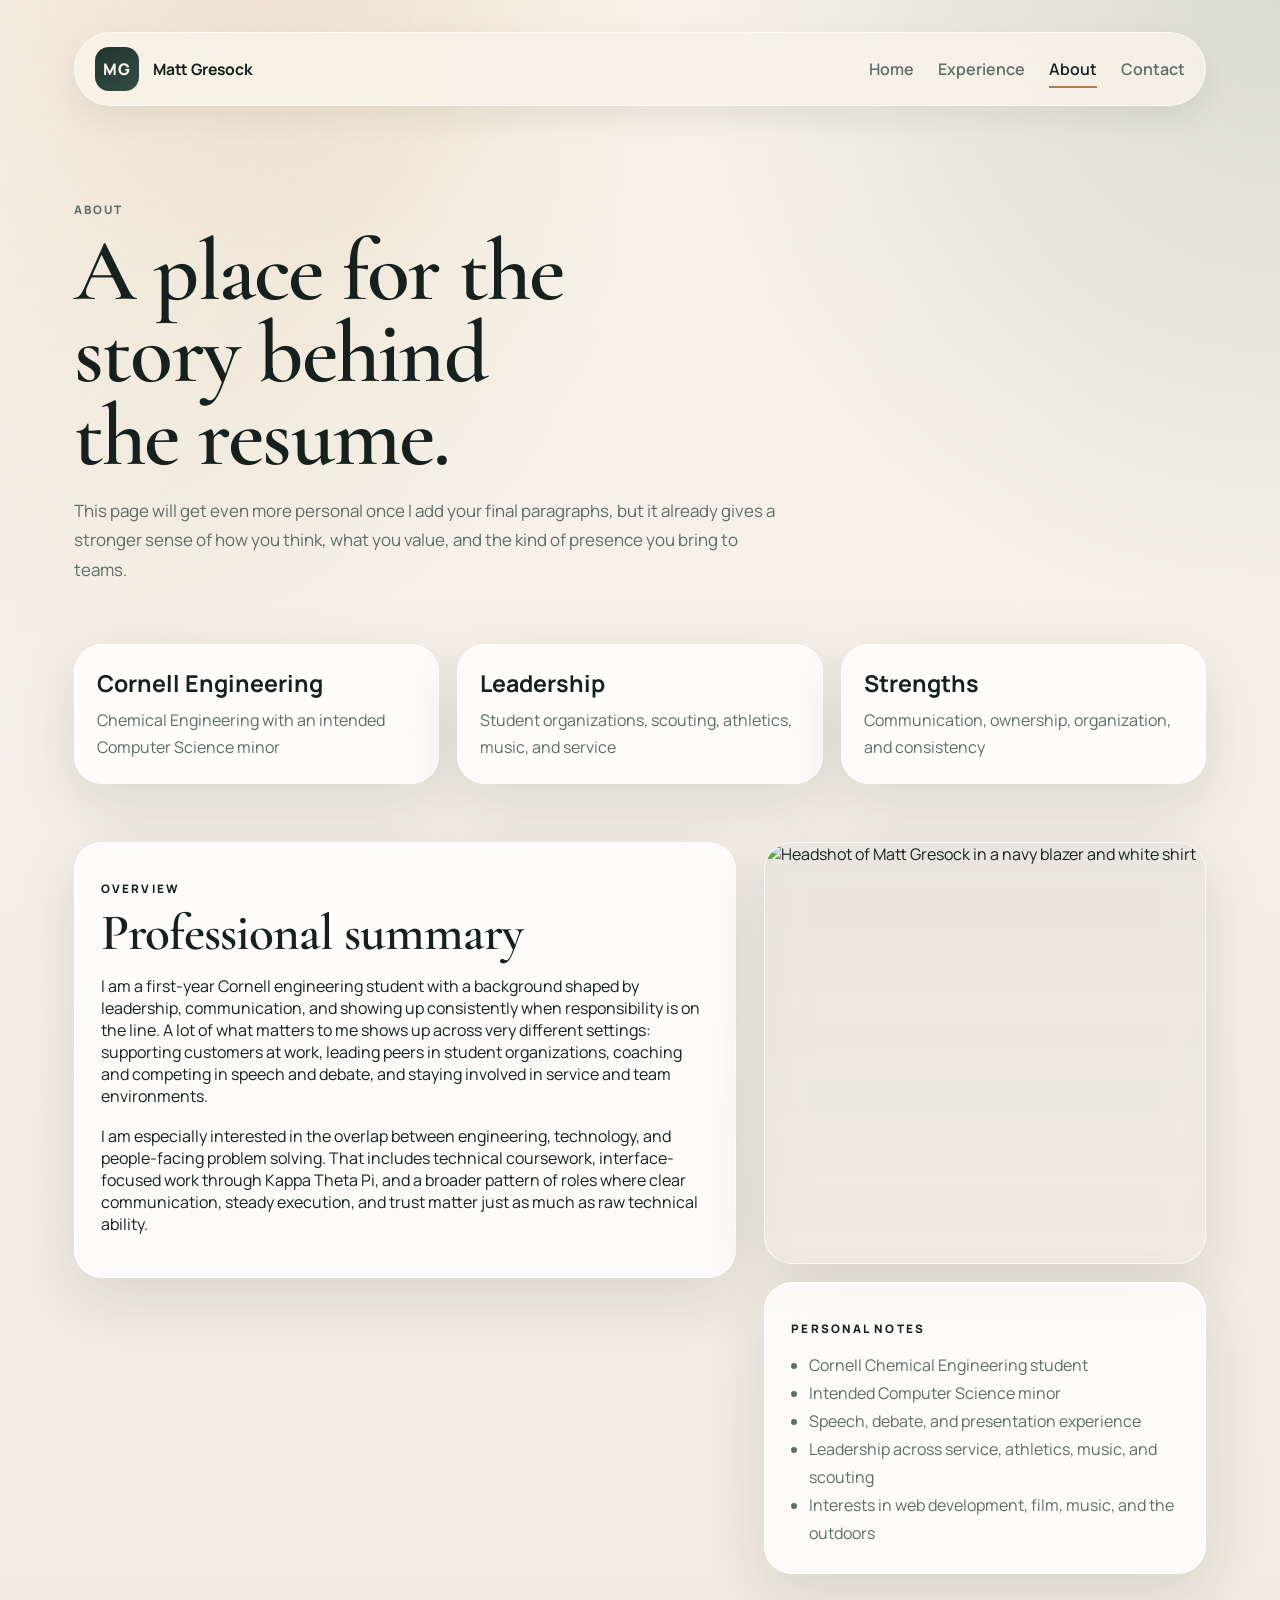
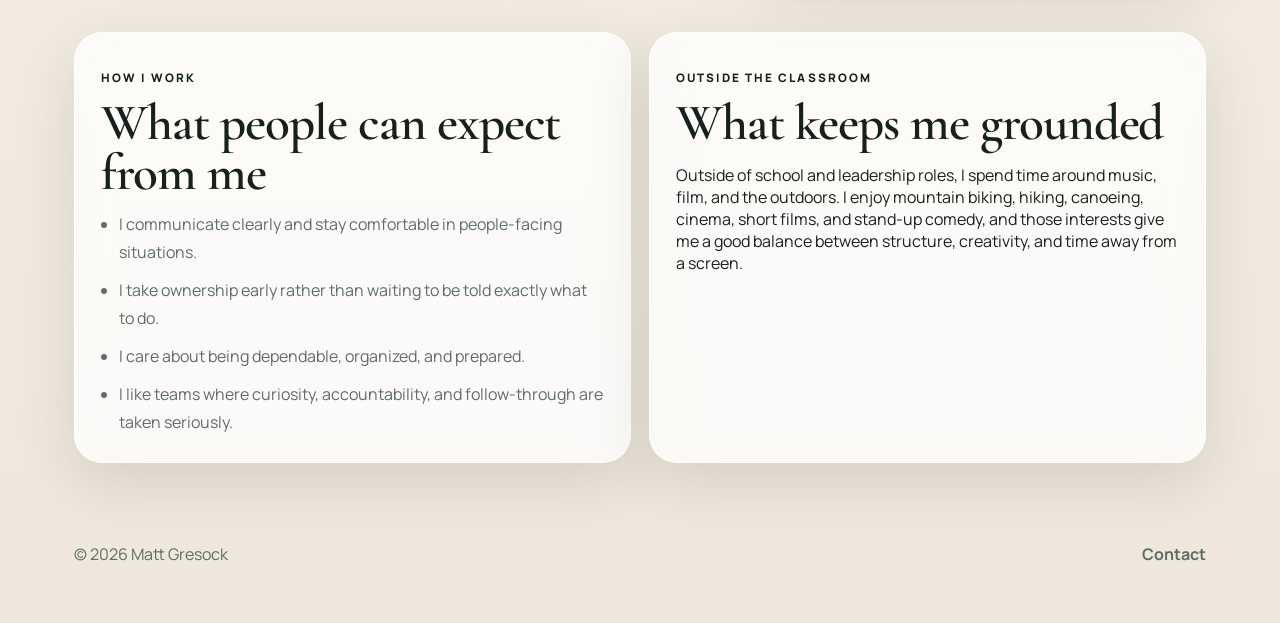
==== about.html @ d2e7c431 "Add files via upload" ====
<!DOCTYPE html>
<html lang="en">
  <head>
    <meta charset="UTF-8" />
    <meta name="viewport" content="width=device-width, initial-scale=1.0" />
    <title>About | Matt Gresock</title>
    <meta name="theme-color" content="#f5f0eb" />
    <link rel="preconnect" href="https://fonts.googleapis.com" />
    <link rel="preconnect" href="https://fonts.gstatic.com" crossorigin />
    <link
      rel="preload"
      as="style"
      href="https://fonts.googleapis.com/css2?family=Cormorant+Garamond:wght@500;600;700&family=Manrope:wght@400;500;600;700;800&display=swap"
      onload="this.onload=null;this.rel='stylesheet'"
    />
    <noscript>
      <link
        href="https://fonts.googleapis.com/css2?family=Cormorant+Garamond:wght@500;600;700&family=Manrope:wght@400;500;600;700;800&display=swap"
        rel="stylesheet"
      />
    </noscript>
    <link rel="stylesheet" href="styles.css" />
  </head>
  <body data-page="about">
    <div class="site-shell">
      <header class="site-header">
        <a class="brand" href="index.html">
          <span class="brand-mark">MG</span>
          <span class="brand-text">Matt Gresock</span>
        </a>
        <button class="nav-toggle" type="button" aria-expanded="false" aria-label="Open navigation">
          <span></span>
          <span></span>
        </button>
        <nav class="site-nav">
          <a href="index.html">Home</a>
          <a href="experience.html">Experience</a>
          <a href="about.html">About</a>
          <a href="contact.html">Contact</a>
        </nav>
      </header>

      <main>
        <section class="page-hero reveal">
          <p class="eyebrow">About</p>
          <h1>A place for the story behind the resume.</h1>
          <p class="lead narrow">
            This page will get even more personal once I add your final paragraphs, but it already
            gives a stronger sense of how you think, what you value, and the kind of presence you
            bring to teams.
          </p>
        </section>

        <section class="section quick-facts reveal">
          <article>
            <strong>Cornell Engineering</strong>
            <span>Chemical Engineering with an intended Computer Science minor</span>
          </article>
          <article>
            <strong>Leadership</strong>
            <span>Student organizations, scouting, athletics, music, and service</span>
          </article>
          <article>
            <strong>Strengths</strong>
            <span>Communication, ownership, organization, and consistency</span>
          </article>
        </section>

        <section class="section about-layout">
          <article class="story-card reveal">
            <p class="panel-label">Overview</p>
            <h2>Professional summary</h2>
            <p>
              I am a first-year Cornell engineering student with a background shaped by leadership,
              communication, and showing up consistently when responsibility is on the line. A lot
              of what matters to me shows up across very different settings: supporting customers at
              work, leading peers in student organizations, coaching and competing in speech and
              debate, and staying involved in service and team environments.
            </p>
            <p>
              I am especially interested in the overlap between engineering, technology, and
              people-facing problem solving. That includes technical coursework, interface-focused
              work through Kappa Theta Pi, and a broader pattern of roles where clear communication,
              steady execution, and trust matter just as much as raw technical ability.
            </p>
          </article>

          <aside class="profile-stack reveal">
            <figure class="headshot-card reveal">
              <img
                class="portrait-image portrait-image-tall"
                src="assets/matt-headshot.jpg"
                alt="Headshot of Matt Gresock in a navy blazer and white shirt"
              />
            </figure>
            <div class="sidebar-card reveal">
              <p class="panel-label">Personal Notes</p>
              <ul class="detail-list">
                <li>Cornell Chemical Engineering student</li>
                <li>Intended Computer Science minor</li>
                <li>Speech, debate, and presentation experience</li>
                <li>Leadership across service, athletics, music, and scouting</li>
                <li>Interests in web development, film, music, and the outdoors</li>
              </ul>
            </div>
          </aside>
        </section>

        <section class="section dual-panel">
          <article class="story-card reveal">
            <p class="panel-label">How I Work</p>
            <h2>What people can expect from me</h2>
            <ul class="detail-list spacious-list">
              <li>I communicate clearly and stay comfortable in people-facing situations.</li>
              <li>I take ownership early rather than waiting to be told exactly what to do.</li>
              <li>I care about being dependable, organized, and prepared.</li>
              <li>I like teams where curiosity, accountability, and follow-through are taken seriously.</li>
            </ul>
          </article>
          <article class="story-card reveal">
            <p class="panel-label">Outside The Classroom</p>
            <h2>What keeps me grounded</h2>
            <p>
              Outside of school and leadership roles, I spend time around music, film, and the
              outdoors. I enjoy mountain biking, hiking, canoeing, cinema, short films, and
              stand-up comedy, and those interests give me a good balance between structure,
              creativity, and time away from a screen.
            </p>
          </article>
        </section>
      </main>

      <footer class="site-footer">
        <p>© <span id="year"></span> Matt Gresock</p>
        <a href="contact.html">Contact</a>
      </footer>
    </div>

    <script src="script.js"></script>
  </body>
</html>
---- styles.css ----
:root {
  color-scheme: light;
  --bg: #f3efe7;
  --bg-strong: #e6ddcf;
  --surface: rgba(255, 255, 255, 0.78);
  --surface-strong: #fffdf9;
  --text: #16211d;
  --muted: #5f6d67;
  --line: rgba(22, 33, 29, 0.12);
  --accent: #bd7b39;
  --accent-deep: #7d4d1a;
  --shadow: 0 20px 60px rgba(31, 38, 35, 0.12);
  --radius-lg: 28px;
  --radius-md: 18px;
  --max-width: 1180px;
}

* {
  box-sizing: border-box;
}

html {
  scroll-behavior: smooth;
}

body {
  margin: 0;
  font-family: "Manrope", sans-serif;
  color: var(--text);
  background:
    radial-gradient(circle at top left, rgba(189, 123, 57, 0.18), transparent 28%),
    radial-gradient(circle at top right, rgba(82, 111, 95, 0.18), transparent 24%),
    linear-gradient(180deg, #f8f3ea 0%, var(--bg) 44%, #efe7db 100%);
  min-height: 100vh;
}

a {
  color: inherit;
}

body::before {
  content: "";
  position: fixed;
  inset: 0;
  pointer-events: none;
  background:
    linear-gradient(120deg, rgba(255, 255, 255, 0.4), transparent 28%),
    radial-gradient(circle at 20% 0%, rgba(189, 123, 57, 0.08), transparent 22%);
  z-index: -1;
}

.site-shell {
  max-width: var(--max-width);
  margin: 0 auto;
  padding: 24px;
}

.site-header {
  display: flex;
  align-items: center;
  justify-content: space-between;
  gap: 24px;
  position: sticky;
  top: 0;
  z-index: 10;
  padding: 14px 20px;
  margin-top: 8px;
  border: 1px solid rgba(255, 255, 255, 0.5);
  border-radius: 999px;
  background: rgba(248, 243, 234, 0.82);
  backdrop-filter: blur(18px);
  box-shadow: 0 12px 30px rgba(22, 33, 29, 0.08);
  transition: transform 0.24s ease, box-shadow 0.24s ease, background 0.24s ease;
}

.brand {
  display: inline-flex;
  align-items: center;
  gap: 14px;
  text-decoration: none;
}

.brand-mark {
  display: inline-grid;
  place-items: center;
  width: 44px;
  height: 44px;
  border-radius: 14px;
  background: linear-gradient(145deg, #21352f, #324d44);
  color: #fff8f0;
  font-weight: 800;
  letter-spacing: 0.08em;
}

.brand-text {
  font-size: 0.98rem;
  font-weight: 700;
}

.site-nav {
  display: flex;
  gap: 24px;
}

.site-nav a {
  position: relative;
  text-decoration: none;
  color: var(--muted);
  font-weight: 600;
}

.site-nav a.active,
.site-nav a:hover {
  color: var(--text);
}

.site-nav a.active::after,
.site-nav a:hover::after {
  content: "";
  position: absolute;
  left: 0;
  right: 0;
  bottom: -8px;
  height: 2px;
  background: var(--accent);
}

.site-header:hover {
  transform: translateY(-1px);
  box-shadow: 0 18px 34px rgba(22, 33, 29, 0.1);
}

.nav-toggle {
  display: none;
  border: 0;
  background: transparent;
  padding: 0;
  cursor: pointer;
}

.nav-toggle span {
  display: block;
  width: 24px;
  height: 2px;
  margin: 5px 0;
  background: var(--text);
  transition: transform 0.2s ease, opacity 0.2s ease;
}

.hero,
.split-section,
.about-layout,
.contact-layout {
  display: grid;
  gap: 28px;
}

.hero {
  grid-template-columns: minmax(0, 1.35fr) minmax(280px, 0.9fr);
  align-items: center;
  padding: 84px 0 52px;
}

.page-hero {
  padding: 84px 0 18px;
}

.hero h1,
.page-hero h1,
.section-heading h2,
.split-section h2,
.story-card h2,
.contact-card h2,
.resume-card h2 {
  font-family: "Cormorant Garamond", serif;
  font-weight: 600;
  letter-spacing: -0.02em;
}

.hero h1,
.page-hero h1 {
  font-size: clamp(3rem, 7vw, 5.5rem);
  line-height: 0.94;
  margin: 12px 0 18px;
  max-width: 12ch;
}

.eyebrow,
.panel-label,
.resume-meta span {
  text-transform: uppercase;
  letter-spacing: 0.18em;
  font-size: 0.73rem;
  font-weight: 800;
}

.eyebrow,
.resume-meta span:last-child {
  color: var(--muted);
}

.lead,
.body-copy,
.resume-card p,
.bullet-list,
.small-note,
.feature-card p,
.timeline-preview p,
.detail-list {
  color: var(--muted);
  line-height: 1.75;
}

.lead {
  font-size: 1.06rem;
  max-width: 60ch;
}

.lead.narrow {
  max-width: 44rem;
}

.hero-actions {
  display: flex;
  gap: 14px;
  flex-wrap: wrap;
  margin: 28px 0 34px;
}

.button {
  display: inline-flex;
  align-items: center;
  justify-content: center;
  padding: 14px 20px;
  border-radius: 999px;
  text-decoration: none;
  font-weight: 700;
  transition: transform 0.2s ease, background 0.2s ease, border-color 0.2s ease;
}

.button:hover {
  transform: translateY(-2px);
}

.button-primary {
  background: var(--text);
  color: #fff;
  box-shadow: var(--shadow);
}

.button-secondary {
  border: 1px solid var(--line);
  background: rgba(255, 255, 255, 0.5);
}

.button-tertiary {
  border: 1px solid transparent;
  color: var(--accent-deep);
  background: rgba(189, 123, 57, 0.12);
}

.stat-grid,
.feature-grid,
.timeline-preview,
.icon-card-grid {
  display: grid;
  gap: 18px;
}

.stat-grid {
  grid-template-columns: repeat(3, minmax(0, 1fr));
}

.stat-grid article,
.feature-card,
.timeline-preview article,
.icon-card,
.focus-card,
.portrait-frame,
.headshot-card,
.credential-panel,
.resume-card,
.story-card,
.sidebar-card,
.contact-card {
  border: 1px solid rgba(255, 255, 255, 0.7);
  background: var(--surface);
  backdrop-filter: blur(18px);
  border-radius: var(--radius-lg);
  box-shadow: var(--shadow);
}

.stat-grid article {
  padding: 20px 22px;
}

.stat-label {
  margin: 0 0 10px;
  color: var(--muted);
  font-size: 0.74rem;
  font-weight: 800;
  letter-spacing: 0.14em;
  text-transform: uppercase;
}

.stat-grid strong {
  display: block;
  font-size: 1.45rem;
  line-height: 1.1;
  margin-bottom: 10px;
}

.stat-grid span {
  display: block;
  color: var(--muted);
  line-height: 1.65;
}

.hero-panel {
  display: grid;
  gap: 18px;
}

.portrait-frame,
.headshot-card {
  margin: 0;
  overflow: hidden;
  background: linear-gradient(180deg, rgba(22, 33, 29, 0.04), rgba(22, 33, 29, 0.01));
}

.portrait-frame {
  min-height: 360px;
}

.headshot-card {
  min-height: 420px;
}

.portrait-image {
  display: block;
  width: 100%;
  height: 100%;
  min-height: 360px;
  object-fit: cover;
  object-position: center 18%;
}

.portrait-image-tall {
  min-height: 420px;
}

.focus-card,
.credential-panel,
.story-card,
.sidebar-card,
.contact-card {
  padding: 26px;
}

.focus-card ul,
.detail-list {
  padding-left: 18px;
  margin: 14px 0 0;
  color: var(--muted);
}

.section {
  padding: 24px 0 34px;
}

.section-heading {
  margin-bottom: 20px;
}

.section-heading h2,
.split-section h2,
.story-card h2,
.contact-card h2,
.resume-card h2 {
  margin: 6px 0 12px;
  font-size: clamp(2rem, 4vw, 3.2rem);
  line-height: 0.98;
}

.feature-grid {
  grid-template-columns: repeat(3, minmax(0, 1fr));
}

.feature-card {
  padding: 24px;
}

.feature-card,
.icon-card,
.resume-card,
.contact-card,
.stat-grid article {
  transition: transform 0.24s ease, border-color 0.24s ease, box-shadow 0.24s ease;
}

.feature-card:hover,
.icon-card:hover,
.resume-card:hover,
.contact-card:hover,
.stat-grid article:hover {
  transform: translateY(-4px);
  border-color: rgba(189, 123, 57, 0.28);
  box-shadow: 0 26px 60px rgba(31, 38, 35, 0.16);
}

.icon-section {
  margin-top: 10px;
}

.icon-card-grid {
  grid-template-columns: repeat(2, minmax(0, 1fr));
}

.icon-card {
  padding: 24px;
  display: grid;
  gap: 14px;
}

.icon-card h3 {
  font-family: "Cormorant Garamond", serif;
  font-size: 2rem;
  line-height: 1;
  margin: 0;
}

.icon-card p {
  color: var(--muted);
  line-height: 1.7;
  margin: 0;
}

.icon-badge {
  width: 54px;
  height: 54px;
  border-radius: 16px;
  display: inline-grid;
  place-items: center;
  background: linear-gradient(145deg, rgba(189, 123, 57, 0.18), rgba(125, 77, 26, 0.12));
  color: var(--accent-deep);
}

.icon-badge svg {
  width: 24px;
  height: 24px;
  fill: currentColor;
}

.highlight-band {
  margin: 18px 0;
  padding: 34px;
  border-radius: 36px;
  background: linear-gradient(135deg, rgba(29, 46, 40, 0.95), rgba(44, 71, 61, 0.92));
  color: #f6efe4;
  box-shadow: 0 28px 80px rgba(22, 33, 29, 0.22);
}

.highlight-band .eyebrow,
.highlight-band .timeline-preview p,
.highlight-band .timeline-preview span,
.highlight-band .text-link {
  color: rgba(246, 239, 228, 0.78);
}

.highlight-band .section-heading h2,
.highlight-band .timeline-preview h3 {
  color: #fff8ef;
}

.timeline-preview {
  grid-template-columns: repeat(3, minmax(0, 1fr));
  margin-bottom: 12px;
}

.timeline-preview article {
  padding: 22px;
  background: rgba(255, 255, 255, 0.06);
  border-radius: var(--radius-md);
  border: 1px solid rgba(255, 255, 255, 0.08);
  box-shadow: none;
}

.text-link {
  text-decoration: none;
  font-weight: 700;
}

.split-section {
  grid-template-columns: minmax(0, 1fr) minmax(300px, 0.85fr);
  align-items: start;
}

.tag-group {
  display: flex;
  flex-wrap: wrap;
  gap: 10px;
  margin: 18px 0 14px;
}

.tag-group span {
  padding: 9px 14px;
  border-radius: 999px;
  background: rgba(189, 123, 57, 0.12);
  color: var(--accent-deep);
  font-weight: 700;
}

.resume-stack {
  display: grid;
  gap: 20px;
}

.resume-card {
  padding: 24px;
}

.resume-meta {
  display: flex;
  justify-content: space-between;
  gap: 12px;
}

.role-line {
  margin-top: -4px;
  font-weight: 700;
  color: var(--accent-deep);
}

.bullet-list {
  margin: 18px 0 0;
  padding-left: 18px;
}

.about-layout {
  grid-template-columns: minmax(0, 1.2fr) minmax(280px, 0.8fr);
  align-items: start;
}

.quick-facts {
  display: grid;
  grid-template-columns: repeat(3, minmax(0, 1fr));
  gap: 18px;
}

.quick-facts article {
  padding: 22px;
  border: 1px solid rgba(255, 255, 255, 0.7);
  background: var(--surface);
  backdrop-filter: blur(18px);
  border-radius: var(--radius-lg);
  box-shadow: var(--shadow);
  transition: transform 0.24s ease, border-color 0.24s ease, box-shadow 0.24s ease;
}

.quick-facts article:hover {
  transform: translateY(-4px);
  border-color: rgba(189, 123, 57, 0.28);
  box-shadow: 0 26px 60px rgba(31, 38, 35, 0.16);
}

.quick-facts strong {
  display: block;
  font-size: 1.45rem;
  margin-bottom: 8px;
}

.quick-facts span {
  color: var(--muted);
  line-height: 1.7;
}

.profile-stack {
  display: grid;
  gap: 18px;
}

.dual-panel {
  display: grid;
  grid-template-columns: repeat(2, minmax(0, 1fr));
  gap: 18px;
}

.story-card p + p {
  margin-top: 18px;
}

.spacious-list {
  margin: 0;
}

.spacious-list li + li {
  margin-top: 10px;
}

.contact-layout {
  grid-template-columns: repeat(3, minmax(0, 1fr));
}

.contact-link {
  display: block;
  text-decoration: none;
  font-size: 1.05rem;
  font-weight: 700;
  margin: 10px 0;
}

.callout-card {
  background: linear-gradient(180deg, rgba(189, 123, 57, 0.16), rgba(255, 255, 255, 0.88));
}

.bottom-cta {
  display: flex;
  justify-content: space-between;
  align-items: center;
  gap: 24px;
  margin-top: 10px;
  padding: 30px;
  border: 1px solid rgba(255, 255, 255, 0.7);
  border-radius: 32px;
  background:
    linear-gradient(135deg, rgba(255, 255, 255, 0.84), rgba(246, 237, 225, 0.9)),
    rgba(255, 255, 255, 0.85);
  box-shadow: var(--shadow);
}

.bottom-cta h2 {
  margin: 6px 0 12px;
  font-family: "Cormorant Garamond", serif;
  font-size: clamp(2rem, 4vw, 3rem);
  line-height: 0.98;
}

.bottom-cta-actions {
  display: flex;
  gap: 14px;
  flex-wrap: wrap;
}

.contact-sheet {
  width: min(100%, 520px);
  display: grid;
  gap: 14px;
  padding: 24px;
  border-radius: 24px;
  background: rgba(255, 255, 255, 0.72);
  border: 1px solid rgba(22, 33, 29, 0.08);
  box-shadow: 0 16px 40px rgba(31, 38, 35, 0.08);
}

.field-grid {
  display: grid;
  grid-template-columns: repeat(2, minmax(0, 1fr));
  gap: 14px;
}

.field {
  display: grid;
  gap: 8px;
}

.field span {
  font-size: 0.82rem;
  font-weight: 800;
  letter-spacing: 0.08em;
  text-transform: uppercase;
  color: var(--muted);
}

.field input,
.field textarea {
  width: 100%;
  border: 1px solid rgba(22, 33, 29, 0.12);
  border-radius: 16px;
  padding: 14px 16px;
  font: inherit;
  color: var(--text);
  background: rgba(255, 255, 255, 0.92);
  transition: border-color 0.2s ease, box-shadow 0.2s ease, background 0.2s ease;
}

.field textarea {
  resize: vertical;
  min-height: 120px;
}

.field input:focus,
.field textarea:focus {
  outline: none;
  border-color: rgba(189, 123, 57, 0.7);
  box-shadow: 0 0 0 4px rgba(189, 123, 57, 0.12);
  background: #fff;
}

.site-footer {
  display: flex;
  justify-content: space-between;
  align-items: center;
  gap: 16px;
  padding: 30px 0 18px;
  color: var(--muted);
}

.site-footer a {
  text-decoration: none;
  font-weight: 700;
}

@media (max-width: 960px) {
  .hero,
  .split-section,
  .about-layout,
  .quick-facts,
  .dual-panel,
  .contact-layout,
  .feature-grid,
  .timeline-preview,
  .stat-grid,
  .icon-card-grid {
    grid-template-columns: 1fr;
  }

  .site-header {
    border-radius: 28px;
    align-items: flex-start;
    flex-wrap: wrap;
  }

  .nav-toggle {
    display: block;
    margin-left: auto;
  }

  .site-nav {
    display: none;
    width: 100%;
    flex-direction: column;
    gap: 14px;
    padding-top: 10px;
  }

  .site-header.nav-open .site-nav {
    display: flex;
  }

  .site-header.nav-open .nav-toggle span:first-child {
    transform: translateY(7px) rotate(45deg);
  }

  .site-header.nav-open .nav-toggle span:last-child {
    transform: translateY(-7px) rotate(-45deg);
  }

  .hero h1,
  .page-hero h1 {
    max-width: none;
  }

  .bottom-cta {
    flex-direction: column;
    align-items: flex-start;
  }

  .field-grid {
    grid-template-columns: 1fr;
  }
}

@media (max-width: 640px) {
  .site-shell {
    padding: 16px;
  }

  .site-header,
  .highlight-band,
  .focus-card,
  .portrait-frame,
  .headshot-card,
  .credential-panel,
  .resume-card,
  .story-card,
  .sidebar-card,
  .contact-card {
    border-radius: 22px;
  }

  .hero,
  .page-hero {
    padding-top: 52px;
  }

  .hero h1,
  .page-hero h1 {
    font-size: 3rem;
  }

  .site-footer {
    flex-direction: column;
    align-items: flex-start;
  }
}

body.motion-ready .reveal {
  opacity: 0;
  transform: translateY(18px);
  transition: opacity 0.55s ease, transform 0.55s ease;
}

body.motion-ready .reveal.is-visible {
  opacity: 1;
  transform: translateY(0);
}

@media (prefers-reduced-motion: reduce) {
  html {
    scroll-behavior: auto;
  }

  body.motion-ready .reveal,
  body.motion-ready .reveal.is-visible,
  .site-header,
  .feature-card,
  .icon-card,
  .resume-card,
  .contact-card,
  .stat-grid article,
  .button {
    transition: none;
    transform: none;
    opacity: 1;
  }
}
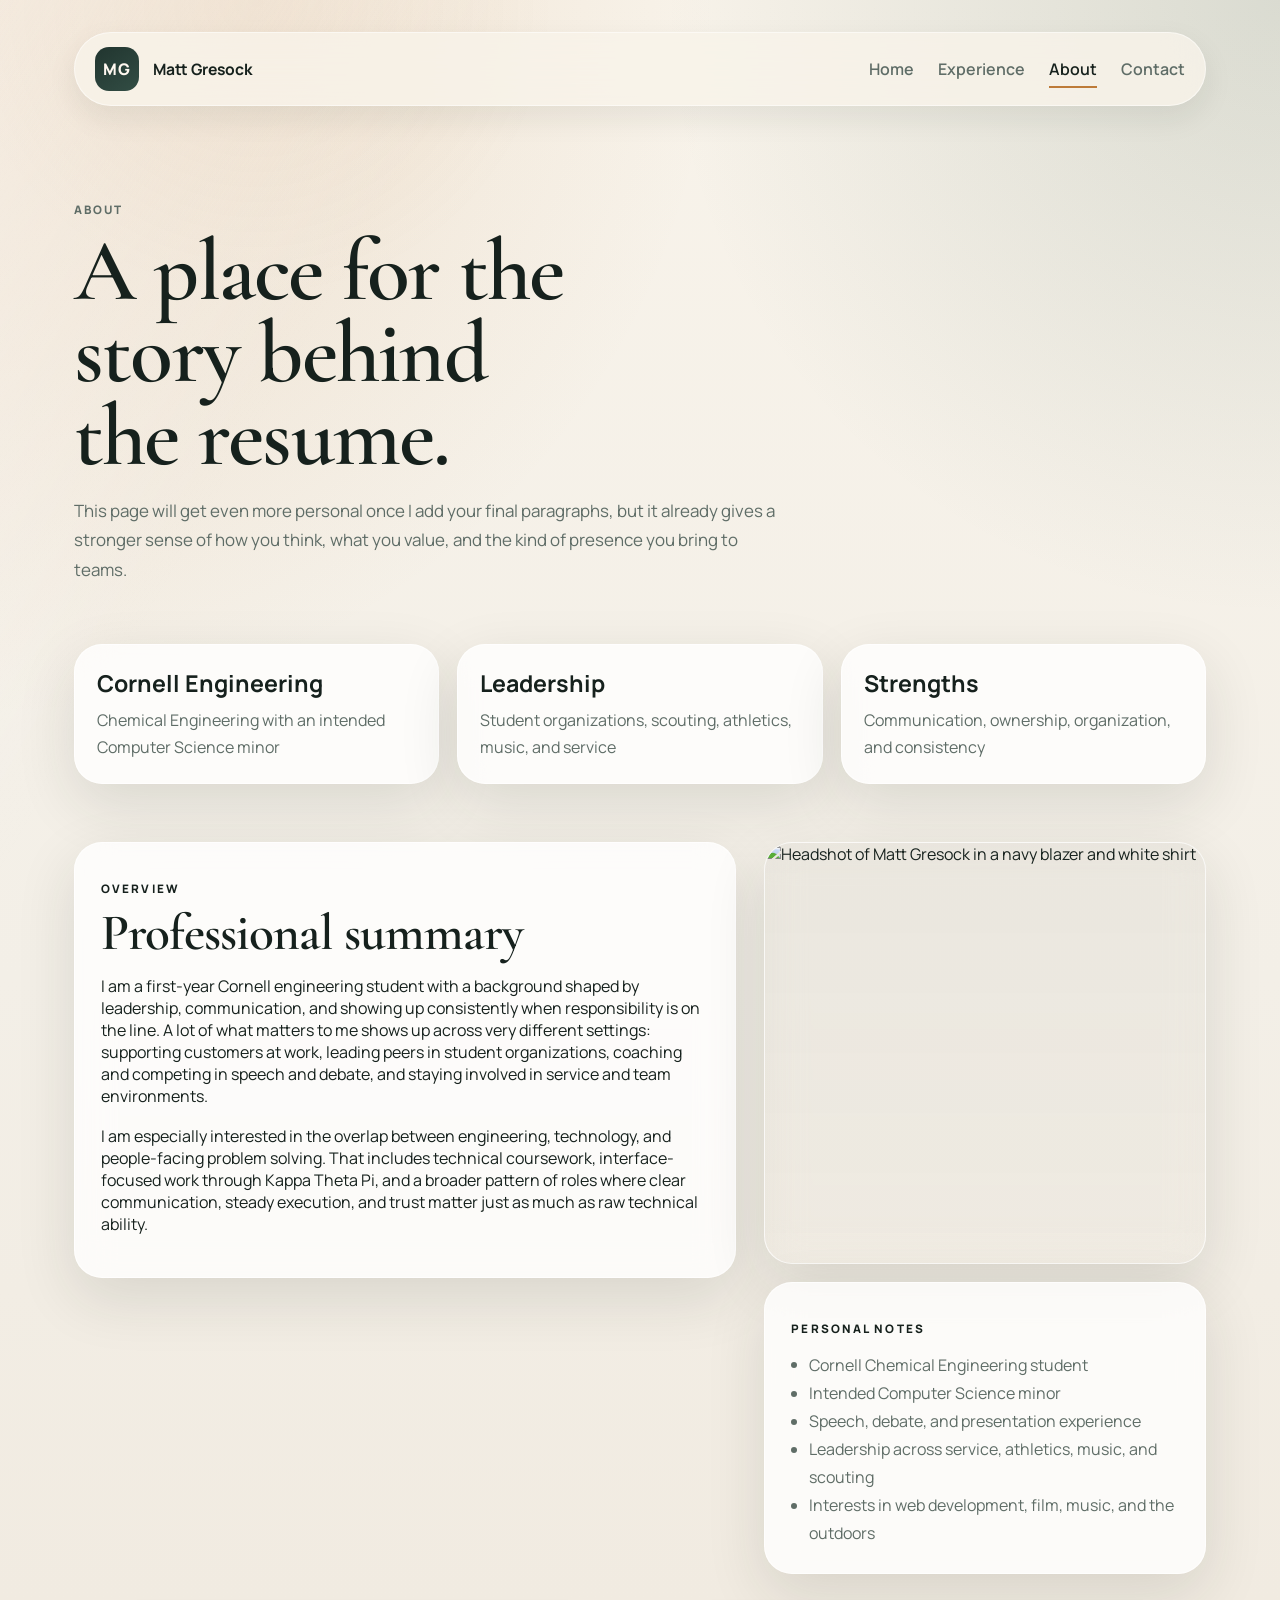
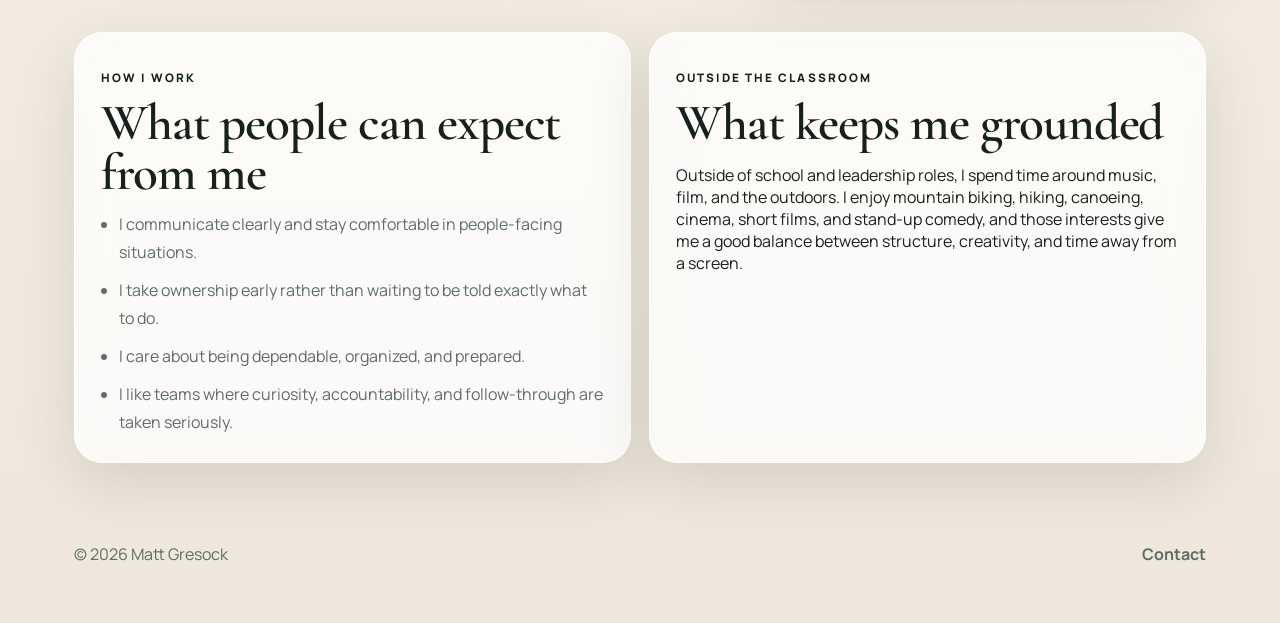
==== commit 31d13656: "Add files via upload" ====
--- a/about.html
+++ b/about.html
@@ -89,7 +89,7 @@
             <figure class="headshot-card reveal">
               <img
                 class="portrait-image portrait-image-tall"
-                src="assets/matt-headshot.jpg"
+                src="https://raw.githubusercontent.com/mcgresock/personal.portfolio/main/matt-headshot.jpg"
                 alt="Headshot of Matt Gresock in a navy blazer and white shirt"
               />
             </figure>
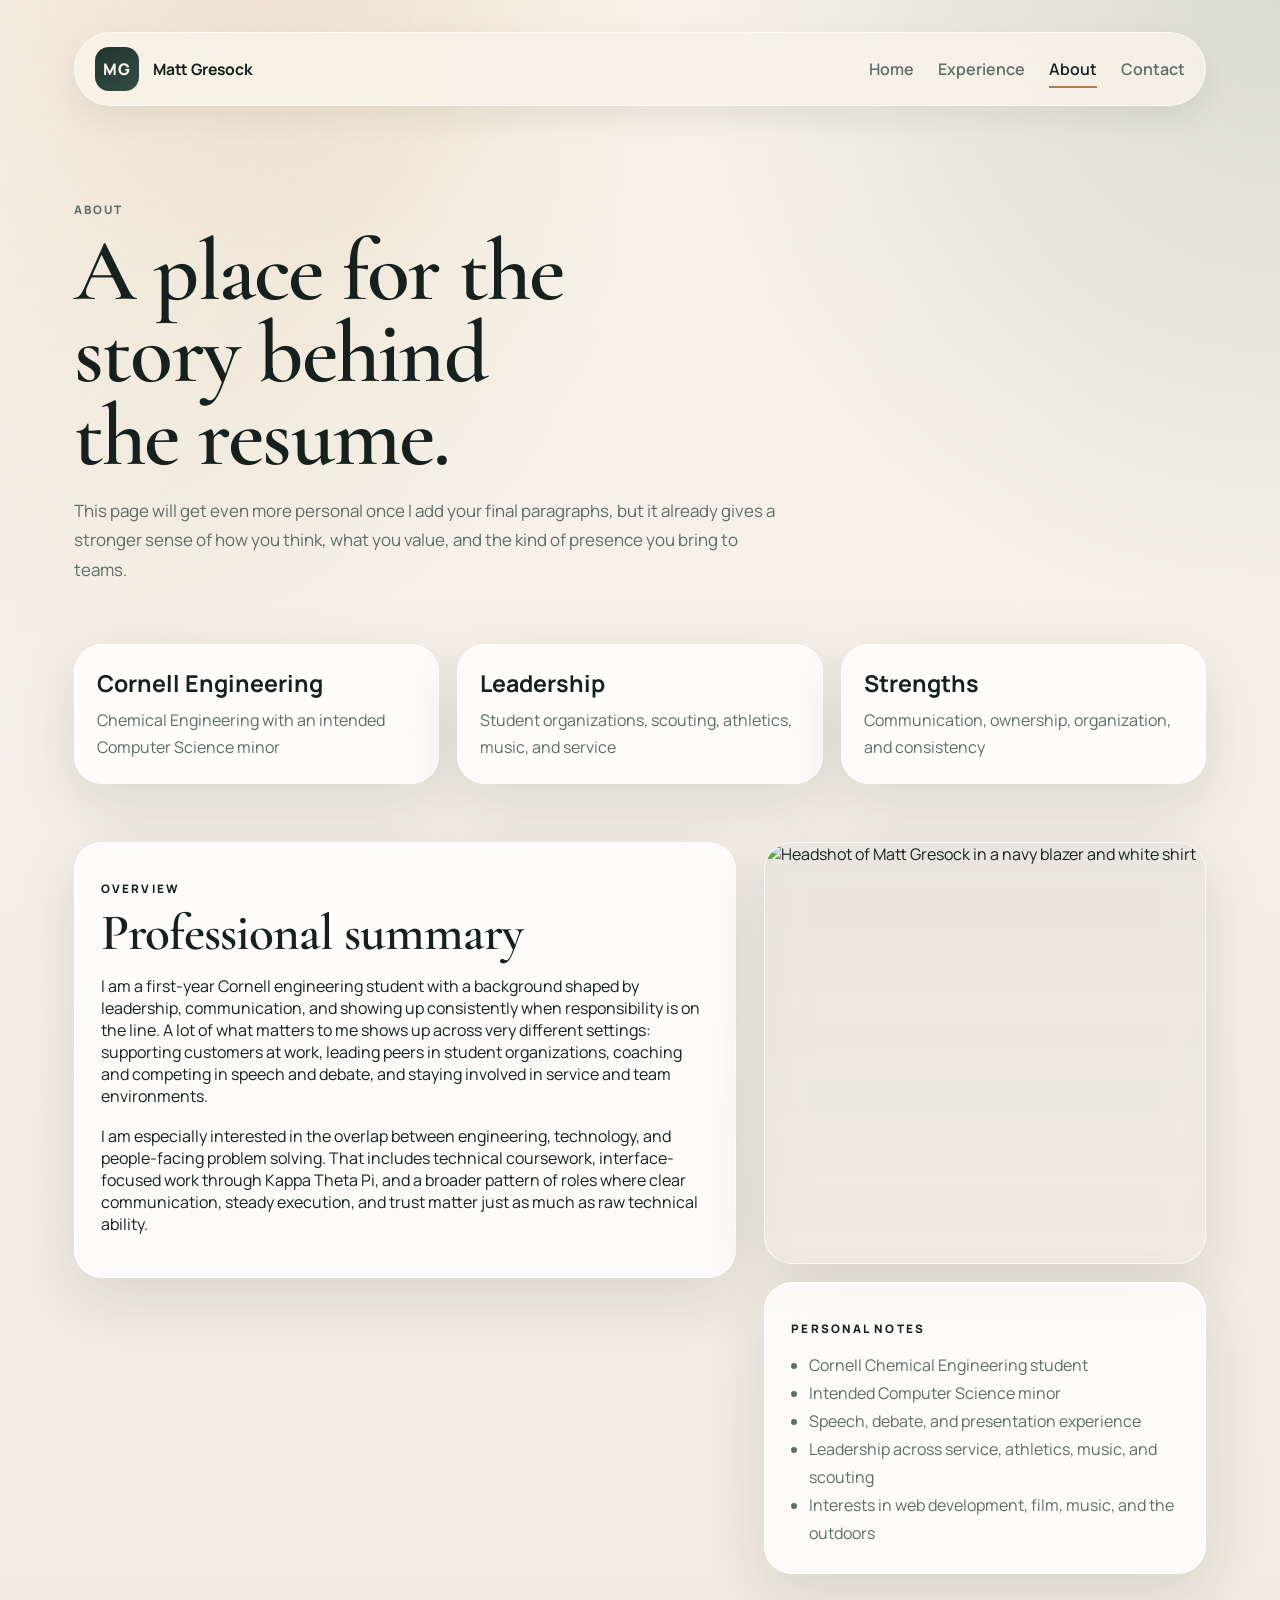
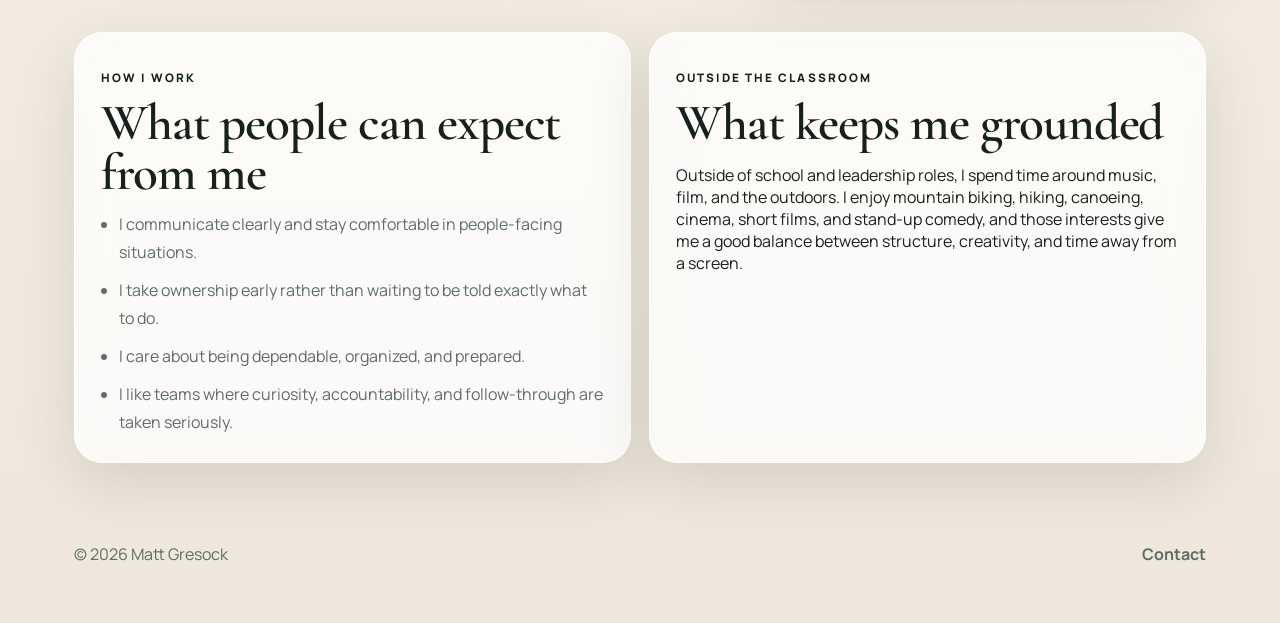
==== commit 78da30f4: "Add files via upload" ====
--- a/about.html
+++ b/about.html
@@ -89,7 +89,7 @@
             <figure class="headshot-card reveal">
               <img
                 class="portrait-image portrait-image-tall"
-                src="https://raw.githubusercontent.com/mcgresock/personal.portfolio/main/matt-headshot.jpg"
+                src="https://raw.githubusercontent.com/mgresock/personal.portfolio/main/matt-headshot.jpg"
                 alt="Headshot of Matt Gresock in a navy blazer and white shirt"
               />
             </figure>
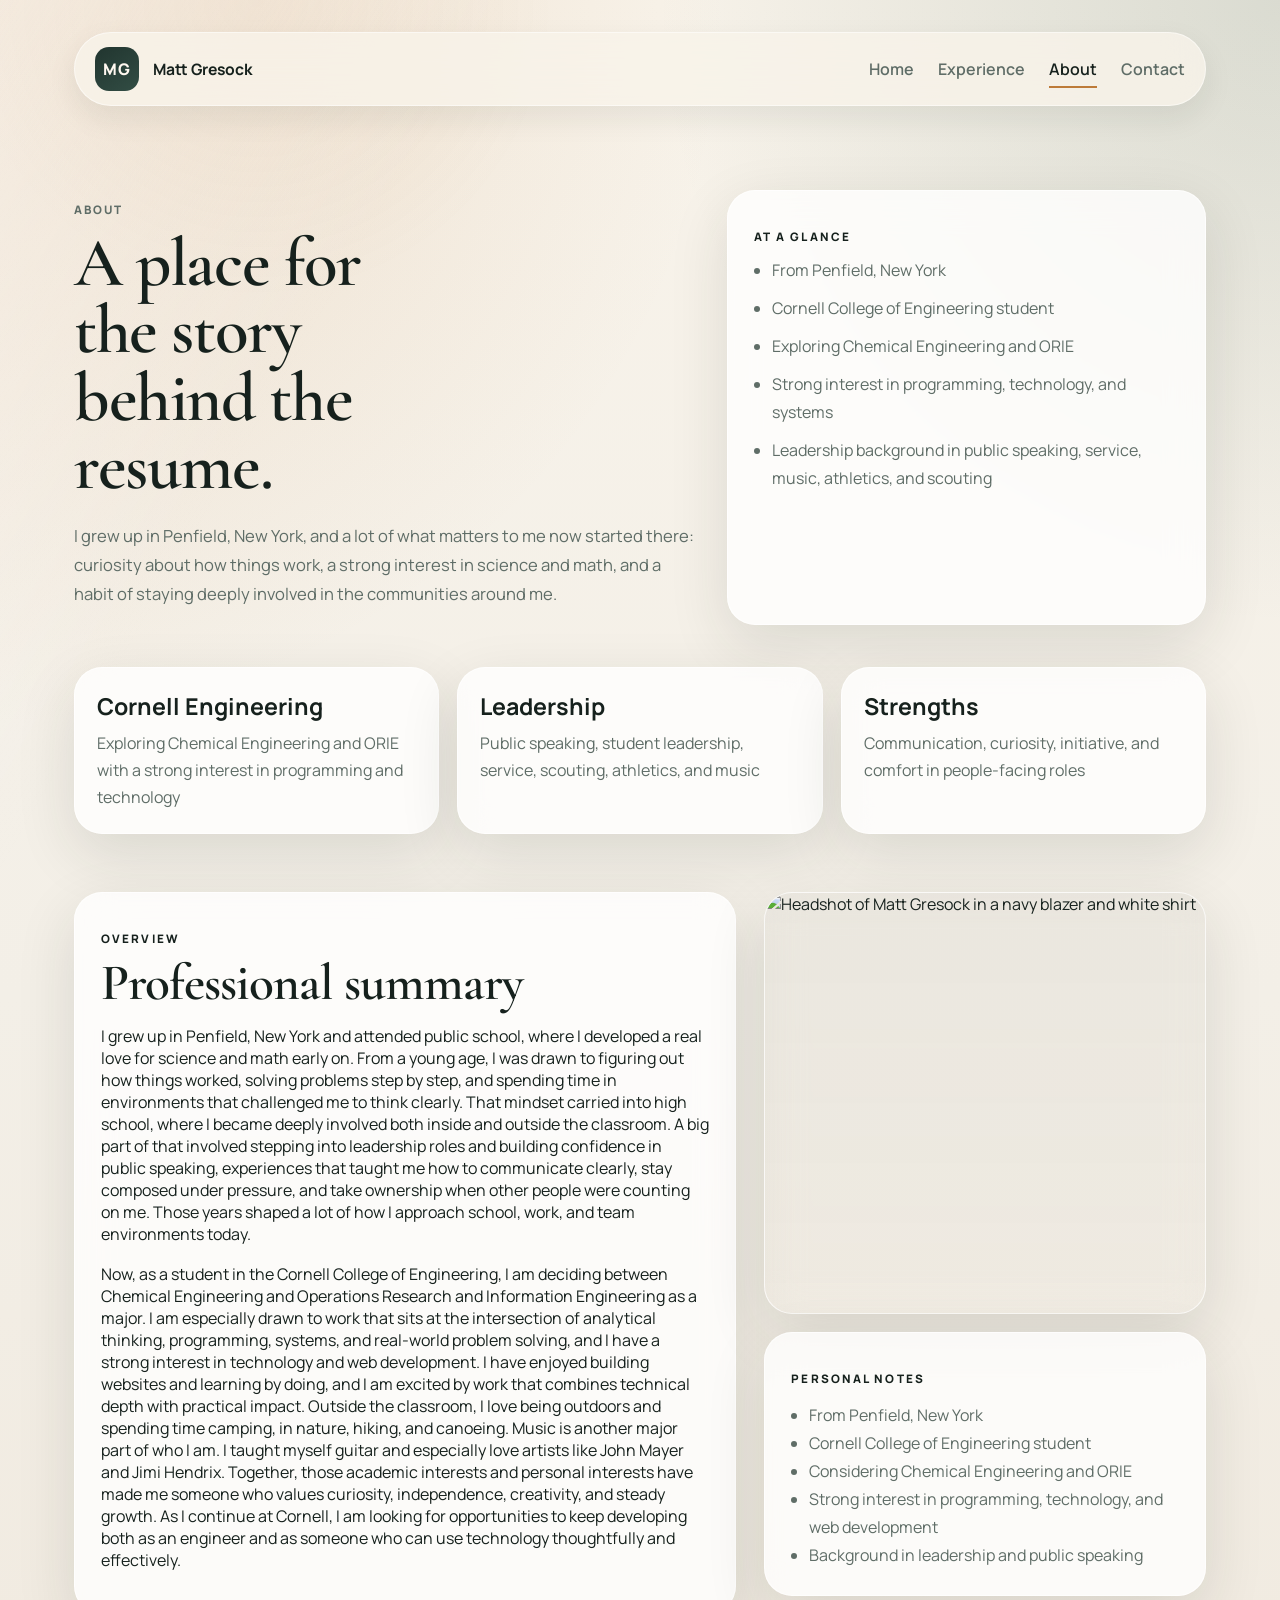
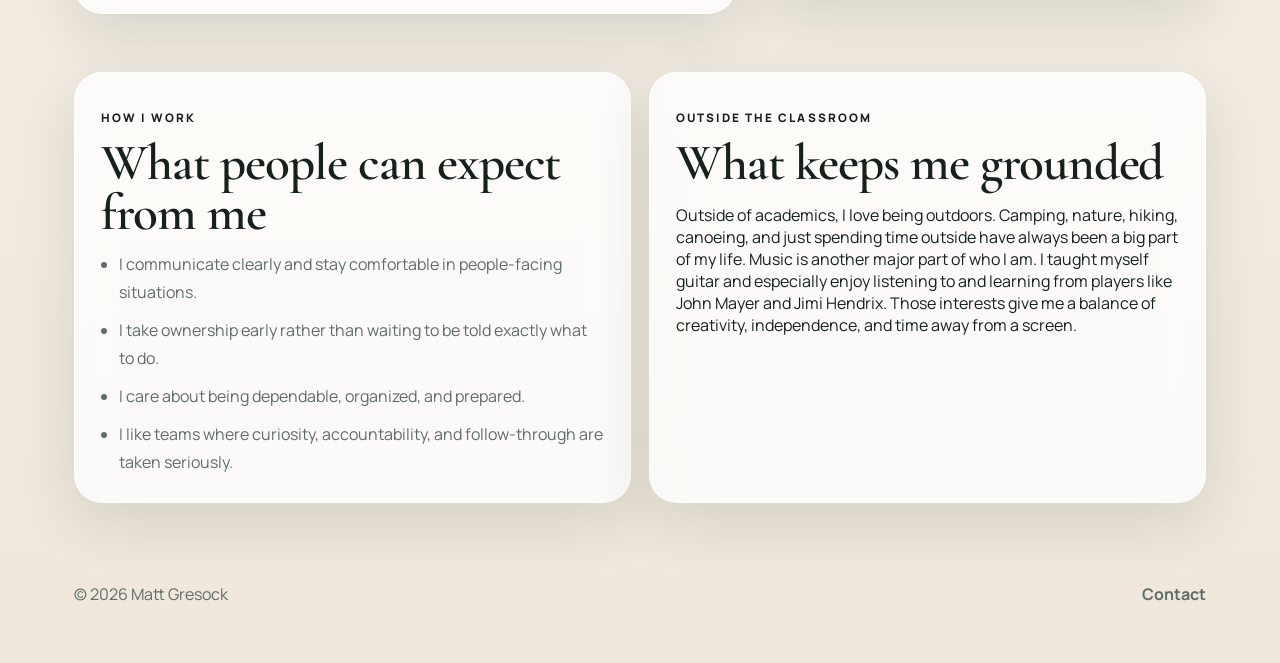
==== commit d66aa014: "Add files via upload" ====
--- a/about.html
+++ b/about.html
@@ -41,28 +41,40 @@
       </header>
 
       <main>
-        <section class="page-hero reveal">
-          <p class="eyebrow">About</p>
-          <h1>A place for the story behind the resume.</h1>
-          <p class="lead narrow">
-            This page will get even more personal once I add your final paragraphs, but it already
-            gives a stronger sense of how you think, what you value, and the kind of presence you
-            bring to teams.
-          </p>
+        <section class="page-hero page-hero-split reveal">
+          <div>
+            <p class="eyebrow">About</p>
+            <h1>A place for the story behind the resume.</h1>
+            <p class="lead narrow">
+              I grew up in Penfield, New York, and a lot of what matters to me now started there:
+              curiosity about how things work, a strong interest in science and math, and a habit of
+              staying deeply involved in the communities around me.
+            </p>
+          </div>
+          <aside class="intro-card reveal">
+            <p class="panel-label">At A Glance</p>
+            <ul class="detail-list spacious-list">
+              <li>From Penfield, New York</li>
+              <li>Cornell College of Engineering student</li>
+              <li>Exploring Chemical Engineering and ORIE</li>
+              <li>Strong interest in programming, technology, and systems</li>
+              <li>Leadership background in public speaking, service, music, athletics, and scouting</li>
+            </ul>
+          </aside>
         </section>
 
         <section class="section quick-facts reveal">
           <article>
             <strong>Cornell Engineering</strong>
-            <span>Chemical Engineering with an intended Computer Science minor</span>
+            <span>Exploring Chemical Engineering and ORIE with a strong interest in programming and technology</span>
           </article>
           <article>
             <strong>Leadership</strong>
-            <span>Student organizations, scouting, athletics, music, and service</span>
+            <span>Public speaking, student leadership, service, scouting, athletics, and music</span>
           </article>
           <article>
             <strong>Strengths</strong>
-            <span>Communication, ownership, organization, and consistency</span>
+            <span>Communication, curiosity, initiative, and comfort in people-facing roles</span>
           </article>
         </section>
 
@@ -71,17 +83,30 @@
             <p class="panel-label">Overview</p>
             <h2>Professional summary</h2>
             <p>
-              I am a first-year Cornell engineering student with a background shaped by leadership,
-              communication, and showing up consistently when responsibility is on the line. A lot
-              of what matters to me shows up across very different settings: supporting customers at
-              work, leading peers in student organizations, coaching and competing in speech and
-              debate, and staying involved in service and team environments.
+              I grew up in Penfield, New York and attended public school, where I developed a real
+              love for science and math early on. From a young age, I was drawn to figuring out how
+              things worked, solving problems step by step, and spending time in environments that
+              challenged me to think clearly. That mindset carried into high school, where I became
+              deeply involved both inside and outside the classroom. A big part of that involved
+              stepping into leadership roles and building confidence in public speaking, experiences
+              that taught me how to communicate clearly, stay composed under pressure, and take
+              ownership when other people were counting on me. Those years shaped a lot of how I
+              approach school, work, and team environments today.
             </p>
             <p>
-              I am especially interested in the overlap between engineering, technology, and
-              people-facing problem solving. That includes technical coursework, interface-focused
-              work through Kappa Theta Pi, and a broader pattern of roles where clear communication,
-              steady execution, and trust matter just as much as raw technical ability.
+              Now, as a student in the Cornell College of Engineering, I am deciding between
+              Chemical Engineering and Operations Research and Information Engineering as a major. I
+              am especially drawn to work that sits at the intersection of analytical thinking,
+              programming, systems, and real-world problem solving, and I have a strong interest in
+              technology and web development. I have enjoyed building websites and learning by
+              doing, and I am excited by work that combines technical depth with practical impact.
+              Outside the classroom, I love being outdoors and spending time camping, in nature,
+              hiking, and canoeing. Music is another major part of who I am. I taught myself guitar
+              and especially love artists like John Mayer and Jimi Hendrix. Together, those academic
+              interests and personal interests have made me someone who values curiosity,
+              independence, creativity, and steady growth. As I continue at Cornell, I am looking
+              for opportunities to keep developing both as an engineer and as someone who can use
+              technology thoughtfully and effectively.
             </p>
           </article>
 
@@ -96,11 +121,11 @@
             <div class="sidebar-card reveal">
               <p class="panel-label">Personal Notes</p>
               <ul class="detail-list">
-                <li>Cornell Chemical Engineering student</li>
-                <li>Intended Computer Science minor</li>
-                <li>Speech, debate, and presentation experience</li>
-                <li>Leadership across service, athletics, music, and scouting</li>
-                <li>Interests in web development, film, music, and the outdoors</li>
+                <li>From Penfield, New York</li>
+                <li>Cornell College of Engineering student</li>
+                <li>Considering Chemical Engineering and ORIE</li>
+                <li>Strong interest in programming, technology, and web development</li>
+                <li>Background in leadership and public speaking</li>
               </ul>
             </div>
           </aside>
@@ -121,10 +146,11 @@
             <p class="panel-label">Outside The Classroom</p>
             <h2>What keeps me grounded</h2>
             <p>
-              Outside of school and leadership roles, I spend time around music, film, and the
-              outdoors. I enjoy mountain biking, hiking, canoeing, cinema, short films, and
-              stand-up comedy, and those interests give me a good balance between structure,
-              creativity, and time away from a screen.
+              Outside of academics, I love being outdoors. Camping, nature, hiking, canoeing, and
+              just spending time outside have always been a big part of my life. Music is another
+              major part of who I am. I taught myself guitar and especially enjoy listening to and
+              learning from players like John Mayer and Jimi Hendrix. Those interests give me a
+              balance of creativity, independence, and time away from a screen.
             </p>
           </article>
         </section>
--- a/styles.css
+++ b/styles.css
@@ -156,13 +156,24 @@
 }
 
 .hero {
-  grid-template-columns: minmax(0, 1.35fr) minmax(280px, 0.9fr);
-  align-items: center;
-  padding: 84px 0 52px;
+  grid-template-columns: minmax(0, 1.1fr) minmax(340px, 0.9fr);
+  align-items: start;
+  padding: 72px 0 52px;
 }
 
 .page-hero {
   padding: 84px 0 18px;
+}
+
+.page-hero-split {
+  display: grid;
+  grid-template-columns: minmax(0, 1.05fr) minmax(320px, 0.8fr);
+  gap: 24px;
+  align-items: end;
+}
+
+.hero-summary {
+  padding: 0 0 20px;
 }
 
 .hero h1,
@@ -179,10 +190,10 @@
 
 .hero h1,
 .page-hero h1 {
-  font-size: clamp(3rem, 7vw, 5.5rem);
-  line-height: 0.94;
-  margin: 12px 0 18px;
-  max-width: 12ch;
+  font-size: clamp(2.9rem, 5.4vw, 4.9rem);
+  line-height: 0.98;
+  margin: 12px 0 20px;
+  max-width: 10.5ch;
 }
 
 .eyebrow,
@@ -212,8 +223,8 @@
 }
 
 .lead {
-  font-size: 1.06rem;
-  max-width: 60ch;
+  font-size: 1.04rem;
+  max-width: 54ch;
 }
 
 .lead.narrow {
@@ -350,6 +361,7 @@
 }
 
 .focus-card,
+.intro-card,
 .credential-panel,
 .story-card,
 .sidebar-card,
@@ -577,6 +589,15 @@
 .profile-stack {
   display: grid;
   gap: 18px;
+}
+
+.intro-card {
+  border: 1px solid rgba(255, 255, 255, 0.7);
+  background: var(--surface);
+  backdrop-filter: blur(18px);
+  border-radius: var(--radius-lg);
+  box-shadow: var(--shadow);
+  align-self: stretch;
 }
 
 .dual-panel {
@@ -714,6 +735,7 @@
   .hero,
   .split-section,
   .about-layout,
+  .page-hero-split,
   .quick-facts,
   .dual-panel,
   .contact-layout,
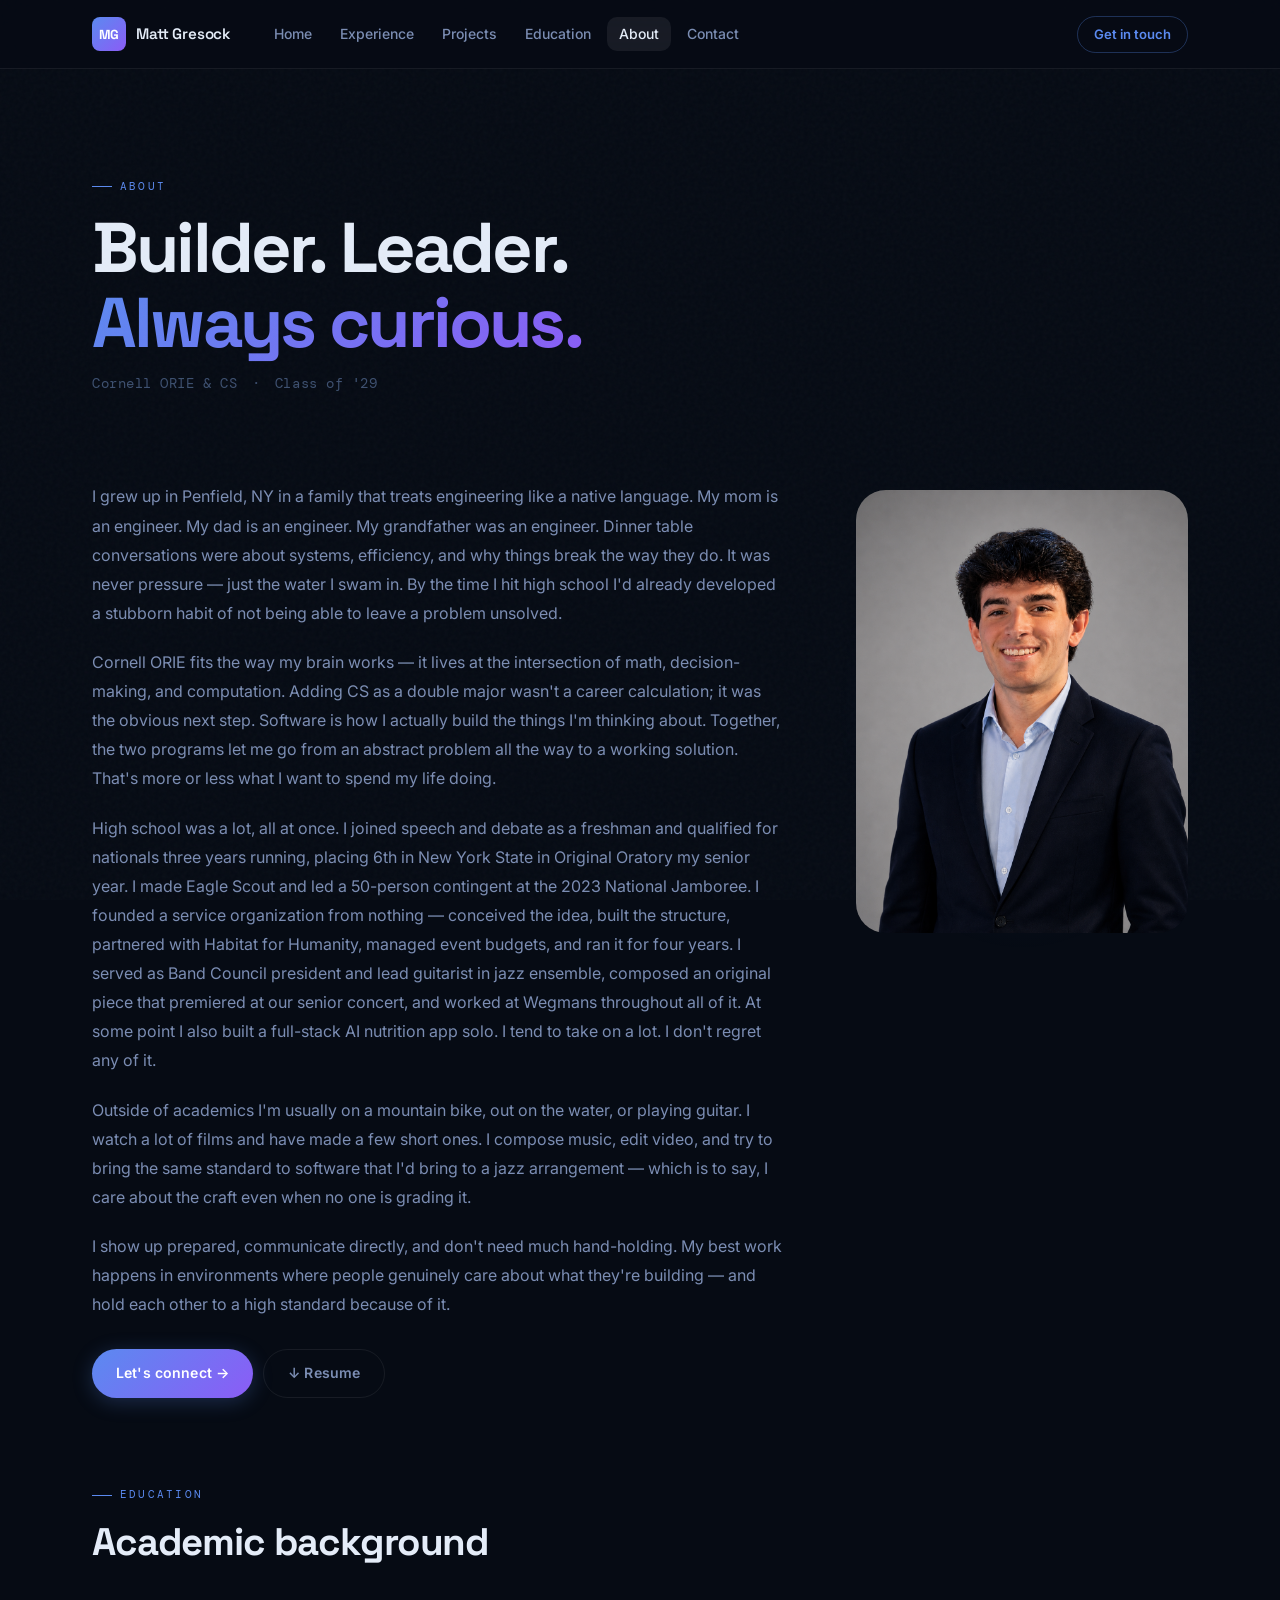
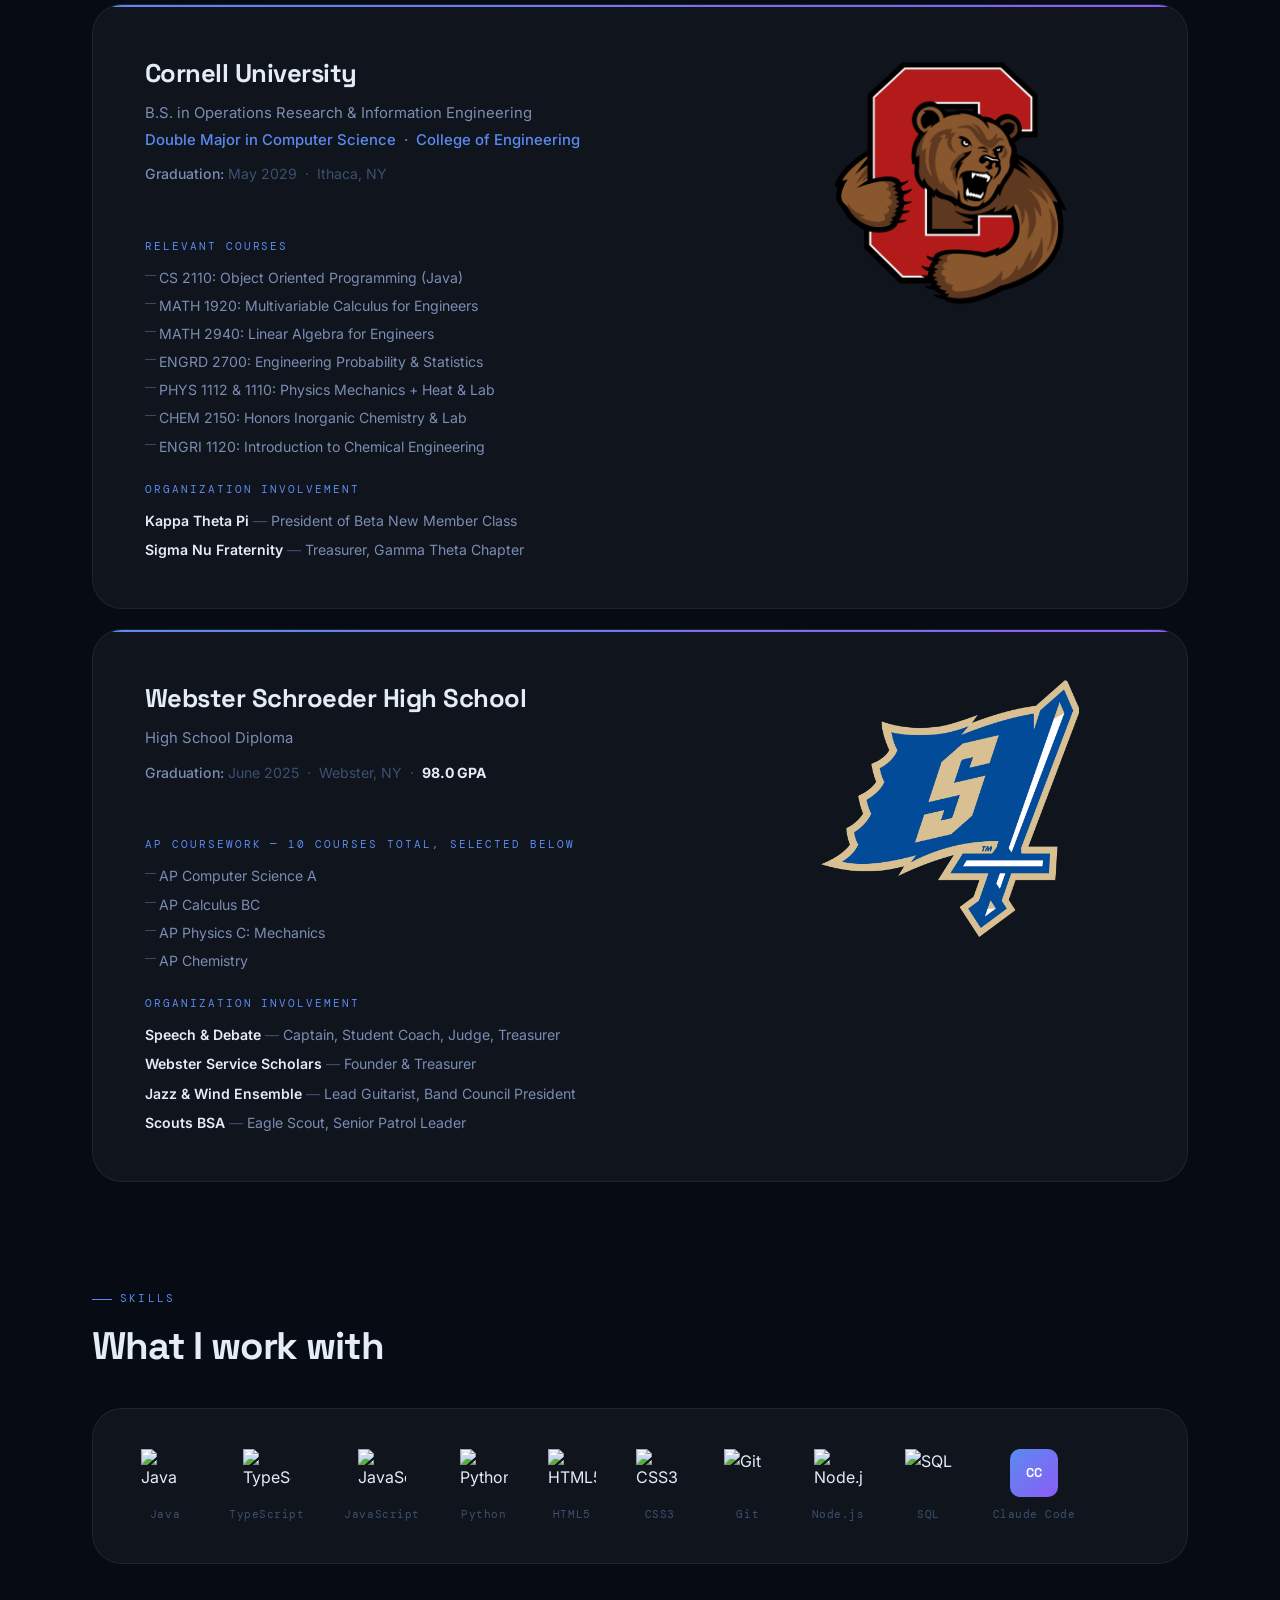
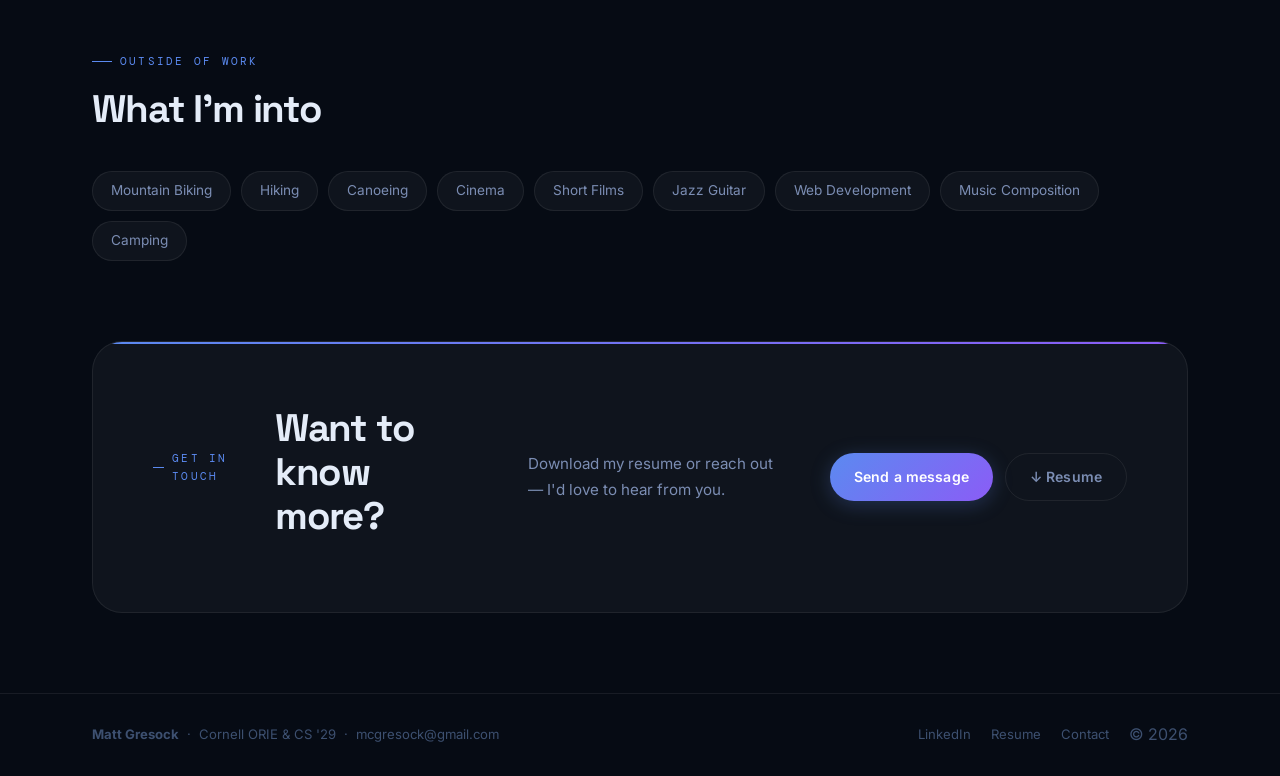
==== commit 3e4056e7: "Complete dark-theme portfolio overhaul Full redesign: dark navy theme (Space Grotesk/Inter/DM Mono)," ====
--- a/about.html
+++ b/about.html
@@ -1,167 +1,293 @@
 <!DOCTYPE html>
 <html lang="en">
-  <head>
-    <meta charset="UTF-8" />
-    <meta name="viewport" content="width=device-width, initial-scale=1.0" />
-    <title>About | Matt Gresock</title>
-    <meta name="theme-color" content="#f5f0eb" />
-    <link rel="preconnect" href="https://fonts.googleapis.com" />
-    <link rel="preconnect" href="https://fonts.gstatic.com" crossorigin />
-    <link
-      rel="preload"
-      as="style"
-      href="https://fonts.googleapis.com/css2?family=Cormorant+Garamond:wght@500;600;700&family=Manrope:wght@400;500;600;700;800&display=swap"
-      onload="this.onload=null;this.rel='stylesheet'"
-    />
-    <noscript>
-      <link
-        href="https://fonts.googleapis.com/css2?family=Cormorant+Garamond:wght@500;600;700&family=Manrope:wght@400;500;600;700;800&display=swap"
-        rel="stylesheet"
-      />
-    </noscript>
-    <link rel="stylesheet" href="styles.css" />
-  </head>
-  <body data-page="about">
-    <div class="site-shell">
-      <header class="site-header">
-        <a class="brand" href="index.html">
-          <span class="brand-mark">MG</span>
-          <span class="brand-text">Matt Gresock</span>
-        </a>
-        <button class="nav-toggle" type="button" aria-expanded="false" aria-label="Open navigation">
-          <span></span>
-          <span></span>
-        </button>
-        <nav class="site-nav">
-          <a href="index.html">Home</a>
-          <a href="experience.html">Experience</a>
-          <a href="about.html">About</a>
+<head>
+  <meta charset="UTF-8" />
+  <meta name="viewport" content="width=device-width, initial-scale=1.0" />
+  <title>About — Matt Gresock</title>
+  <meta name="description" content="About Matt Gresock — Cornell ORIE & CS student, software developer, Eagle Scout, musician, and outdoor enthusiast from Penfield, NY." />
+  <link rel="preconnect" href="https://fonts.googleapis.com" />
+  <link rel="preconnect" href="https://fonts.gstatic.com" crossorigin />
+  <link href="https://fonts.googleapis.com/css2?family=Space+Grotesk:wght@300;400;500;600;700&family=Inter:wght@300;400;500;600;700&family=DM+Mono:ital,wght@0,400;0,500;1,400&display=swap" rel="stylesheet" />
+  <link rel="stylesheet" href="styles.css" />
+</head>
+<body data-page="about">
+
+  <nav class="site-nav">
+    <div class="nav-inner">
+      <a href="index.html" class="brand">
+        <div class="brand-mark">MG</div>
+        <span class="brand-name">Matt Gresock</span>
+      </a>
+      <div class="nav-links">
+        <a href="index.html">Home</a>
+        <a href="experience.html">Experience</a>
+        <a href="projects.html">Projects</a>
+        <a href="education.html">Education</a>
+        <a href="about.html" class="active">About</a>
+        <a href="contact.html">Contact</a>
+      </div>
+      <a href="contact.html" class="nav-cta">Get in touch</a>
+      <button class="nav-toggle" aria-label="Toggle navigation" aria-expanded="false">
+        <span></span><span></span><span></span>
+      </button>
+    </div>
+  </nav>
+
+  <main>
+    <div class="container">
+
+      <!-- ===== PAGE HERO ===== -->
+      <section class="page-hero">
+        <div class="section-label">About</div>
+        <h1>Builder. Leader.<br><span class="gradient-text">Always curious.</span></h1>
+        <div class="hero-sub" style="margin-top: -8px;">Cornell ORIE &amp; CS <span class="sep" style="color: var(--text-dim); margin: 0 6px;">·</span> Class of '29</div>
+      </section>
+
+      <!-- ===== ABOUT GRID ===== -->
+      <div class="about-grid reveal">
+        <div class="about-story">
+          <p>
+            I grew up in Penfield, NY in a family that treats engineering like a native language.
+            My mom is an engineer. My dad is an engineer. My grandfather was an engineer.
+            Dinner table conversations were about systems, efficiency, and why things break the
+            way they do. It was never pressure — just the water I swam in. By the time I hit
+            high school I'd already developed a stubborn habit of not being able to leave a
+            problem unsolved.
+          </p>
+          <p>
+            Cornell ORIE fits the way my brain works — it lives at the intersection of math,
+            decision-making, and computation. Adding CS as a double major wasn't a career
+            calculation; it was the obvious next step. Software is how I actually build the
+            things I'm thinking about. Together, the two programs let me go from an abstract
+            problem all the way to a working solution. That's more or less what I want to spend
+            my life doing.
+          </p>
+          <p>
+            High school was a lot, all at once. I joined speech and debate as a freshman and
+            qualified for nationals three years running, placing 6th in New York State in
+            Original Oratory my senior year. I made Eagle Scout and led a 50-person contingent at the
+            2023 National Jamboree. I founded a service organization from nothing — conceived
+            the idea, built the structure, partnered with Habitat for Humanity, managed event
+            budgets, and ran it for four years. I served as Band Council president and lead
+            guitarist in jazz ensemble, composed an original piece that premiered at our senior
+            concert, and worked at Wegmans throughout all of it. At some point I also built a
+            full-stack AI nutrition app solo. I tend to take on a lot. I don't regret any of it.
+          </p>
+          <p>
+            Outside of academics I'm usually on a mountain bike, out on the water, or playing
+            guitar. I watch a lot of films and have made a few short ones. I compose music,
+            edit video, and try to bring the same standard to software that I'd bring to a jazz
+            arrangement — which is to say, I care about the craft even when no one is grading it.
+          </p>
+          <p>
+            I show up prepared, communicate directly, and don't need much hand-holding.
+            My best work happens in environments where people genuinely care about what
+            they're building — and hold each other to a high standard because of it.
+          </p>
+          <div style="margin-top: 30px; display: flex; gap: 10px; flex-wrap: wrap;">
+            <a href="contact.html" class="btn btn-primary">Let's connect →</a>
+            <a href="Matthew-Gresock-Resume.pdf" target="_blank" class="btn btn-outline">↓ Resume</a>
+          </div>
+        </div>
+        <div class="about-photo-wrap">
+          <img src="matt-headshot.png" alt="Matt Gresock" class="about-photo" />
+          <div class="about-photo-glow"></div>
+        </div>
+      </div>
+
+      <!-- ===== EDUCATION ===== -->
+      <section class="section" style="padding-top: 0;">
+        <div class="section-label reveal">Education</div>
+        <h2 class="section-title reveal">Academic background</h2>
+
+        <!-- Cornell -->
+        <div class="edu-card-v2 reveal">
+          <div class="edu-card-left">
+            <h3 class="edu-school-name">Cornell University</h3>
+            <p class="edu-degree-sub">B.S. in Operations Research &amp; Information Engineering</p>
+            <p class="edu-degree-sub" style="color: var(--blue); font-weight: 500;">Double Major in Computer Science &nbsp;·&nbsp; College of Engineering</p>
+            <p class="edu-grad-line"><span class="edu-grad-key">Graduation:</span> May 2029 &nbsp;·&nbsp; Ithaca, NY</p>
+
+            <p class="edu-subsection-title">Relevant Courses</p>
+            <ul class="edu-courses">
+              <li>CS 2110: Object Oriented Programming (Java)</li>
+              <li>MATH 1920: Multivariable Calculus for Engineers</li>
+              <li>MATH 2940: Linear Algebra for Engineers</li>
+              <li>ENGRD 2700: Engineering Probability &amp; Statistics</li>
+              <li>PHYS 1112 &amp; 1110: Physics Mechanics + Heat &amp; Lab</li>
+              <li>CHEM 2150: Honors Inorganic Chemistry &amp; Lab</li>
+              <li>ENGRI 1120: Introduction to Chemical Engineering</li>
+            </ul>
+
+            <p class="edu-subsection-title">Organization Involvement</p>
+            <ul class="edu-orgs">
+              <li class="edu-org-row">
+                <span class="edu-org-name">Kappa Theta Pi</span>
+                <span class="edu-org-sep"> — </span>
+                <span class="edu-org-role">President of Beta New Member Class</span>
+              </li>
+              <li class="edu-org-row">
+                <span class="edu-org-name">Sigma Nu Fraternity</span>
+                <span class="edu-org-sep"> — </span>
+                <span class="edu-org-role">Treasurer, Gamma Theta Chapter</span>
+              </li>
+            </ul>
+          </div>
+          <div class="edu-logo-wrap">
+            <div class="edu-logo-box edu-logo-cornell">
+              <img src="CORNELL_LOGO.png" alt="Cornell University" class="edu-logo-img" />
+            </div>
+          </div>
+        </div>
+
+        <!-- Webster Schroeder -->
+        <div class="edu-card-v2 reveal">
+          <div class="edu-card-left">
+            <h3 class="edu-school-name">Webster Schroeder High School</h3>
+            <p class="edu-degree-sub">High School Diploma</p>
+            <p class="edu-grad-line">
+              <span class="edu-grad-key">Graduation:</span> June 2025 &nbsp;·&nbsp; Webster, NY &nbsp;·&nbsp;
+              <strong style="color: var(--text);">98.0 GPA</strong>
+            </p>
+
+            <p class="edu-subsection-title">AP Coursework — 10 courses total, selected below</p>
+            <ul class="edu-courses">
+              <li>AP Computer Science A</li>
+              <li>AP Calculus BC</li>
+              <li>AP Physics C: Mechanics</li>
+              <li>AP Chemistry</li>
+            </ul>
+
+            <p class="edu-subsection-title">Organization Involvement</p>
+            <ul class="edu-orgs">
+              <li class="edu-org-row">
+                <span class="edu-org-name">Speech &amp; Debate</span>
+                <span class="edu-org-sep"> — </span>
+                <span class="edu-org-role">Captain, Student Coach, Judge, Treasurer</span>
+              </li>
+              <li class="edu-org-row">
+                <span class="edu-org-name">Webster Service Scholars</span>
+                <span class="edu-org-sep"> — </span>
+                <span class="edu-org-role">Founder &amp; Treasurer</span>
+              </li>
+              <li class="edu-org-row">
+                <span class="edu-org-name">Jazz &amp; Wind Ensemble</span>
+                <span class="edu-org-sep"> — </span>
+                <span class="edu-org-role">Lead Guitarist, Band Council President</span>
+              </li>
+              <li class="edu-org-row">
+                <span class="edu-org-name">Scouts BSA</span>
+                <span class="edu-org-sep"> — </span>
+                <span class="edu-org-role">Eagle Scout, Senior Patrol Leader</span>
+              </li>
+            </ul>
+          </div>
+          <div class="edu-logo-wrap">
+            <div class="edu-logo-box edu-logo-wshs">
+              <img src="SCHROEDER_LOGO.png" alt="Webster Schroeder High School" class="edu-logo-img" />
+            </div>
+          </div>
+        </div>
+
+      </section>
+
+      <!-- ===== SKILLS ===== -->
+      <section class="section" style="padding-top: 0;">
+        <div class="section-label reveal">Skills</div>
+        <h2 class="section-title reveal">What I work with</h2>
+        <div class="dev-skills-card reveal">
+          <div class="dev-icons-row">
+            <div class="dev-icon-item">
+              <img src="https://cdn.jsdelivr.net/gh/devicons/devicon@latest/icons/java/java-original.svg" alt="Java" />
+              <span class="dev-icon-label">Java</span>
+            </div>
+            <div class="dev-icon-item">
+              <img src="https://cdn.jsdelivr.net/gh/devicons/devicon@latest/icons/typescript/typescript-original.svg" alt="TypeScript" />
+              <span class="dev-icon-label">TypeScript</span>
+            </div>
+            <div class="dev-icon-item">
+              <img src="https://cdn.jsdelivr.net/gh/devicons/devicon@latest/icons/javascript/javascript-original.svg" alt="JavaScript" />
+              <span class="dev-icon-label">JavaScript</span>
+            </div>
+            <div class="dev-icon-item">
+              <img src="https://cdn.jsdelivr.net/gh/devicons/devicon@latest/icons/python/python-original.svg" alt="Python" />
+              <span class="dev-icon-label">Python</span>
+            </div>
+            <div class="dev-icon-item">
+              <img src="https://cdn.jsdelivr.net/gh/devicons/devicon@latest/icons/html5/html5-original.svg" alt="HTML5" />
+              <span class="dev-icon-label">HTML5</span>
+            </div>
+            <div class="dev-icon-item">
+              <img src="https://cdn.jsdelivr.net/gh/devicons/devicon@latest/icons/css3/css3-original.svg" alt="CSS3" />
+              <span class="dev-icon-label">CSS3</span>
+            </div>
+            <div class="dev-icon-item">
+              <img src="https://cdn.jsdelivr.net/gh/devicons/devicon@latest/icons/git/git-original.svg" alt="Git" />
+              <span class="dev-icon-label">Git</span>
+            </div>
+            <div class="dev-icon-item">
+              <img src="https://cdn.jsdelivr.net/gh/devicons/devicon@latest/icons/nodejs/nodejs-original.svg" alt="Node.js" />
+              <span class="dev-icon-label">Node.js</span>
+            </div>
+            <div class="dev-icon-item">
+              <img src="https://cdn.jsdelivr.net/gh/devicons/devicon@latest/icons/postgresql/postgresql-original.svg" alt="SQL" />
+              <span class="dev-icon-label">SQL</span>
+            </div>
+            <div class="dev-icon-item">
+              <div class="dev-icon-mark">CC</div>
+              <span class="dev-icon-label">Claude Code</span>
+            </div>
+          </div>
+        </div>
+      </section>
+
+      <!-- ===== INTERESTS ===== -->
+      <section class="section" style="padding-top: 0;">
+        <div class="section-label reveal">Outside of Work</div>
+        <h2 class="section-title reveal">What I'm into</h2>
+        <div class="interest-pills reveal">
+          <span class="interest-pill">Mountain Biking</span>
+          <span class="interest-pill">Hiking</span>
+          <span class="interest-pill">Canoeing</span>
+          <span class="interest-pill">Cinema</span>
+          <span class="interest-pill">Short Films</span>
+          <span class="interest-pill">Jazz Guitar</span>
+          <span class="interest-pill">Web Development</span>
+          <span class="interest-pill">Music Composition</span>
+          <span class="interest-pill">Camping</span>
+        </div>
+      </section>
+
+      <!-- ===== CTA ===== -->
+      <div class="cta-banner reveal">
+        <div class="section-label" style="justify-content: center; margin-bottom: 18px;">Get in touch</div>
+        <h2>Want to know more?</h2>
+        <p>Download my resume or reach out — I'd love to hear from you.</p>
+        <div class="cta-actions">
+          <a href="contact.html" class="btn btn-primary">Send a message</a>
+          <a href="Matthew-Gresock-Resume.pdf" target="_blank" class="btn btn-outline">↓ Resume</a>
+        </div>
+      </div>
+
+    </div>
+  </main>
+
+  <footer class="site-footer">
+    <div class="container">
+      <div class="footer-inner">
+        <div class="footer-left">
+          <strong>Matt Gresock</strong> &nbsp;·&nbsp; Cornell ORIE &amp; CS '29 &nbsp;·&nbsp; mcgresock@gmail.com
+        </div>
+        <div class="footer-links">
+          <a href="https://www.linkedin.com/in/matthew-gresock" target="_blank" rel="noopener">LinkedIn</a>
+          <a href="Matthew-Gresock-Resume.pdf" target="_blank">Resume</a>
           <a href="contact.html">Contact</a>
-        </nav>
-      </header>
-
-      <main>
-        <section class="page-hero page-hero-split reveal">
-          <div>
-            <p class="eyebrow">About</p>
-            <h1>A place for the story behind the resume.</h1>
-            <p class="lead narrow">
-              I grew up in Penfield, New York, and a lot of what matters to me now started there:
-              curiosity about how things work, a strong interest in science and math, and a habit of
-              staying deeply involved in the communities around me.
-            </p>
-          </div>
-          <aside class="intro-card reveal">
-            <p class="panel-label">At A Glance</p>
-            <ul class="detail-list spacious-list">
-              <li>From Penfield, New York</li>
-              <li>Cornell College of Engineering student</li>
-              <li>Exploring Chemical Engineering and ORIE</li>
-              <li>Strong interest in programming, technology, and systems</li>
-              <li>Leadership background in public speaking, service, music, athletics, and scouting</li>
-            </ul>
-          </aside>
-        </section>
-
-        <section class="section quick-facts reveal">
-          <article>
-            <strong>Cornell Engineering</strong>
-            <span>Exploring Chemical Engineering and ORIE with a strong interest in programming and technology</span>
-          </article>
-          <article>
-            <strong>Leadership</strong>
-            <span>Public speaking, student leadership, service, scouting, athletics, and music</span>
-          </article>
-          <article>
-            <strong>Strengths</strong>
-            <span>Communication, curiosity, initiative, and comfort in people-facing roles</span>
-          </article>
-        </section>
-
-        <section class="section about-layout">
-          <article class="story-card reveal">
-            <p class="panel-label">Overview</p>
-            <h2>Professional summary</h2>
-            <p>
-              I grew up in Penfield, New York and attended public school, where I developed a real
-              love for science and math early on. From a young age, I was drawn to figuring out how
-              things worked, solving problems step by step, and spending time in environments that
-              challenged me to think clearly. That mindset carried into high school, where I became
-              deeply involved both inside and outside the classroom. A big part of that involved
-              stepping into leadership roles and building confidence in public speaking, experiences
-              that taught me how to communicate clearly, stay composed under pressure, and take
-              ownership when other people were counting on me. Those years shaped a lot of how I
-              approach school, work, and team environments today.
-            </p>
-            <p>
-              Now, as a student in the Cornell College of Engineering, I am deciding between
-              Chemical Engineering and Operations Research and Information Engineering as a major. I
-              am especially drawn to work that sits at the intersection of analytical thinking,
-              programming, systems, and real-world problem solving, and I have a strong interest in
-              technology and web development. I have enjoyed building websites and learning by
-              doing, and I am excited by work that combines technical depth with practical impact.
-              Outside the classroom, I love being outdoors and spending time camping, in nature,
-              hiking, and canoeing. Music is another major part of who I am. I taught myself guitar
-              and especially love artists like John Mayer and Jimi Hendrix. Together, those academic
-              interests and personal interests have made me someone who values curiosity,
-              independence, creativity, and steady growth. As I continue at Cornell, I am looking
-              for opportunities to keep developing both as an engineer and as someone who can use
-              technology thoughtfully and effectively.
-            </p>
-          </article>
-
-          <aside class="profile-stack reveal">
-            <figure class="headshot-card reveal">
-              <img
-                class="portrait-image portrait-image-tall"
-                src="https://raw.githubusercontent.com/mgresock/personal.portfolio/main/matt-headshot.jpg"
-                alt="Headshot of Matt Gresock in a navy blazer and white shirt"
-              />
-            </figure>
-            <div class="sidebar-card reveal">
-              <p class="panel-label">Personal Notes</p>
-              <ul class="detail-list">
-                <li>From Penfield, New York</li>
-                <li>Cornell College of Engineering student</li>
-                <li>Considering Chemical Engineering and ORIE</li>
-                <li>Strong interest in programming, technology, and web development</li>
-                <li>Background in leadership and public speaking</li>
-              </ul>
-            </div>
-          </aside>
-        </section>
-
-        <section class="section dual-panel">
-          <article class="story-card reveal">
-            <p class="panel-label">How I Work</p>
-            <h2>What people can expect from me</h2>
-            <ul class="detail-list spacious-list">
-              <li>I communicate clearly and stay comfortable in people-facing situations.</li>
-              <li>I take ownership early rather than waiting to be told exactly what to do.</li>
-              <li>I care about being dependable, organized, and prepared.</li>
-              <li>I like teams where curiosity, accountability, and follow-through are taken seriously.</li>
-            </ul>
-          </article>
-          <article class="story-card reveal">
-            <p class="panel-label">Outside The Classroom</p>
-            <h2>What keeps me grounded</h2>
-            <p>
-              Outside of academics, I love being outdoors. Camping, nature, hiking, canoeing, and
-              just spending time outside have always been a big part of my life. Music is another
-              major part of who I am. I taught myself guitar and especially enjoy listening to and
-              learning from players like John Mayer and Jimi Hendrix. Those interests give me a
-              balance of creativity, independence, and time away from a screen.
-            </p>
-          </article>
-        </section>
-      </main>
-
-      <footer class="site-footer">
-        <p>© <span id="year"></span> Matt Gresock</p>
-        <a href="contact.html">Contact</a>
-      </footer>
+          <span style="color: var(--text-dim);">© <span id="year"></span></span>
+        </div>
+      </div>
     </div>
-
-    <script src="script.js"></script>
-  </body>
+  </footer>
+
+  <script src="script.js"></script>
+</body>
 </html>
--- a/styles.css
+++ b/styles.css
@@ -1,858 +1,1548 @@
+@import url('https://fonts.googleapis.com/css2?family=Space+Grotesk:wght@300;400;500;600;700&family=Inter:wght@300;400;500;600;700&family=DM+Mono:ital,wght@0,400;0,500;1,400&display=swap');
+
+/* ===== VARIABLES ===== */
 :root {
-  color-scheme: light;
-  --bg: #f3efe7;
-  --bg-strong: #e6ddcf;
-  --surface: rgba(255, 255, 255, 0.78);
-  --surface-strong: #fffdf9;
-  --text: #16211d;
-  --muted: #5f6d67;
-  --line: rgba(22, 33, 29, 0.12);
-  --accent: #bd7b39;
-  --accent-deep: #7d4d1a;
-  --shadow: 0 20px 60px rgba(31, 38, 35, 0.12);
-  --radius-lg: 28px;
-  --radius-md: 18px;
-  --max-width: 1180px;
-}
-
-* {
-  box-sizing: border-box;
-}
-
-html {
-  scroll-behavior: smooth;
-}
-
+  --bg:              #060b14;
+  --bg-2:            #0c1525;
+  --surface:         rgba(255, 255, 255, 0.04);
+  --surface-hover:   rgba(255, 255, 255, 0.07);
+  --border:          rgba(255, 255, 255, 0.07);
+  --border-hover:    rgba(91, 138, 240, 0.35);
+  --text:            #e4ecf8;
+  --text-muted:      #7b8db3;
+  --text-dim:        #3d5070;
+  --blue:            #5b8af0;
+  --blue-soft:       rgba(91, 138, 240, 0.1);
+  --purple:          #8b5cf6;
+  --green:           #10d98a;
+  --grad:            linear-gradient(135deg, #5b8af0, #8b5cf6);
+  --shadow:          0 8px 40px rgba(0, 0, 0, 0.5);
+  --glow:            0 0 60px rgba(91, 138, 240, 0.12);
+  --r-sm:  10px;
+  --r-md:  16px;
+  --r-lg:  22px;
+  --r-xl:  30px;
+  --max:   1160px;
+}
+
+/* ===== RESET ===== */
+*, *::before, *::after { box-sizing: border-box; margin: 0; padding: 0; }
+html { scroll-behavior: smooth; }
 body {
-  margin: 0;
-  font-family: "Manrope", sans-serif;
+  font-family: 'Inter', system-ui, sans-serif;
+  background: var(--bg);
   color: var(--text);
-  background:
-    radial-gradient(circle at top left, rgba(189, 123, 57, 0.18), transparent 28%),
-    radial-gradient(circle at top right, rgba(82, 111, 95, 0.18), transparent 24%),
-    linear-gradient(180deg, #f8f3ea 0%, var(--bg) 44%, #efe7db 100%);
   min-height: 100vh;
-}
-
-a {
-  color: inherit;
-}
-
+  overflow-x: hidden;
+  line-height: 1.6;
+}
+a { color: inherit; text-decoration: none; }
+img { display: block; max-width: 100%; }
+ul { list-style: none; }
+button { font: inherit; cursor: pointer; border: none; background: none; }
+
+/* ===== NOISE TEXTURE ===== */
 body::before {
-  content: "";
+  content: '';
   position: fixed;
   inset: 0;
   pointer-events: none;
-  background:
-    linear-gradient(120deg, rgba(255, 255, 255, 0.4), transparent 28%),
-    radial-gradient(circle at 20% 0%, rgba(189, 123, 57, 0.08), transparent 22%);
-  z-index: -1;
-}
-
-.site-shell {
-  max-width: var(--max-width);
+  z-index: 0;
+  opacity: 0.03;
+  background-image: url("data:image/svg+xml,%3Csvg viewBox='0 0 256 256' xmlns='http://www.w3.org/2000/svg'%3E%3Cfilter id='noise'%3E%3CfeTurbulence type='fractalNoise' baseFrequency='0.9' numOctaves='4' stitchTiles='stitch'/%3E%3C/filter%3E%3Crect width='100%25' height='100%25' filter='url(%23noise)'/%3E%3C/svg%3E");
+}
+
+/* ===== LAYOUT ===== */
+.container {
+  max-width: var(--max);
   margin: 0 auto;
-  padding: 24px;
-}
-
-.site-header {
-  display: flex;
-  align-items: center;
-  justify-content: space-between;
-  gap: 24px;
+  padding: 0 32px;
+}
+
+/* ===== SCROLL REVEAL ===== */
+.reveal {
+  opacity: 0;
+  transform: translateY(22px);
+  transition: opacity 0.6s ease, transform 0.6s ease;
+}
+.reveal.visible {
+  opacity: 1;
+  transform: none;
+}
+
+/* ===== NAV ===== */
+.site-nav {
   position: sticky;
   top: 0;
-  z-index: 10;
-  padding: 14px 20px;
+  z-index: 100;
+  background: rgba(6, 11, 20, 0.85);
+  backdrop-filter: blur(18px);
+  -webkit-backdrop-filter: blur(18px);
+  border-bottom: 1px solid var(--border);
+}
+
+.nav-inner {
+  max-width: var(--max);
+  margin: 0 auto;
+  padding: 0 32px;
+  height: 68px;
+  display: flex;
+  align-items: center;
+  gap: 32px;
+}
+
+.brand {
+  display: flex;
+  align-items: center;
+  gap: 10px;
+  flex-shrink: 0;
+  text-decoration: none;
+}
+
+.brand-mark {
+  width: 34px;
+  height: 34px;
+  border-radius: 8px;
+  background: var(--grad);
+  display: flex;
+  align-items: center;
+  justify-content: center;
+  font-family: 'Space Grotesk', sans-serif;
+  font-weight: 700;
+  font-size: 0.82rem;
+  color: #fff;
+  letter-spacing: -0.02em;
+  flex-shrink: 0;
+}
+
+.brand-name {
+  font-family: 'Space Grotesk', sans-serif;
+  font-weight: 600;
+  font-size: 0.95rem;
+  color: var(--text);
+  letter-spacing: -0.01em;
+}
+
+.nav-links {
+  display: flex;
+  align-items: center;
+  gap: 4px;
+  flex: 1;
+}
+
+.nav-links a {
+  font-size: 0.875rem;
+  font-weight: 500;
+  color: var(--text-muted);
+  padding: 6px 12px;
+  border-radius: var(--r-sm);
+  transition: color 0.2s, background 0.2s;
+}
+
+.nav-links a:hover,
+.nav-links a.active {
+  color: var(--text);
+  background: var(--surface-hover);
+}
+
+.nav-cta {
+  margin-left: auto;
+  font-size: 0.82rem;
+  font-weight: 600;
+  color: var(--blue);
+  padding: 7px 16px;
+  border: 1px solid rgba(91, 138, 240, 0.3);
+  border-radius: 50px;
+  transition: background 0.2s, border-color 0.2s;
+  white-space: nowrap;
+}
+
+.nav-cta:hover {
+  background: var(--blue-soft);
+  border-color: var(--blue);
+}
+
+.nav-toggle {
+  display: none;
+  flex-direction: column;
+  gap: 5px;
+  padding: 6px;
+  margin-left: auto;
+}
+
+.nav-toggle span {
+  display: block;
+  width: 22px;
+  height: 2px;
+  background: var(--text-muted);
+  border-radius: 2px;
+  transition: transform 0.3s, opacity 0.3s;
+}
+
+.nav-toggle.open span:nth-child(1) { transform: translateY(7px) rotate(45deg); }
+.nav-toggle.open span:nth-child(2) { opacity: 0; }
+.nav-toggle.open span:nth-child(3) { transform: translateY(-7px) rotate(-45deg); }
+
+/* ===== HERO (homepage) ===== */
+.hero {
+  padding: 120px 0 80px;
+  position: relative;
+}
+
+.hero-inner {
+  display: grid;
+  grid-template-columns: 1fr;
+  max-width: 720px;
+}
+
+.hero-eyebrow {
+  display: inline-flex;
+  align-items: center;
+  gap: 8px;
+  font-family: 'DM Mono', monospace;
+  font-size: 0.72rem;
+  letter-spacing: 0.18em;
+  text-transform: uppercase;
+  color: var(--blue);
+  margin-bottom: 24px;
+}
+
+.hero-eyebrow::before {
+  content: '';
+  display: block;
+  width: 28px;
+  height: 1px;
+  background: var(--blue);
+}
+
+.hero h1 {
+  font-family: 'Space Grotesk', sans-serif;
+  font-size: clamp(3rem, 7vw, 5.5rem);
+  font-weight: 700;
+  letter-spacing: -0.04em;
+  line-height: 1.04;
+  color: var(--text);
+  margin-bottom: 28px;
+}
+
+.hero-sub {
+  font-family: 'DM Mono', monospace;
+  font-size: 0.85rem;
+  color: var(--text-dim);
+  margin-bottom: 16px;
+  letter-spacing: 0.04em;
+}
+
+.hero-sub .sep {
+  color: var(--text-dim);
+  margin: 0 8px;
+}
+
+.hero p.hero-desc {
+  font-size: 1.05rem;
+  color: var(--text-muted);
+  line-height: 1.75;
+  max-width: 580px;
+  margin-bottom: 36px;
+}
+
+.hero-cta {
+  display: flex;
+  gap: 12px;
+  flex-wrap: wrap;
+}
+
+/* ===== GRADIENT TEXT ===== */
+.gradient-text {
+  background: var(--grad);
+  -webkit-background-clip: text;
+  -webkit-text-fill-color: transparent;
+  background-clip: text;
+}
+
+/* ===== TICKER / MARQUEE ===== */
+.ticker-wrap {
+  overflow: hidden;
+  border-top: 1px solid var(--border);
+  border-bottom: 1px solid var(--border);
+  padding: 14px 0;
+  margin-bottom: 80px;
+  background: var(--surface);
+}
+
+.ticker {
+  display: flex;
+  gap: 0;
+  animation: ticker 30s linear infinite;
+  width: max-content;
+}
+
+.ticker-item {
+  display: flex;
+  align-items: center;
+  gap: 32px;
+  padding: 0 24px;
+  font-family: 'DM Mono', monospace;
+  font-size: 0.72rem;
+  letter-spacing: 0.16em;
+  text-transform: uppercase;
+  color: var(--text-dim);
+  white-space: nowrap;
+}
+
+.ticker-item::after {
+  content: '·';
+  color: var(--blue);
+}
+
+@keyframes ticker {
+  from { transform: translateX(0); }
+  to   { transform: translateX(-50%); }
+}
+
+/* ===== BUTTONS ===== */
+.btn {
+  display: inline-flex;
+  align-items: center;
+  gap: 8px;
+  padding: 12px 24px;
+  border-radius: 50px;
+  font-size: 0.88rem;
+  font-weight: 600;
+  letter-spacing: 0.01em;
+  transition: transform 0.2s, box-shadow 0.2s, background 0.2s, border-color 0.2s, color 0.2s;
+  cursor: pointer;
+  text-decoration: none;
+  white-space: nowrap;
+}
+
+.btn-primary {
+  background: var(--grad);
+  color: #fff;
+  border: none;
+  box-shadow: 0 4px 20px rgba(91, 138, 240, 0.25);
+}
+
+.btn-primary:hover {
+  transform: translateY(-2px);
+  box-shadow: 0 8px 28px rgba(91, 138, 240, 0.4);
+}
+
+.btn-outline {
+  background: transparent;
+  color: var(--text-muted);
+  border: 1px solid var(--border);
+}
+
+.btn-outline:hover {
+  border-color: var(--border-hover);
+  color: var(--text);
+  background: var(--surface-hover);
+}
+
+.btn-secondary {
+  background: var(--surface-hover);
+  color: var(--text);
+  border: 1px solid var(--border);
+}
+
+.btn-secondary:hover {
+  border-color: var(--border-hover);
+  background: rgba(255,255,255,0.08);
+}
+
+.btn-full { width: 100%; justify-content: center; }
+
+/* ===== BENTO GRID ===== */
+.bento-grid {
+  display: grid;
+  grid-template-columns: repeat(12, 1fr);
+  grid-auto-rows: 180px;
+  gap: 14px;
+  margin-bottom: 80px;
+}
+
+.bento-cell {
+  background: var(--surface);
+  border: 1px solid var(--border);
+  border-radius: var(--r-lg);
+  padding: 28px;
+  display: flex;
+  flex-direction: column;
+  justify-content: flex-end;
+  overflow: hidden;
+  position: relative;
+  transition: border-color 0.3s, transform 0.3s;
+}
+
+.bento-cell:hover {
+  border-color: var(--border-hover);
+  transform: translateY(-2px);
+}
+
+.bento-stat { grid-column: span 3; }
+.bento-wide { grid-column: span 4; }
+.bento-half { grid-column: span 6; }
+.bento-featured { grid-column: span 4; grid-row: span 2; }
+.bento-tall     { grid-column: span 3; grid-row: span 2; }
+
+.bento-number {
+  font-family: 'Space Grotesk', sans-serif;
+  font-size: clamp(2rem, 4vw, 3rem);
+  font-weight: 700;
+  letter-spacing: -0.04em;
+  background: var(--grad);
+  -webkit-background-clip: text;
+  -webkit-text-fill-color: transparent;
+  background-clip: text;
+  line-height: 1;
+  margin-bottom: 8px;
+}
+
+.bento-label {
+  font-family: 'DM Mono', monospace;
+  font-size: 0.68rem;
+  letter-spacing: 0.14em;
+  text-transform: uppercase;
+  color: var(--text-dim);
+  line-height: 1.5;
+}
+
+.bento-title {
+  font-family: 'Space Grotesk', sans-serif;
+  font-size: 1.1rem;
+  font-weight: 600;
+  color: var(--text);
+  margin-bottom: 6px;
+}
+
+.bento-sub {
+  font-size: 0.82rem;
+  color: var(--text-muted);
+  line-height: 1.5;
+}
+
+.bento-tag {
+  display: inline-flex;
+  align-items: center;
+  gap: 6px;
+  font-family: 'DM Mono', monospace;
+  font-size: 0.68rem;
+  letter-spacing: 0.1em;
+  text-transform: uppercase;
+  color: var(--blue);
+  margin-bottom: 12px;
+}
+
+.bento-forage-logo {
+  position: absolute;
+  top: 24px;
+  right: 24px;
+  width: 56px;
+  height: 56px;
+  border-radius: 14px;
+  overflow: hidden;
+}
+
+.bento-forage-logo img {
+  width: 100%;
+  height: 100%;
+  object-fit: cover;
+}
+
+.bento-glow {
+  position: absolute;
+  top: -40px;
+  right: -40px;
+  width: 180px;
+  height: 180px;
+  border-radius: 50%;
+  background: radial-gradient(circle, rgba(91,138,240,0.12) 0%, transparent 70%);
+  pointer-events: none;
+}
+
+/* ===== SECTION LABELS / TITLES ===== */
+.section {
+  padding: 80px 0;
+}
+
+.section-label {
+  display: inline-flex;
+  align-items: center;
+  gap: 8px;
+  font-family: 'DM Mono', monospace;
+  font-size: 0.7rem;
+  letter-spacing: 0.2em;
+  text-transform: uppercase;
+  color: var(--blue);
+  margin-bottom: 16px;
+}
+
+.section-label::before {
+  content: '';
+  display: block;
+  width: 20px;
+  height: 1px;
+  background: var(--blue);
+}
+
+.section-title {
+  font-family: 'Space Grotesk', sans-serif;
+  font-size: clamp(1.8rem, 3vw, 2.6rem);
+  font-weight: 700;
+  letter-spacing: -0.03em;
+  color: var(--text);
+  margin-bottom: 40px;
+  line-height: 1.15;
+}
+
+.label {
+  display: inline-flex;
+  align-items: center;
+  gap: 8px;
+  font-family: 'DM Mono', monospace;
+  font-size: 0.7rem;
+  letter-spacing: 0.2em;
+  text-transform: uppercase;
+  color: var(--blue);
+}
+
+/* ===== PAGE HERO (inner pages) ===== */
+.page-hero {
+  padding: 100px 0 60px;
+  max-width: 760px;
+}
+
+.page-hero h1 {
+  font-family: 'Space Grotesk', sans-serif;
+  font-size: clamp(2.6rem, 5.5vw, 4.4rem);
+  font-weight: 700;
+  letter-spacing: -0.04em;
+  line-height: 1.06;
+  color: var(--text);
+  margin-bottom: 20px;
+}
+
+.page-hero p {
+  font-size: 1.05rem;
+  color: var(--text-muted);
+  line-height: 1.75;
+  max-width: 600px;
+}
+
+/* ===== CTA BANNER ===== */
+.cta-banner {
+  background: var(--surface);
+  border: 1px solid var(--border);
+  border-radius: var(--r-xl);
+  padding: 64px 60px;
+  display: flex;
+  align-items: center;
+  justify-content: space-between;
+  gap: 40px;
+  margin: 0 0 80px;
+  position: relative;
+  overflow: hidden;
+}
+
+.cta-banner::before {
+  content: '';
+  position: absolute;
+  top: 0; left: 0; right: 0;
+  height: 2px;
+  background: var(--grad);
+}
+
+.cta-banner h2 {
+  font-family: 'Space Grotesk', sans-serif;
+  font-size: clamp(1.8rem, 3vw, 2.6rem);
+  font-weight: 700;
+  letter-spacing: -0.03em;
+  line-height: 1.15;
+  margin-bottom: 10px;
+}
+
+.cta-banner p {
+  font-size: 0.95rem;
+  color: var(--text-muted);
+  line-height: 1.7;
+}
+
+.cta-text { flex: 1; }
+
+.cta-actions {
+  display: flex;
+  gap: 12px;
+  flex-shrink: 0;
+  flex-wrap: wrap;
+}
+
+/* ===== HOME ABOUT ===== */
+.home-about {
+  padding: 80px 0;
+}
+
+.home-about-inner {
+  display: grid;
+  grid-template-columns: 1fr 0.52fr;
+  gap: 72px;
+  align-items: center;
+}
+
+.home-about-text .section-label { margin-bottom: 12px; }
+
+.home-about-text h2 {
+  font-family: 'Space Grotesk', sans-serif;
+  font-size: clamp(2rem, 3.5vw, 3rem);
+  font-weight: 700;
+  letter-spacing: -0.03em;
+  line-height: 1.1;
+  color: var(--text);
+  margin-bottom: 24px;
+}
+
+.home-about-text p {
+  font-size: 0.98rem;
+  color: var(--text-muted);
+  line-height: 1.8;
+  margin-bottom: 16px;
+}
+
+.home-about-text p:last-of-type { margin-bottom: 32px; }
+
+.home-about-photo {
+  position: relative;
+}
+
+.home-about-photo img {
+  width: 100%;
+  border-radius: var(--r-xl);
+  object-fit: cover;
+  aspect-ratio: 3/4;
+  position: relative;
+  z-index: 1;
+}
+
+.home-about-glow {
+  position: absolute;
+  inset: -20px;
+  border-radius: var(--r-xl);
+  background: radial-gradient(ellipse at center, rgba(91,138,240,0.15) 0%, transparent 70%);
+  z-index: 0;
+  pointer-events: none;
+}
+
+/* ===== ABOUT GRID (about page) ===== */
+.about-grid {
+  display: grid;
+  grid-template-columns: 1fr 0.48fr;
+  gap: 72px;
+  align-items: start;
+  margin-bottom: 80px;
+}
+
+.about-story p {
+  font-size: 1rem;
+  color: var(--text-muted);
+  line-height: 1.82;
+  margin-bottom: 20px;
+}
+
+.about-story p:last-of-type { margin-bottom: 0; }
+
+.about-photo-wrap {
+  position: relative;
+  top: 8px;
+}
+
+.about-photo {
+  width: 100%;
+  border-radius: var(--r-xl);
+  object-fit: cover;
+  aspect-ratio: 3/4;
+  position: relative;
+  z-index: 1;
+}
+
+.about-photo-glow {
+  position: absolute;
+  inset: -20px;
+  border-radius: var(--r-xl);
+  background: radial-gradient(ellipse at center, rgba(91,138,240,0.14) 0%, transparent 70%);
+  z-index: 0;
+  pointer-events: none;
+}
+
+.hero-sub {
+  font-family: 'DM Mono', monospace;
+  font-size: 0.85rem;
+  color: var(--text-dim);
+  margin-bottom: 28px;
+  letter-spacing: 0.04em;
+}
+
+/* ===== EDUCATION CARDS ===== */
+.edu-card-v2 {
+  display: grid;
+  grid-template-columns: 1fr 0.65fr;
+  gap: 52px;
+  align-items: start;
+  background: var(--surface);
+  border: 1px solid var(--border);
+  border-radius: var(--r-xl);
+  padding: 48px 52px;
+  margin-bottom: 20px;
+  transition: border-color 0.3s;
+  position: relative;
+  overflow: hidden;
+}
+
+.edu-card-v2::before {
+  content: '';
+  position: absolute;
+  top: 0; left: 0; right: 0;
+  height: 2px;
+  background: var(--grad);
+}
+
+.edu-card-v2:hover {
+  border-color: var(--border-hover);
+}
+
+.edu-card-left { display: flex; flex-direction: column; gap: 0; }
+
+.edu-school-name {
+  font-family: 'Space Grotesk', sans-serif;
+  font-size: 1.6rem;
+  font-weight: 700;
+  letter-spacing: -0.02em;
+  color: var(--text);
+  margin-bottom: 8px;
+}
+
+.edu-degree-sub {
+  font-size: 0.93rem;
+  color: var(--text-muted);
+  line-height: 1.5;
+  margin-bottom: 4px;
+}
+
+.edu-grad-line {
+  font-size: 0.88rem;
+  color: var(--text-dim);
   margin-top: 8px;
-  border: 1px solid rgba(255, 255, 255, 0.5);
-  border-radius: 999px;
-  background: rgba(248, 243, 234, 0.82);
-  backdrop-filter: blur(18px);
-  box-shadow: 0 12px 30px rgba(22, 33, 29, 0.08);
-  transition: transform 0.24s ease, box-shadow 0.24s ease, background 0.24s ease;
-}
-
-.brand {
-  display: inline-flex;
-  align-items: center;
-  gap: 14px;
-  text-decoration: none;
-}
-
-.brand-mark {
-  display: inline-grid;
-  place-items: center;
-  width: 44px;
-  height: 44px;
-  border-radius: 14px;
-  background: linear-gradient(145deg, #21352f, #324d44);
-  color: #fff8f0;
-  font-weight: 800;
-  letter-spacing: 0.08em;
-}
-
-.brand-text {
-  font-size: 0.98rem;
-  font-weight: 700;
-}
-
-.site-nav {
-  display: flex;
-  gap: 24px;
-}
-
-.site-nav a {
+  margin-bottom: 28px;
+}
+
+.edu-grad-key {
+  color: var(--text-muted);
+  font-weight: 500;
+}
+
+.edu-subsection-title {
+  font-family: 'DM Mono', monospace;
+  font-size: 0.68rem;
+  letter-spacing: 0.18em;
+  text-transform: uppercase;
+  color: var(--blue);
+  margin-bottom: 12px;
+  margin-top: 24px;
+}
+
+.edu-courses {
+  display: flex;
+  flex-direction: column;
+  gap: 7px;
+}
+
+.edu-courses li {
+  font-size: 0.88rem;
+  color: var(--text-muted);
+  padding-left: 14px;
   position: relative;
-  text-decoration: none;
-  color: var(--muted);
-  font-weight: 600;
-}
-
-.site-nav a.active,
-.site-nav a:hover {
-  color: var(--text);
-}
-
-.site-nav a.active::after,
-.site-nav a:hover::after {
-  content: "";
+  line-height: 1.5;
+}
+
+.edu-courses li::before {
+  content: '—';
   position: absolute;
   left: 0;
-  right: 0;
-  bottom: -8px;
-  height: 2px;
-  background: var(--accent);
-}
-
-.site-header:hover {
-  transform: translateY(-1px);
-  box-shadow: 0 18px 34px rgba(22, 33, 29, 0.1);
-}
-
-.nav-toggle {
-  display: none;
-  border: 0;
+  color: var(--text-dim);
+  font-size: 0.7rem;
+}
+
+.edu-orgs {
+  display: flex;
+  flex-direction: column;
+  gap: 8px;
+}
+
+.edu-org-row {
+  font-size: 0.88rem;
+  color: var(--text-muted);
+  line-height: 1.5;
+}
+
+.edu-org-name { font-weight: 600; color: var(--text); }
+.edu-org-sep  { color: var(--text-dim); }
+.edu-org-role { color: var(--text-muted); }
+
+.edu-logo-wrap {
+  display: flex;
+  align-items: center;
+  justify-content: center;
+}
+
+.edu-logo-box {
+  width: 260px;
+  height: 260px;
+  border-radius: var(--r-lg);
   background: transparent;
-  padding: 0;
-  cursor: pointer;
-}
-
-.nav-toggle span {
-  display: block;
-  width: 24px;
-  height: 2px;
-  margin: 5px 0;
-  background: var(--text);
-  transition: transform 0.2s ease, opacity 0.2s ease;
-}
-
-.hero,
-.split-section,
-.about-layout,
-.contact-layout {
+  border: 1px solid transparent;
+  display: flex;
+  align-items: center;
+  justify-content: center;
+  overflow: hidden;
+}
+
+.edu-logo-cornell { background: transparent; border-color: transparent; }
+.edu-logo-wshs    { background: transparent; border-color: transparent; }
+
+.edu-logo-img {
+  width: 100%;
+  height: 100%;
+  object-fit: cover;
+}
+
+/* ===== TIMELINE (experience page) ===== */
+.exp-section-title {
+  font-family: 'Space Grotesk', sans-serif;
+  font-size: 1.1rem;
+  font-weight: 600;
+  color: var(--text-muted);
+  margin: 48px 0 20px;
+  display: flex;
+  align-items: center;
+  gap: 10px;
+}
+
+.timeline {
+  display: flex;
+  flex-direction: column;
+  gap: 4px;
+  margin-bottom: 8px;
+}
+
+.timeline-item {
+  background: var(--surface);
+  border: 1px solid var(--border);
+  border-radius: var(--r-lg);
+  padding: 28px 32px;
+  transition: border-color 0.3s;
+}
+
+.timeline-item:hover {
+  border-color: var(--border-hover);
+}
+
+.timeline-header {
+  display: flex;
+  align-items: flex-start;
+  justify-content: space-between;
+  gap: 20px;
+  margin-bottom: 16px;
+  flex-wrap: wrap;
+}
+
+.timeline-org {
+  font-family: 'Space Grotesk', sans-serif;
+  font-size: 1rem;
+  font-weight: 700;
+  color: var(--text);
+  letter-spacing: -0.01em;
+  margin-bottom: 4px;
+}
+
+.timeline-role {
+  font-size: 0.88rem;
+  color: var(--blue);
+  font-weight: 500;
+}
+
+.timeline-meta {
+  display: flex;
+  flex-direction: column;
+  align-items: flex-end;
+  gap: 4px;
+  flex-shrink: 0;
+}
+
+.timeline-date {
+  font-family: 'DM Mono', monospace;
+  font-size: 0.72rem;
+  color: var(--text-dim);
+  letter-spacing: 0.06em;
+}
+
+.timeline-location {
+  font-size: 0.8rem;
+  color: var(--text-dim);
+}
+
+.timeline-bullets {
+  display: flex;
+  flex-direction: column;
+  gap: 7px;
+}
+
+.timeline-bullets li {
+  font-size: 0.88rem;
+  color: var(--text-muted);
+  line-height: 1.6;
+  padding-left: 16px;
+  position: relative;
+}
+
+.timeline-bullets li::before {
+  content: '';
+  position: absolute;
+  left: 0;
+  top: 9px;
+  width: 5px;
+  height: 5px;
+  border-radius: 50%;
+  background: var(--blue);
+  opacity: 0.6;
+}
+
+/* ===== QUICK STATS ===== */
+.quick-stats-grid {
   display: grid;
-  gap: 28px;
-}
-
-.hero {
-  grid-template-columns: minmax(0, 1.1fr) minmax(340px, 0.9fr);
-  align-items: start;
-  padding: 72px 0 52px;
-}
-
-.page-hero {
-  padding: 84px 0 18px;
-}
-
-.page-hero-split {
-  display: grid;
-  grid-template-columns: minmax(0, 1.05fr) minmax(320px, 0.8fr);
-  gap: 24px;
-  align-items: end;
-}
-
-.hero-summary {
-  padding: 0 0 20px;
-}
-
-.hero h1,
-.page-hero h1,
-.section-heading h2,
-.split-section h2,
-.story-card h2,
-.contact-card h2,
-.resume-card h2 {
-  font-family: "Cormorant Garamond", serif;
-  font-weight: 600;
-  letter-spacing: -0.02em;
-}
-
-.hero h1,
-.page-hero h1 {
-  font-size: clamp(2.9rem, 5.4vw, 4.9rem);
-  line-height: 0.98;
-  margin: 12px 0 20px;
-  max-width: 10.5ch;
-}
-
-.eyebrow,
-.panel-label,
-.resume-meta span {
-  text-transform: uppercase;
-  letter-spacing: 0.18em;
-  font-size: 0.73rem;
-  font-weight: 800;
-}
-
-.eyebrow,
-.resume-meta span:last-child {
-  color: var(--muted);
-}
-
-.lead,
-.body-copy,
-.resume-card p,
-.bullet-list,
-.small-note,
-.feature-card p,
-.timeline-preview p,
-.detail-list {
-  color: var(--muted);
-  line-height: 1.75;
-}
-
-.lead {
-  font-size: 1.04rem;
-  max-width: 54ch;
-}
-
-.lead.narrow {
-  max-width: 44rem;
-}
-
-.hero-actions {
-  display: flex;
+  grid-template-columns: repeat(4, 1fr);
   gap: 14px;
-  flex-wrap: wrap;
-  margin: 28px 0 34px;
-}
-
-.button {
-  display: inline-flex;
-  align-items: center;
-  justify-content: center;
-  padding: 14px 20px;
-  border-radius: 999px;
-  text-decoration: none;
+  margin-bottom: 48px;
+}
+
+.quick-stat {
+  background: var(--surface);
+  border: 1px solid var(--border);
+  border-radius: var(--r-lg);
+  padding: 28px 24px;
+  text-align: center;
+}
+
+.quick-stat .number {
+  font-family: 'Space Grotesk', sans-serif;
+  font-size: 2.2rem;
   font-weight: 700;
-  transition: transform 0.2s ease, background 0.2s ease, border-color 0.2s ease;
-}
-
-.button:hover {
-  transform: translateY(-2px);
-}
-
-.button-primary {
-  background: var(--text);
-  color: #fff;
-  box-shadow: var(--shadow);
-}
-
-.button-secondary {
-  border: 1px solid var(--line);
-  background: rgba(255, 255, 255, 0.5);
-}
-
-.button-tertiary {
-  border: 1px solid transparent;
-  color: var(--accent-deep);
-  background: rgba(189, 123, 57, 0.12);
-}
-
-.stat-grid,
-.feature-grid,
-.timeline-preview,
-.icon-card-grid {
-  display: grid;
-  gap: 18px;
-}
-
-.stat-grid {
-  grid-template-columns: repeat(3, minmax(0, 1fr));
-}
-
-.stat-grid article,
-.feature-card,
-.timeline-preview article,
-.icon-card,
-.focus-card,
-.portrait-frame,
-.headshot-card,
-.credential-panel,
-.resume-card,
-.story-card,
-.sidebar-card,
-.contact-card {
-  border: 1px solid rgba(255, 255, 255, 0.7);
-  background: var(--surface);
-  backdrop-filter: blur(18px);
-  border-radius: var(--radius-lg);
-  box-shadow: var(--shadow);
-}
-
-.stat-grid article {
-  padding: 20px 22px;
-}
-
-.stat-label {
-  margin: 0 0 10px;
-  color: var(--muted);
-  font-size: 0.74rem;
-  font-weight: 800;
+  letter-spacing: -0.04em;
+  background: var(--grad);
+  -webkit-background-clip: text;
+  -webkit-text-fill-color: transparent;
+  background-clip: text;
+  margin-bottom: 10px;
+}
+
+.quick-stat .label {
+  font-family: 'DM Mono', monospace;
+  font-size: 0.65rem;
   letter-spacing: 0.14em;
   text-transform: uppercase;
-}
-
-.stat-grid strong {
+  color: var(--text-dim);
+  line-height: 1.6;
+}
+
+/* ===== DEV SKILLS CARD ===== */
+.dev-skills-card {
+  background: var(--surface);
+  border: 1px solid var(--border);
+  border-radius: var(--r-xl);
+  padding: 40px 48px;
+  transition: border-color 0.3s;
+  margin-bottom: 0;
+}
+
+.dev-skills-card:hover {
+  border-color: var(--border-hover);
+}
+
+.dev-icons-row {
+  display: flex;
+  flex-wrap: wrap;
+  gap: 28px 40px;
+  align-items: flex-start;
+}
+
+.dev-icon-item {
+  display: flex;
+  flex-direction: column;
+  align-items: center;
+  gap: 9px;
+  transition: transform 0.22s;
+  cursor: default;
+}
+
+.dev-icon-item:hover {
+  transform: translateY(-5px);
+}
+
+.dev-icon-item img {
+  width: 48px;
+  height: 48px;
   display: block;
-  font-size: 1.45rem;
-  line-height: 1.1;
-  margin-bottom: 10px;
-}
-
-.stat-grid span {
-  display: block;
-  color: var(--muted);
-  line-height: 1.65;
-}
-
-.hero-panel {
-  display: grid;
-  gap: 18px;
-}
-
-.portrait-frame,
-.headshot-card {
-  margin: 0;
+  flex-shrink: 0;
+}
+
+.dev-icon-mark {
+  width: 48px;
+  height: 48px;
+  border-radius: 10px;
+  background: var(--grad);
+  display: flex;
+  align-items: center;
+  justify-content: center;
+  font-family: 'Space Grotesk', sans-serif;
+  font-weight: 700;
+  font-size: 0.8rem;
+  color: #fff;
+  letter-spacing: -0.02em;
+  flex-shrink: 0;
+}
+
+.dev-icon-label {
+  font-family: 'DM Mono', monospace;
+  font-size: 0.67rem;
+  letter-spacing: 0.05em;
+  color: var(--text-dim);
+  text-align: center;
+}
+
+/* ===== INTEREST PILLS ===== */
+.interest-pills {
+  display: flex;
+  flex-wrap: wrap;
+  gap: 10px;
+}
+
+.interest-pill {
+  display: inline-flex;
+  align-items: center;
+  padding: 8px 18px;
+  border-radius: 50px;
+  background: var(--surface);
+  border: 1px solid var(--border);
+  font-size: 0.85rem;
+  color: var(--text-muted);
+  transition: border-color 0.2s, color 0.2s;
+}
+
+.interest-pill:hover {
+  border-color: var(--border-hover);
+  color: var(--text);
+}
+
+/* ===== PROJECT FEATURE CARDS ===== */
+.projects-list {
+  display: flex;
+  flex-direction: column;
+  gap: 20px;
+  padding-bottom: 80px;
+}
+
+.project-feature-card {
+  background: var(--surface);
+  border: 1px solid var(--border);
+  border-radius: var(--r-xl);
+  padding: 48px 52px;
+  position: relative;
   overflow: hidden;
-  background: linear-gradient(180deg, rgba(22, 33, 29, 0.04), rgba(22, 33, 29, 0.01));
-}
-
-.portrait-frame {
-  min-height: 360px;
-}
-
-.headshot-card {
-  min-height: 420px;
-}
-
-.portrait-image {
-  display: block;
+  transition: border-color 0.3s;
+}
+
+.project-feature-card::before {
+  content: '';
+  position: absolute;
+  top: 0; left: 0; right: 0;
+  height: 2px;
+  background: var(--grad);
+}
+
+.project-feature-card:hover {
+  border-color: var(--border-hover);
+}
+
+.project-feature-header {
+  display: flex;
+  align-items: center;
+  gap: 20px;
+  margin-bottom: 36px;
+  flex-wrap: wrap;
+}
+
+.project-feature-logo {
+  width: 64px;
+  height: 64px;
+  border-radius: 16px;
+  overflow: hidden;
+  flex-shrink: 0;
+}
+
+.project-feature-logo img {
   width: 100%;
   height: 100%;
-  min-height: 360px;
   object-fit: cover;
-  object-position: center 18%;
-}
-
-.portrait-image-tall {
-  min-height: 420px;
-}
-
-.focus-card,
-.intro-card,
-.credential-panel,
-.story-card,
-.sidebar-card,
+}
+
+.project-feature-logo-text {
+  width: 64px;
+  height: 64px;
+  border-radius: 16px;
+  background: var(--grad);
+  display: flex;
+  align-items: center;
+  justify-content: center;
+  font-family: 'Space Grotesk', sans-serif;
+  font-weight: 700;
+  font-size: 1.3rem;
+  color: #fff;
+  flex-shrink: 0;
+}
+
+.project-feature-title-block { flex: 1; }
+
+.project-feature-eyebrow {
+  font-family: 'DM Mono', monospace;
+  font-size: 0.7rem;
+  letter-spacing: 0.2em;
+  text-transform: uppercase;
+  color: var(--blue);
+  margin-bottom: 5px;
+}
+
+.project-feature-name {
+  font-family: 'Space Grotesk', sans-serif;
+  font-size: clamp(1.6rem, 3vw, 2.4rem);
+  font-weight: 700;
+  letter-spacing: -0.03em;
+  color: var(--text);
+  line-height: 1;
+}
+
+.project-feature-tagline {
+  font-size: 0.9rem;
+  color: var(--text-muted);
+  margin-top: 5px;
+}
+
+.project-feature-actions {
+  display: flex;
+  gap: 10px;
+  flex-shrink: 0;
+}
+
+.project-feature-body {
+  display: grid;
+  grid-template-columns: 1fr 320px;
+  gap: 52px;
+  align-items: start;
+}
+
+.project-feature-desc p {
+  font-size: 1rem;
+  color: var(--text-muted);
+  line-height: 1.82;
+  margin-bottom: 16px;
+}
+
+.project-feature-desc p:last-child { margin-bottom: 0; }
+
+.project-detail-grid {
+  display: flex;
+  flex-direction: column;
+  gap: 0;
+}
+
+.project-detail-row {
+  display: grid;
+  grid-template-columns: 90px 1fr;
+  gap: 16px;
+  padding: 14px 0;
+  border-bottom: 1px solid var(--border);
+  align-items: start;
+}
+
+.project-detail-row:first-child { border-top: 1px solid var(--border); }
+
+.project-detail-key {
+  font-family: 'DM Mono', monospace;
+  font-size: 0.68rem;
+  letter-spacing: 0.16em;
+  text-transform: uppercase;
+  color: var(--text-dim);
+  padding-top: 2px;
+}
+
+.project-detail-val {
+  font-size: 0.88rem;
+  color: var(--text-muted);
+  line-height: 1.6;
+}
+
+.project-status-live {
+  display: inline-flex;
+  align-items: center;
+  gap: 6px;
+  font-size: 0.85rem;
+  font-weight: 600;
+  color: var(--green);
+}
+
+.project-status-live::before {
+  content: '';
+  width: 6px;
+  height: 6px;
+  border-radius: 50%;
+  background: var(--green);
+  box-shadow: 0 0 6px var(--green);
+  animation: blink 2.4s ease-in-out infinite;
+}
+
+/* ===== EXPERIENCE ROWS (homepage) ===== */
+.exp-rows {
+  display: flex;
+  flex-direction: column;
+  gap: 12px;
+  margin-bottom: 80px;
+}
+
+.exp-row {
+  display: flex;
+  align-items: center;
+  justify-content: space-between;
+  gap: 20px;
+  background: var(--surface);
+  border: 1px solid var(--border);
+  border-radius: var(--r-lg);
+  padding: 20px 28px;
+  transition: border-color 0.3s;
+  flex-wrap: wrap;
+}
+
+.exp-row:hover { border-color: var(--border-hover); }
+
+.exp-row-left { display: flex; flex-direction: column; gap: 2px; }
+
+.exp-row-org {
+  font-family: 'Space Grotesk', sans-serif;
+  font-size: 0.95rem;
+  font-weight: 600;
+  color: var(--text);
+}
+
+.exp-row-role {
+  font-size: 0.82rem;
+  color: var(--text-muted);
+}
+
+.exp-row-right {
+  display: flex;
+  align-items: center;
+  gap: 16px;
+}
+
+.exp-row-date {
+  font-family: 'DM Mono', monospace;
+  font-size: 0.7rem;
+  color: var(--text-dim);
+  letter-spacing: 0.05em;
+}
+
+.exp-row-tag {
+  font-family: 'DM Mono', monospace;
+  font-size: 0.65rem;
+  letter-spacing: 0.12em;
+  text-transform: uppercase;
+  color: var(--blue);
+  background: var(--blue-soft);
+  padding: 4px 10px;
+  border-radius: 50px;
+}
+
+/* ===== CONTACT ===== */
+.contact-methods {
+  display: grid;
+  grid-template-columns: repeat(3, 1fr);
+  gap: 14px;
+  margin-bottom: 40px;
+}
+
 .contact-card {
-  padding: 26px;
-}
-
-.focus-card ul,
-.detail-list {
-  padding-left: 18px;
-  margin: 14px 0 0;
-  color: var(--muted);
-}
-
-.section {
-  padding: 24px 0 34px;
-}
-
-.section-heading {
-  margin-bottom: 20px;
-}
-
-.section-heading h2,
-.split-section h2,
-.story-card h2,
-.contact-card h2,
-.resume-card h2 {
-  margin: 6px 0 12px;
-  font-size: clamp(2rem, 4vw, 3.2rem);
-  line-height: 0.98;
-}
-
-.feature-grid {
-  grid-template-columns: repeat(3, minmax(0, 1fr));
-}
-
-.feature-card {
-  padding: 24px;
-}
-
-.feature-card,
-.icon-card,
-.resume-card,
-.contact-card,
-.stat-grid article {
-  transition: transform 0.24s ease, border-color 0.24s ease, box-shadow 0.24s ease;
-}
-
-.feature-card:hover,
-.icon-card:hover,
-.resume-card:hover,
-.contact-card:hover,
-.stat-grid article:hover {
-  transform: translateY(-4px);
-  border-color: rgba(189, 123, 57, 0.28);
-  box-shadow: 0 26px 60px rgba(31, 38, 35, 0.16);
-}
-
-.icon-section {
-  margin-top: 10px;
-}
-
-.icon-card-grid {
-  grid-template-columns: repeat(2, minmax(0, 1fr));
-}
-
-.icon-card {
-  padding: 24px;
+  background: var(--surface);
+  border: 1px solid var(--border);
+  border-radius: var(--r-lg);
+  padding: 28px 24px;
+  display: flex;
+  flex-direction: column;
+  gap: 10px;
+  transition: border-color 0.3s, transform 0.3s;
+  text-decoration: none;
+}
+
+.contact-card:hover {
+  border-color: var(--border-hover);
+  transform: translateY(-3px);
+}
+
+.contact-icon {
+  font-size: 1.5rem;
+  line-height: 1;
+}
+
+.contact-method-label {
+  font-family: 'DM Mono', monospace;
+  font-size: 0.68rem;
+  letter-spacing: 0.16em;
+  text-transform: uppercase;
+  color: var(--text-dim);
+}
+
+.contact-method-value {
+  font-size: 0.88rem;
+  font-weight: 500;
+  color: var(--text-muted);
+}
+
+.contact-form-wrap {
+  background: var(--surface);
+  border: 1px solid var(--border);
+  border-radius: var(--r-xl);
+  padding: 48px 52px;
+  margin-bottom: 80px;
+}
+
+.contact-form {
+  display: flex;
+  flex-direction: column;
+  gap: 20px;
+}
+
+.form-row {
   display: grid;
-  gap: 14px;
-}
-
-.icon-card h3 {
-  font-family: "Cormorant Garamond", serif;
-  font-size: 2rem;
-  line-height: 1;
-  margin: 0;
-}
-
-.icon-card p {
-  color: var(--muted);
-  line-height: 1.7;
-  margin: 0;
-}
-
-.icon-badge {
-  width: 54px;
-  height: 54px;
-  border-radius: 16px;
-  display: inline-grid;
-  place-items: center;
-  background: linear-gradient(145deg, rgba(189, 123, 57, 0.18), rgba(125, 77, 26, 0.12));
-  color: var(--accent-deep);
-}
-
-.icon-badge svg {
-  width: 24px;
-  height: 24px;
-  fill: currentColor;
-}
-
-.highlight-band {
-  margin: 18px 0;
-  padding: 34px;
-  border-radius: 36px;
-  background: linear-gradient(135deg, rgba(29, 46, 40, 0.95), rgba(44, 71, 61, 0.92));
-  color: #f6efe4;
-  box-shadow: 0 28px 80px rgba(22, 33, 29, 0.22);
-}
-
-.highlight-band .eyebrow,
-.highlight-band .timeline-preview p,
-.highlight-band .timeline-preview span,
-.highlight-band .text-link {
-  color: rgba(246, 239, 228, 0.78);
-}
-
-.highlight-band .section-heading h2,
-.highlight-band .timeline-preview h3 {
-  color: #fff8ef;
-}
-
-.timeline-preview {
-  grid-template-columns: repeat(3, minmax(0, 1fr));
-  margin-bottom: 12px;
-}
-
-.timeline-preview article {
-  padding: 22px;
-  background: rgba(255, 255, 255, 0.06);
-  border-radius: var(--radius-md);
-  border: 1px solid rgba(255, 255, 255, 0.08);
-  box-shadow: none;
-}
-
-.text-link {
-  text-decoration: none;
-  font-weight: 700;
-}
-
-.split-section {
-  grid-template-columns: minmax(0, 1fr) minmax(300px, 0.85fr);
-  align-items: start;
-}
-
-.tag-group {
-  display: flex;
+  grid-template-columns: 1fr 1fr;
+  gap: 16px;
+}
+
+.form-field {
+  display: flex;
+  flex-direction: column;
+  gap: 8px;
+}
+
+.form-label {
+  font-family: 'DM Mono', monospace;
+  font-size: 0.68rem;
+  letter-spacing: 0.14em;
+  text-transform: uppercase;
+  color: var(--text-dim);
+}
+
+.form-input,
+.form-textarea {
+  background: rgba(255,255,255,0.04);
+  border: 1px solid var(--border);
+  border-radius: var(--r-md);
+  padding: 12px 16px;
+  font-family: 'Inter', sans-serif;
+  font-size: 0.9rem;
+  color: var(--text);
+  transition: border-color 0.2s;
+  outline: none;
+  width: 100%;
+}
+
+.form-input::placeholder,
+.form-textarea::placeholder { color: var(--text-dim); }
+
+.form-input:focus,
+.form-textarea:focus { border-color: var(--border-hover); }
+
+.form-textarea {
+  resize: vertical;
+  min-height: 140px;
+}
+
+/* ===== FOOTER ===== */
+.site-footer {
+  border-top: 1px solid var(--border);
+  padding: 28px 0;
+  margin-top: 0;
+}
+
+.footer-inner {
+  display: flex;
+  align-items: center;
+  justify-content: space-between;
+  gap: 20px;
   flex-wrap: wrap;
-  gap: 10px;
-  margin: 18px 0 14px;
-}
-
-.tag-group span {
-  padding: 9px 14px;
-  border-radius: 999px;
-  background: rgba(189, 123, 57, 0.12);
-  color: var(--accent-deep);
-  font-weight: 700;
-}
-
-.resume-stack {
-  display: grid;
+}
+
+.footer-left {
+  font-size: 0.82rem;
+  color: var(--text-dim);
+}
+
+.footer-links {
+  display: flex;
+  align-items: center;
   gap: 20px;
-}
-
-.resume-card {
-  padding: 24px;
-}
-
-.resume-meta {
-  display: flex;
-  justify-content: space-between;
-  gap: 12px;
-}
-
-.role-line {
-  margin-top: -4px;
-  font-weight: 700;
-  color: var(--accent-deep);
-}
-
-.bullet-list {
-  margin: 18px 0 0;
-  padding-left: 18px;
-}
-
-.about-layout {
-  grid-template-columns: minmax(0, 1.2fr) minmax(280px, 0.8fr);
-  align-items: start;
-}
-
-.quick-facts {
-  display: grid;
-  grid-template-columns: repeat(3, minmax(0, 1fr));
-  gap: 18px;
-}
-
-.quick-facts article {
-  padding: 22px;
-  border: 1px solid rgba(255, 255, 255, 0.7);
-  background: var(--surface);
-  backdrop-filter: blur(18px);
-  border-radius: var(--radius-lg);
-  box-shadow: var(--shadow);
-  transition: transform 0.24s ease, border-color 0.24s ease, box-shadow 0.24s ease;
-}
-
-.quick-facts article:hover {
-  transform: translateY(-4px);
-  border-color: rgba(189, 123, 57, 0.28);
-  box-shadow: 0 26px 60px rgba(31, 38, 35, 0.16);
-}
-
-.quick-facts strong {
-  display: block;
-  font-size: 1.45rem;
-  margin-bottom: 8px;
-}
-
-.quick-facts span {
-  color: var(--muted);
-  line-height: 1.7;
-}
-
-.profile-stack {
-  display: grid;
-  gap: 18px;
-}
-
-.intro-card {
-  border: 1px solid rgba(255, 255, 255, 0.7);
-  background: var(--surface);
-  backdrop-filter: blur(18px);
-  border-radius: var(--radius-lg);
-  box-shadow: var(--shadow);
-  align-self: stretch;
-}
-
-.dual-panel {
-  display: grid;
-  grid-template-columns: repeat(2, minmax(0, 1fr));
-  gap: 18px;
-}
-
-.story-card p + p {
-  margin-top: 18px;
-}
-
-.spacious-list {
-  margin: 0;
-}
-
-.spacious-list li + li {
-  margin-top: 10px;
-}
-
-.contact-layout {
-  grid-template-columns: repeat(3, minmax(0, 1fr));
-}
-
-.contact-link {
-  display: block;
-  text-decoration: none;
-  font-size: 1.05rem;
-  font-weight: 700;
-  margin: 10px 0;
-}
-
-.callout-card {
-  background: linear-gradient(180deg, rgba(189, 123, 57, 0.16), rgba(255, 255, 255, 0.88));
-}
-
-.bottom-cta {
-  display: flex;
-  justify-content: space-between;
-  align-items: center;
-  gap: 24px;
-  margin-top: 10px;
-  padding: 30px;
-  border: 1px solid rgba(255, 255, 255, 0.7);
-  border-radius: 32px;
-  background:
-    linear-gradient(135deg, rgba(255, 255, 255, 0.84), rgba(246, 237, 225, 0.9)),
-    rgba(255, 255, 255, 0.85);
-  box-shadow: var(--shadow);
-}
-
-.bottom-cta h2 {
-  margin: 6px 0 12px;
-  font-family: "Cormorant Garamond", serif;
-  font-size: clamp(2rem, 4vw, 3rem);
-  line-height: 0.98;
-}
-
-.bottom-cta-actions {
-  display: flex;
-  gap: 14px;
   flex-wrap: wrap;
 }
 
-.contact-sheet {
-  width: min(100%, 520px);
-  display: grid;
-  gap: 14px;
-  padding: 24px;
-  border-radius: 24px;
-  background: rgba(255, 255, 255, 0.72);
-  border: 1px solid rgba(22, 33, 29, 0.08);
-  box-shadow: 0 16px 40px rgba(31, 38, 35, 0.08);
-}
-
-.field-grid {
-  display: grid;
-  grid-template-columns: repeat(2, minmax(0, 1fr));
-  gap: 14px;
-}
-
-.field {
-  display: grid;
-  gap: 8px;
-}
-
-.field span {
+.footer-links a {
   font-size: 0.82rem;
-  font-weight: 800;
-  letter-spacing: 0.08em;
-  text-transform: uppercase;
-  color: var(--muted);
-}
-
-.field input,
-.field textarea {
-  width: 100%;
-  border: 1px solid rgba(22, 33, 29, 0.12);
-  border-radius: 16px;
-  padding: 14px 16px;
-  font: inherit;
-  color: var(--text);
-  background: rgba(255, 255, 255, 0.92);
-  transition: border-color 0.2s ease, box-shadow 0.2s ease, background 0.2s ease;
-}
-
-.field textarea {
-  resize: vertical;
-  min-height: 120px;
-}
-
-.field input:focus,
-.field textarea:focus {
-  outline: none;
-  border-color: rgba(189, 123, 57, 0.7);
-  box-shadow: 0 0 0 4px rgba(189, 123, 57, 0.12);
-  background: #fff;
-}
-
-.site-footer {
-  display: flex;
-  justify-content: space-between;
-  align-items: center;
-  gap: 16px;
-  padding: 30px 0 18px;
-  color: var(--muted);
-}
-
-.site-footer a {
-  text-decoration: none;
-  font-weight: 700;
-}
-
-@media (max-width: 960px) {
-  .hero,
-  .split-section,
-  .about-layout,
-  .page-hero-split,
-  .quick-facts,
-  .dual-panel,
-  .contact-layout,
-  .feature-grid,
-  .timeline-preview,
-  .stat-grid,
-  .icon-card-grid {
+  color: var(--text-dim);
+  transition: color 0.2s;
+}
+
+.footer-links a:hover { color: var(--text-muted); }
+
+/* ===== KEYFRAMES ===== */
+@keyframes blink {
+  0%, 100% { opacity: 1; }
+  50%       { opacity: 0.3; }
+}
+
+@keyframes ticker {
+  from { transform: translateX(0); }
+  to   { transform: translateX(-50%); }
+}
+
+@keyframes fadeUp {
+  from { opacity: 0; transform: translateY(20px); }
+  to   { opacity: 1; transform: none; }
+}
+
+/* ===== RESPONSIVE ===== */
+@media (max-width: 1024px) {
+  .bento-grid { grid-auto-rows: 160px; }
+  .bento-stat { grid-column: span 4; }
+  .bento-featured { grid-column: span 6; }
+}
+
+@media (max-width: 900px) {
+  .project-feature-body {
     grid-template-columns: 1fr;
+    gap: 32px;
   }
-
-  .site-header {
-    border-radius: 28px;
-    align-items: flex-start;
-    flex-wrap: wrap;
+  .project-feature-card { padding: 32px 28px; }
+
+  .edu-card-v2 {
+    grid-template-columns: 1fr;
+    gap: 36px;
+    padding: 36px 32px;
   }
 
-  .nav-toggle {
-    display: block;
-    margin-left: auto;
+  .edu-logo-wrap { justify-content: flex-start; }
+  .edu-logo-box  { width: 200px; height: 200px; }
+
+  .home-about-inner {
+    grid-template-columns: 1fr;
+    gap: 48px;
   }
 
-  .site-nav {
-    display: none;
-    width: 100%;
-    flex-direction: column;
-    gap: 14px;
-    padding-top: 10px;
+  .home-about-photo { max-width: 380px; }
+
+  .about-grid {
+    grid-template-columns: 1fr;
+    gap: 48px;
   }
 
-  .site-header.nav-open .site-nav {
-    display: flex;
-  }
-
-  .site-header.nav-open .nav-toggle span:first-child {
-    transform: translateY(7px) rotate(45deg);
-  }
-
-  .site-header.nav-open .nav-toggle span:last-child {
-    transform: translateY(-7px) rotate(-45deg);
-  }
-
-  .hero h1,
-  .page-hero h1 {
-    max-width: none;
-  }
-
-  .bottom-cta {
+  .about-photo-wrap { max-width: 360px; }
+
+  .cta-banner {
     flex-direction: column;
     align-items: flex-start;
+    padding: 40px 36px;
+    gap: 28px;
   }
 
-  .field-grid {
-    grid-template-columns: 1fr;
-  }
-}
-
-@media (max-width: 640px) {
-  .site-shell {
-    padding: 16px;
-  }
-
-  .site-header,
-  .highlight-band,
-  .focus-card,
-  .portrait-frame,
-  .headshot-card,
-  .credential-panel,
-  .resume-card,
-  .story-card,
-  .sidebar-card,
-  .contact-card {
-    border-radius: 22px;
-  }
-
-  .hero,
-  .page-hero {
-    padding-top: 52px;
-  }
-
-  .hero h1,
-  .page-hero h1 {
-    font-size: 3rem;
-  }
-
-  .site-footer {
+  .contact-methods { grid-template-columns: 1fr; }
+
+  .quick-stats-grid { grid-template-columns: repeat(2, 1fr); }
+
+  .form-row { grid-template-columns: 1fr; }
+
+  .contact-form-wrap { padding: 32px 28px; }
+}
+
+@media (max-width: 768px) {
+  .container { padding: 0 20px; }
+
+  .nav-inner { gap: 16px; }
+  .nav-links  { display: none; }
+  .nav-links.open {
+    display: flex;
     flex-direction: column;
     align-items: flex-start;
+    gap: 4px;
+    position: absolute;
+    top: 68px;
+    left: 0;
+    right: 0;
+    background: rgba(6,11,20,0.97);
+    backdrop-filter: blur(18px);
+    border-bottom: 1px solid var(--border);
+    padding: 16px 20px 20px;
+    z-index: 99;
   }
-}
-
-body.motion-ready .reveal {
-  opacity: 0;
-  transform: translateY(18px);
-  transition: opacity 0.55s ease, transform 0.55s ease;
-}
-
-body.motion-ready .reveal.is-visible {
-  opacity: 1;
-  transform: translateY(0);
-}
-
-@media (prefers-reduced-motion: reduce) {
-  html {
-    scroll-behavior: auto;
+
+  .nav-toggle { display: flex; }
+  .nav-cta    { display: none; }
+
+  .hero { padding: 80px 0 60px; }
+  .hero h1 { font-size: clamp(2.4rem, 10vw, 3.5rem); }
+
+  .bento-grid {
+    grid-template-columns: 1fr 1fr;
+    grid-auto-rows: auto;
+    gap: 10px;
   }
 
-  body.motion-ready .reveal,
-  body.motion-ready .reveal.is-visible,
-  .site-header,
-  .feature-card,
-  .icon-card,
-  .resume-card,
-  .contact-card,
-  .stat-grid article,
-  .button {
-    transition: none;
-    transform: none;
-    opacity: 1;
+  .bento-stat,
+  .bento-wide,
+  .bento-half,
+  .bento-featured,
+  .bento-tall {
+    grid-column: span 1;
+    grid-row: span 1;
   }
-}
+
+  .bento-cell { padding: 22px 20px; min-height: 130px; }
+
+  .page-hero { padding: 72px 0 48px; }
+
+  .section { padding: 56px 0; }
+
+  .dev-icons-row { gap: 22px 28px; }
+  .dev-icon-item img { width: 40px; height: 40px; }
+  .dev-icon-mark { width: 40px; height: 40px; font-size: 0.72rem; }
+  .dev-skills-card { padding: 28px 24px; }
+
+  .exp-section-title { margin-top: 32px; }
+  .timeline-item { padding: 22px 24px; }
+  .timeline-header { flex-direction: column; align-items: flex-start; }
+  .timeline-meta { align-items: flex-start; }
+
+  .footer-inner { flex-direction: column; align-items: flex-start; }
+}
+
+@media (max-width: 480px) {
+  .hero h1 { font-size: 2.2rem; }
+  .page-hero h1 { font-size: 2rem; }
+  .bento-grid { grid-template-columns: 1fr; }
+  .bento-stat,
+  .bento-wide,
+  .bento-half,
+  .bento-featured,
+  .bento-tall { grid-column: span 1; }
+}
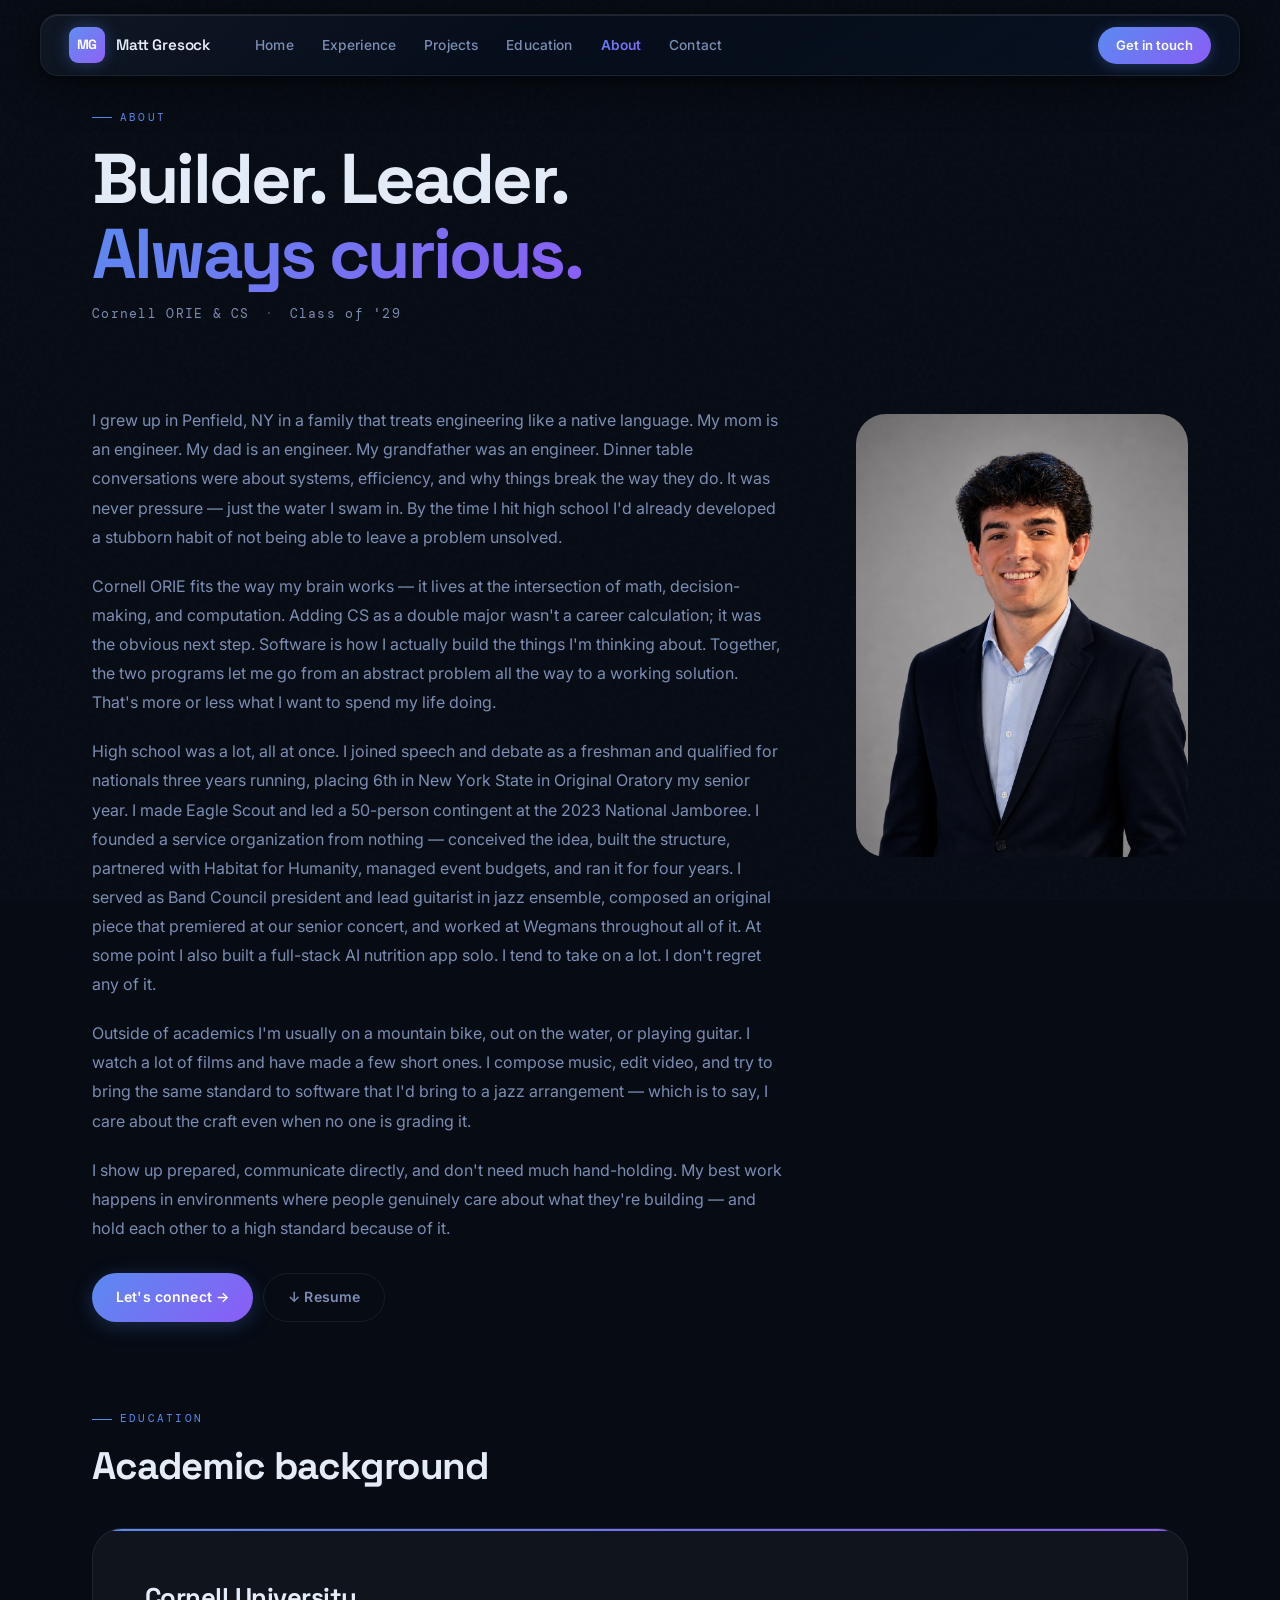
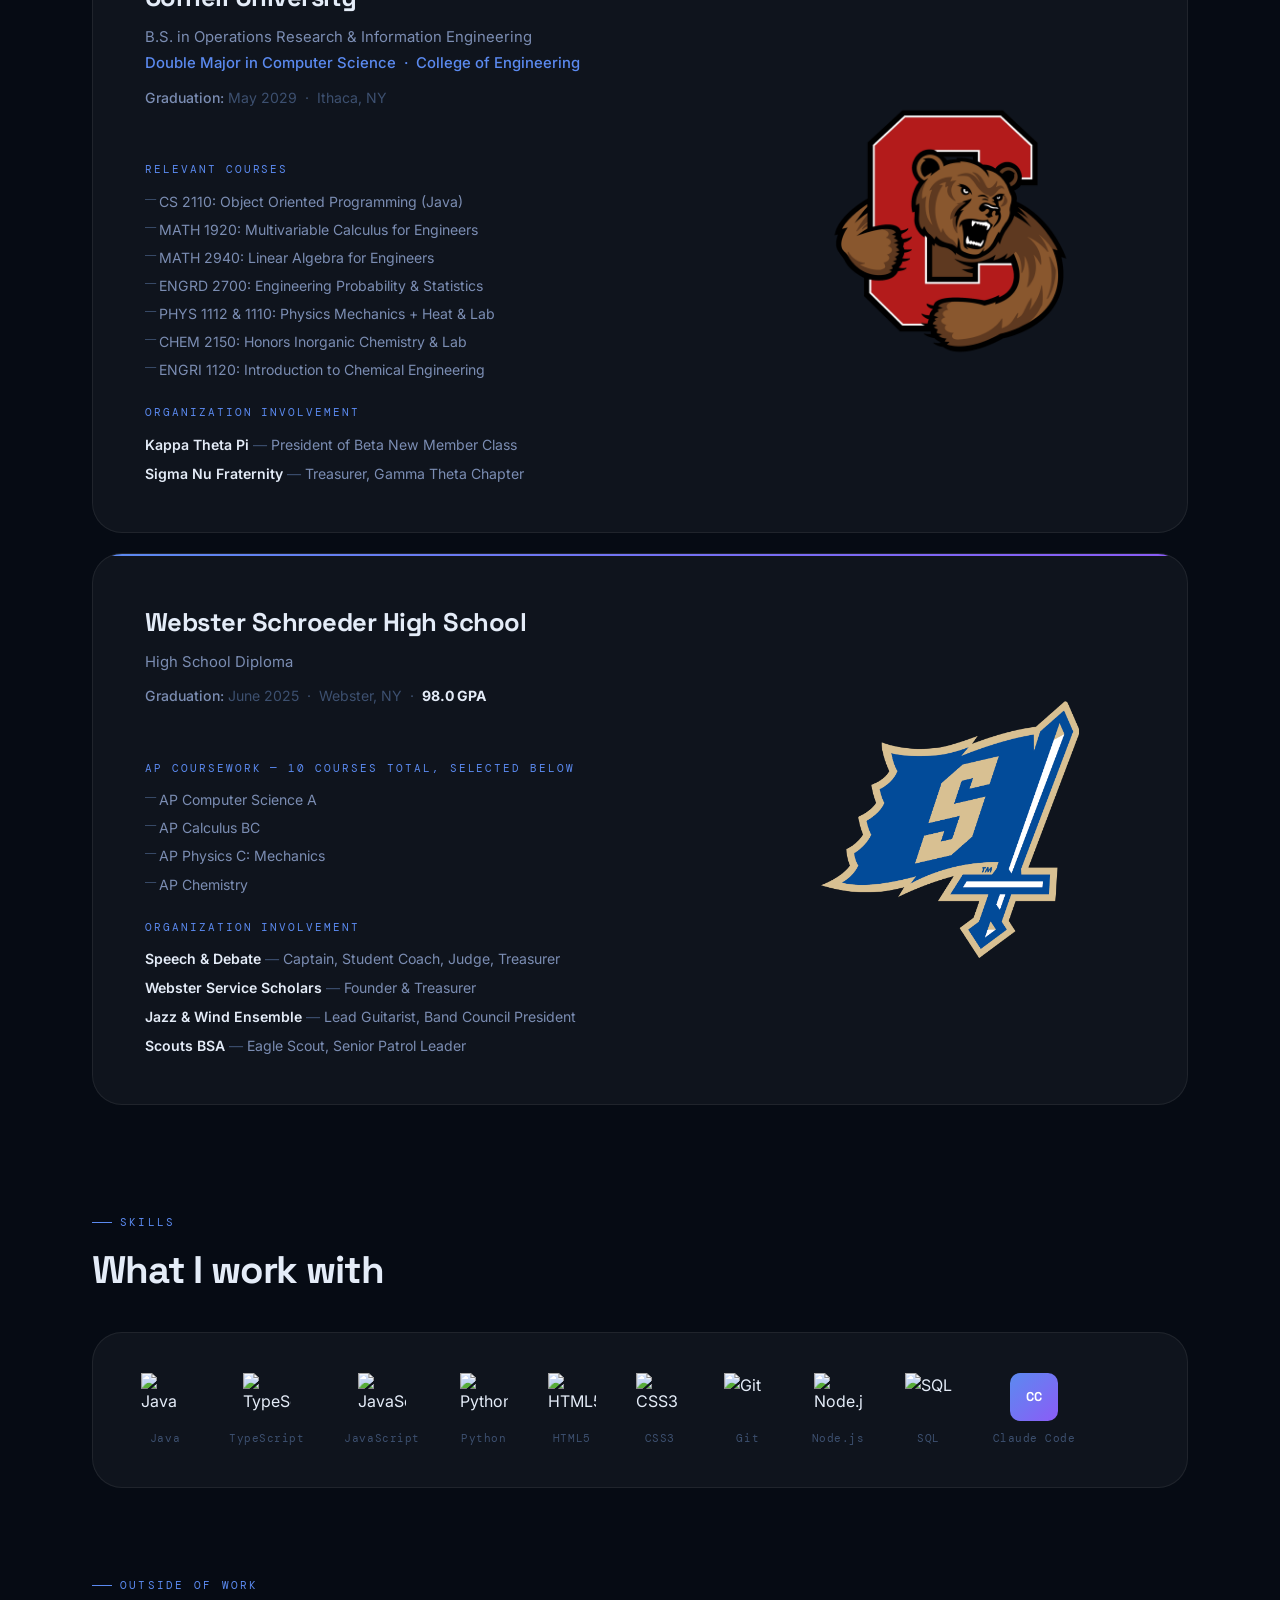
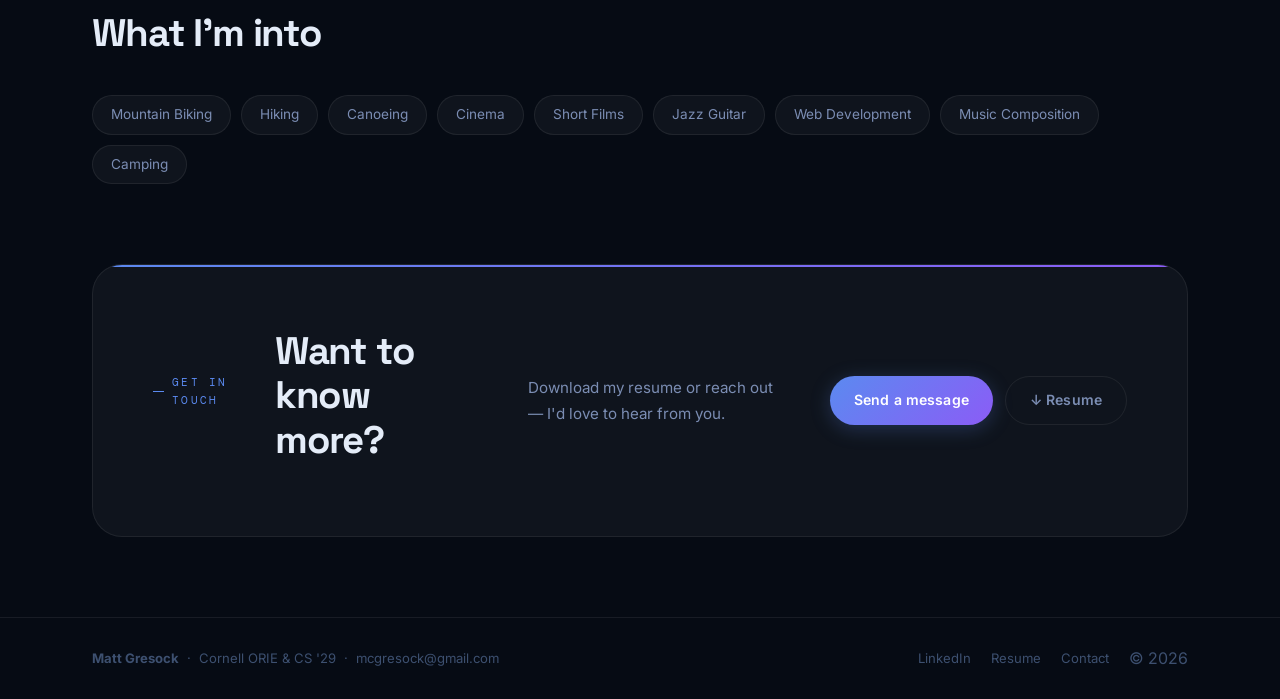
==== commit 5e1313c5: "Add MG favicon to all pages SVG favicon matching brand mark: blue-purple gradient rounded square wit" ====
--- a/about.html
+++ b/about.html
@@ -5,6 +5,7 @@
   <meta name="viewport" content="width=device-width, initial-scale=1.0" />
   <title>About — Matt Gresock</title>
   <meta name="description" content="About Matt Gresock — Cornell ORIE & CS student, software developer, Eagle Scout, musician, and outdoor enthusiast from Penfield, NY." />
+  <link rel="icon" type="image/svg+xml" href="favicon.svg" />
   <link rel="preconnect" href="https://fonts.googleapis.com" />
   <link rel="preconnect" href="https://fonts.gstatic.com" crossorigin />
   <link href="https://fonts.googleapis.com/css2?family=Space+Grotesk:wght@300;400;500;600;700&family=Inter:wght@300;400;500;600;700&family=DM+Mono:ital,wght@0,400;0,500;1,400&display=swap" rel="stylesheet" />
--- a/styles.css
+++ b/styles.css
@@ -27,7 +27,7 @@
 
 /* ===== RESET ===== */
 *, *::before, *::after { box-sizing: border-box; margin: 0; padding: 0; }
-html { scroll-behavior: smooth; }
+html { scroll-behavior: smooth; scroll-padding-top: 90px; }
 body {
   font-family: 'Inter', system-ui, sans-serif;
   background: var(--bg);
@@ -72,20 +72,45 @@
 
 /* ===== NAV ===== */
 .site-nav {
-  position: sticky;
-  top: 0;
+  position: fixed;
+  top: 14px;
+  left: 50%;
+  transform: translateX(-50%);
+  width: calc(100% - 40px);
+  max-width: 1200px;
   z-index: 100;
-  background: rgba(6, 11, 20, 0.85);
-  backdrop-filter: blur(18px);
-  -webkit-backdrop-filter: blur(18px);
-  border-bottom: 1px solid var(--border);
+  background: rgba(8, 16, 30, 0.58);
+  backdrop-filter: blur(40px) saturate(180%);
+  -webkit-backdrop-filter: blur(40px) saturate(180%);
+  border: 1px solid rgba(255, 255, 255, 0.09);
+  border-radius: 18px;
+  box-shadow:
+    inset 0 1px 0 rgba(255, 255, 255, 0.09),
+    inset 0 -1px 0 rgba(0, 0, 0, 0.15),
+    0 8px 40px rgba(0, 0, 0, 0.55),
+    0 2px 8px rgba(0, 0, 0, 0.4);
+}
+
+.site-nav::after {
+  content: '';
+  position: absolute;
+  inset: 0;
+  border-radius: 18px;
+  background: linear-gradient(
+    145deg,
+    rgba(255, 255, 255, 0.04) 0%,
+    transparent 40%,
+    transparent 60%,
+    rgba(91, 138, 240, 0.03) 100%
+  );
+  pointer-events: none;
 }
 
 .nav-inner {
-  max-width: var(--max);
-  margin: 0 auto;
-  padding: 0 32px;
-  height: 68px;
+  position: relative;
+  max-width: none;
+  padding: 0 28px;
+  height: 60px;
   display: flex;
   align-items: center;
   gap: 32px;
@@ -94,25 +119,26 @@
 .brand {
   display: flex;
   align-items: center;
-  gap: 10px;
+  gap: 11px;
   flex-shrink: 0;
   text-decoration: none;
 }
 
 .brand-mark {
-  width: 34px;
-  height: 34px;
-  border-radius: 8px;
+  width: 36px;
+  height: 36px;
+  border-radius: 9px;
   background: var(--grad);
   display: flex;
   align-items: center;
   justify-content: center;
   font-family: 'Space Grotesk', sans-serif;
   font-weight: 700;
-  font-size: 0.82rem;
+  font-size: 0.84rem;
   color: #fff;
   letter-spacing: -0.02em;
   flex-shrink: 0;
+  box-shadow: 0 0 16px rgba(91,138,240,0.35);
 }
 
 .brand-name {
@@ -126,40 +152,49 @@
 .nav-links {
   display: flex;
   align-items: center;
-  gap: 4px;
+  gap: 2px;
   flex: 1;
 }
 
 .nav-links a {
-  font-size: 0.875rem;
+  font-size: 0.86rem;
   font-weight: 500;
   color: var(--text-muted);
-  padding: 6px 12px;
+  padding: 6px 13px;
   border-radius: var(--r-sm);
   transition: color 0.2s, background 0.2s;
-}
-
-.nav-links a:hover,
-.nav-links a.active {
+  letter-spacing: 0.01em;
+}
+
+.nav-links a:hover {
   color: var(--text);
   background: var(--surface-hover);
+}
+
+.nav-links a.active {
+  background: var(--grad);
+  -webkit-background-clip: text;
+  -webkit-text-fill-color: transparent;
+  background-clip: text;
+  font-weight: 600;
 }
 
 .nav-cta {
   margin-left: auto;
   font-size: 0.82rem;
   font-weight: 600;
-  color: var(--blue);
-  padding: 7px 16px;
-  border: 1px solid rgba(91, 138, 240, 0.3);
+  color: #fff;
+  padding: 8px 18px;
+  background: var(--grad);
   border-radius: 50px;
-  transition: background 0.2s, border-color 0.2s;
+  transition: opacity 0.2s, box-shadow 0.2s;
   white-space: nowrap;
+  box-shadow: 0 2px 14px rgba(91,138,240,0.3);
 }
 
 .nav-cta:hover {
-  background: var(--blue-soft);
-  border-color: var(--blue);
+  opacity: 0.88;
+  box-shadow: 0 4px 20px rgba(91,138,240,0.45);
 }
 
 .nav-toggle {
@@ -185,52 +220,130 @@
 
 /* ===== HERO (homepage) ===== */
 .hero {
-  padding: 120px 0 80px;
+  min-height: 100vh;
+  display: grid;
+  grid-template-columns: 1fr 1fr;
+  overflow: hidden;
   position: relative;
 }
 
-.hero-inner {
-  display: grid;
-  grid-template-columns: 1fr;
-  max-width: 720px;
+.hero::before {
+  content: '';
+  position: absolute;
+  inset: 0;
+  background:
+    radial-gradient(ellipse 55% 80% at 12% 55%, rgba(91, 138, 240, 0.08) 0%, transparent 70%),
+    radial-gradient(ellipse 45% 60% at 80% 15%, rgba(139, 92, 246, 0.06) 0%, transparent 70%);
+  pointer-events: none;
+  z-index: 0;
+}
+
+.hero-text-panel {
+  display: flex;
+  align-items: center;
+  padding: 110px 48px 100px max(40px, 4.5vw);
+  position: relative;
+  z-index: 1;
+}
+
+.hero-text-inner {
+  max-width: 580px;
+  position: relative;
+}
+
+.hero-photo-panel {
+  position: relative;
+  overflow: hidden;
+  will-change: transform;
+}
+
+.hero-photo-panel::before {
+  content: '';
+  position: absolute;
+  top: 0; left: 0; bottom: 0;
+  width: 220px;
+  background: linear-gradient(to right, var(--bg), transparent);
+  z-index: 2;
+  pointer-events: none;
+}
+
+.hero-photo-panel::after {
+  content: '';
+  position: absolute;
+  bottom: 0; left: 0; right: 0;
+  height: 260px;
+  background: linear-gradient(to top, var(--bg), transparent);
+  z-index: 2;
+  pointer-events: none;
+}
+
+.hero-photo-panel img {
+  position: absolute;
+  inset: 0;
+  width: 100%;
+  height: 100%;
+  object-fit: cover;
+  object-position: center 8%;
+  display: block;
+  filter: contrast(1.06) brightness(0.88) saturate(0.9);
 }
 
 .hero-eyebrow {
   display: inline-flex;
   align-items: center;
-  gap: 8px;
+  gap: 10px;
   font-family: 'DM Mono', monospace;
-  font-size: 0.72rem;
-  letter-spacing: 0.18em;
+  font-size: 0.7rem;
+  letter-spacing: 0.2em;
   text-transform: uppercase;
   color: var(--blue);
-  margin-bottom: 24px;
+  margin-bottom: 28px;
+  opacity: 0;
+  animation: heroFadeUp 0.9s cubic-bezier(0.16, 1, 0.3, 1) forwards;
+  animation-delay: 0.05s;
 }
 
 .hero-eyebrow::before {
   content: '';
   display: block;
-  width: 28px;
+  width: 30px;
   height: 1px;
-  background: var(--blue);
+  background: linear-gradient(to right, transparent, var(--blue));
 }
 
 .hero h1 {
   font-family: 'Space Grotesk', sans-serif;
-  font-size: clamp(3rem, 7vw, 5.5rem);
+  font-size: clamp(4.5rem, 8.5vw, 8.5rem);
   font-weight: 700;
   letter-spacing: -0.04em;
-  line-height: 1.04;
+  line-height: 0.97;
   color: var(--text);
-  margin-bottom: 28px;
+  margin-bottom: 30px;
+  opacity: 0;
+  animation: heroFadeUp 1s cubic-bezier(0.16, 1, 0.3, 1) forwards;
+  animation-delay: 0.2s;
+}
+
+.hero h1 .scramble {
+  display: inline-block;
+  background: linear-gradient(125deg, #ffffff 5%, #7ba8f5 45%, var(--purple) 90%);
+  -webkit-background-clip: text;
+  -webkit-text-fill-color: transparent;
+  background-clip: text;
 }
 
 .hero-sub {
   font-family: 'DM Mono', monospace;
-  font-size: 0.85rem;
-  color: var(--text-dim);
-  margin-bottom: 16px;
-  letter-spacing: 0.04em;
+  font-size: 0.8rem;
+  color: var(--text-muted);
+  margin-bottom: 22px;
+  letter-spacing: 0.1em;
+}
+
+.hero .hero-sub {
+  opacity: 0;
+  animation: heroFadeUp 0.9s cubic-bezier(0.16, 1, 0.3, 1) forwards;
+  animation-delay: 0.38s;
 }
 
 .hero-sub .sep {
@@ -239,18 +352,25 @@
 }
 
 .hero p.hero-desc {
-  font-size: 1.05rem;
-  color: var(--text-muted);
-  line-height: 1.75;
-  max-width: 580px;
-  margin-bottom: 36px;
+  font-size: 1.02rem;
+  color: var(--text-muted);
+  line-height: 1.8;
+  max-width: 500px;
+  margin-bottom: 38px;
+  opacity: 0;
+  animation: heroFadeUp 0.9s cubic-bezier(0.16, 1, 0.3, 1) forwards;
+  animation-delay: 0.5s;
 }
 
 .hero-cta {
   display: flex;
   gap: 12px;
   flex-wrap: wrap;
-}
+  opacity: 0;
+  animation: heroFadeUp 0.9s cubic-bezier(0.16, 1, 0.3, 1) forwards;
+  animation-delay: 0.65s;
+}
+
 
 /* ===== GRADIENT TEXT ===== */
 .gradient-text {
@@ -356,9 +476,10 @@
 /* ===== BENTO GRID ===== */
 .bento-grid {
   display: grid;
-  grid-template-columns: repeat(12, 1fr);
-  grid-auto-rows: 180px;
+  grid-template-columns: 1fr 1fr 1fr 1fr;
+  grid-template-rows: 240px 240px;
   gap: 14px;
+  margin-top: 0;
   margin-bottom: 80px;
 }
 
@@ -380,15 +501,114 @@
   transform: translateY(-2px);
 }
 
-.bento-stat { grid-column: span 3; }
-.bento-wide { grid-column: span 4; }
-.bento-half { grid-column: span 6; }
-.bento-featured { grid-column: span 4; grid-row: span 2; }
-.bento-tall     { grid-column: span 3; grid-row: span 2; }
-
+/* ── Forage card ──────────────────────────────────── */
+.bento-forage-card {
+  justify-content: space-between;
+  cursor: pointer;
+  text-decoration: none;
+  color: inherit;
+  gap: 16px;
+}
+
+.bento-forage-card::after {
+  content: '';
+  position: absolute;
+  top: -60px;
+  right: -60px;
+  width: 220px;
+  height: 220px;
+  background: radial-gradient(circle, rgba(16, 217, 138, 0.08) 0%, transparent 65%);
+  pointer-events: none;
+}
+
+.bento-forage-header {
+  display: flex;
+  align-items: center;
+  gap: 14px;
+}
+
+.bento-forage-icon-sm {
+  width: 42px;
+  height: 42px;
+  border-radius: 11px;
+  overflow: hidden;
+  flex-shrink: 0;
+  box-shadow: 0 0 0 1px rgba(16, 217, 138, 0.2), 0 4px 14px rgba(0,0,0,0.35);
+}
+
+.bento-forage-icon-sm img {
+  width: 100%;
+  height: 100%;
+  object-fit: cover;
+  display: block;
+}
+
+.bento-forage-header-text {
+  display: flex;
+  flex-direction: column;
+}
+
+.bento-stack-row {
+  display: flex;
+  flex-wrap: wrap;
+  gap: 6px;
+}
+
+.bento-stack-pill {
+  font-family: 'DM Mono', monospace;
+  font-size: 0.6rem;
+  letter-spacing: 0.1em;
+  text-transform: uppercase;
+  color: var(--text-dim);
+  background: rgba(255,255,255,0.04);
+  border: 1px solid rgba(255,255,255,0.08);
+  padding: 4px 10px;
+  border-radius: 50px;
+  white-space: nowrap;
+}
+
+/* ── Cornell card ─────────────────────────────────── */
+.bento-cornell-card {
+  justify-content: flex-end;
+  overflow: hidden;
+}
+
+.bento-cornell-watermark {
+  position: absolute;
+  top: 50%;
+  right: -16px;
+  transform: translateY(-50%);
+  font-family: 'Space Grotesk', sans-serif;
+  font-size: clamp(5rem, 9vw, 8rem);
+  font-weight: 700;
+  letter-spacing: -0.06em;
+  line-height: 1;
+  color: transparent;
+  -webkit-text-stroke: 1px rgba(91, 138, 240, 0.1);
+  pointer-events: none;
+  user-select: none;
+}
+
+/* ── Stat cards (50, 3×) ──────────────────────────── */
+.bento-stat-card {
+  justify-content: flex-end;
+}
+
+.bento-stat-glow {
+  position: absolute;
+  top: -30px;
+  left: -20px;
+  width: 180px;
+  height: 180px;
+  border-radius: 50%;
+  background: radial-gradient(circle, rgba(91,138,240,0.1) 0%, transparent 70%);
+  pointer-events: none;
+}
+
+/* ── Shared bento content pieces ─────────────────── */
 .bento-number {
   font-family: 'Space Grotesk', sans-serif;
-  font-size: clamp(2rem, 4vw, 3rem);
+  font-size: clamp(3rem, 5vw, 4rem);
   font-weight: 700;
   letter-spacing: -0.04em;
   background: var(--grad);
@@ -396,69 +616,39 @@
   -webkit-text-fill-color: transparent;
   background-clip: text;
   line-height: 1;
-  margin-bottom: 8px;
+  margin-bottom: 10px;
 }
 
 .bento-label {
-  font-family: 'DM Mono', monospace;
-  font-size: 0.68rem;
-  letter-spacing: 0.14em;
-  text-transform: uppercase;
-  color: var(--text-dim);
-  line-height: 1.5;
+  font-size: 0.8rem;
+  color: var(--text-muted);
+  line-height: 1.55;
 }
 
 .bento-title {
   font-family: 'Space Grotesk', sans-serif;
-  font-size: 1.1rem;
+  font-size: 1.2rem;
   font-weight: 600;
   color: var(--text);
   margin-bottom: 6px;
+  line-height: 1.25;
 }
 
 .bento-sub {
   font-size: 0.82rem;
   color: var(--text-muted);
-  line-height: 1.5;
+  line-height: 1.6;
 }
 
 .bento-tag {
   display: inline-flex;
   align-items: center;
-  gap: 6px;
   font-family: 'DM Mono', monospace;
-  font-size: 0.68rem;
-  letter-spacing: 0.1em;
+  font-size: 0.62rem;
+  letter-spacing: 0.16em;
   text-transform: uppercase;
   color: var(--blue);
-  margin-bottom: 12px;
-}
-
-.bento-forage-logo {
-  position: absolute;
-  top: 24px;
-  right: 24px;
-  width: 56px;
-  height: 56px;
-  border-radius: 14px;
-  overflow: hidden;
-}
-
-.bento-forage-logo img {
-  width: 100%;
-  height: 100%;
-  object-fit: cover;
-}
-
-.bento-glow {
-  position: absolute;
-  top: -40px;
-  right: -40px;
-  width: 180px;
-  height: 180px;
-  border-radius: 50%;
-  background: radial-gradient(circle, rgba(91,138,240,0.12) 0%, transparent 70%);
-  pointer-events: none;
+  margin-bottom: 10px;
 }
 
 /* ===== SECTION LABELS / TITLES ===== */
@@ -671,14 +861,6 @@
   background: radial-gradient(ellipse at center, rgba(91,138,240,0.14) 0%, transparent 70%);
   z-index: 0;
   pointer-events: none;
-}
-
-.hero-sub {
-  font-family: 'DM Mono', monospace;
-  font-size: 0.85rem;
-  color: var(--text-dim);
-  margin-bottom: 28px;
-  letter-spacing: 0.04em;
 }
 
 /* ===== EDUCATION CARDS ===== */
@@ -791,6 +973,7 @@
   display: flex;
   align-items: center;
   justify-content: center;
+  align-self: center;
 }
 
 .edu-logo-box {
@@ -803,6 +986,7 @@
   align-items: center;
   justify-content: center;
   overflow: hidden;
+  margin: 0 auto;
 }
 
 .edu-logo-cornell { background: transparent; border-color: transparent; }
@@ -1409,7 +1593,12 @@
 /* ===== KEYFRAMES ===== */
 @keyframes blink {
   0%, 100% { opacity: 1; }
-  50%       { opacity: 0.3; }
+  50%       { opacity: 0; }
+}
+
+@keyframes heroFadeUp {
+  from { opacity: 0; transform: translateY(30px); }
+  to   { opacity: 1; transform: none; }
 }
 
 @keyframes ticker {
@@ -1424,9 +1613,25 @@
 
 /* ===== RESPONSIVE ===== */
 @media (max-width: 1024px) {
-  .bento-grid { grid-auto-rows: 160px; }
-  .bento-stat { grid-column: span 4; }
-  .bento-featured { grid-column: span 6; }
+  .bento-grid {
+    grid-template-rows: 210px 210px;
+  }
+  .hero-text-panel {
+    padding: 90px 40px 90px max(32px, 4vw);
+  }
+}
+
+@media (max-width: 900px) {
+  .bento-grid {
+    grid-template-columns: 1fr 1fr;
+    grid-template-rows: none;
+    grid-auto-rows: minmax(160px, auto);
+    gap: 10px;
+  }
+  .bento-grid > * {
+    grid-column: span 1 !important;
+    grid-row: span 1 !important;
+  }
 }
 
 @media (max-width: 900px) {
@@ -1477,6 +1682,22 @@
 
 @media (max-width: 768px) {
   .container { padding: 0 20px; }
+
+  /* Reset nav to full-width sticky on mobile */
+  .site-nav {
+    position: sticky;
+    top: 0;
+    left: auto;
+    transform: none;
+    width: 100%;
+    max-width: none;
+    border-radius: 0;
+    border: none;
+    border-bottom: 1px solid var(--border);
+    background: rgba(6, 11, 20, 0.94);
+    box-shadow: none;
+  }
+  .site-nav::after { display: none; }
 
   .nav-inner { gap: 16px; }
   .nav-links  { display: none; }
@@ -1486,7 +1707,7 @@
     align-items: flex-start;
     gap: 4px;
     position: absolute;
-    top: 68px;
+    top: 60px;
     left: 0;
     right: 0;
     background: rgba(6,11,20,0.97);
@@ -1499,25 +1720,26 @@
   .nav-toggle { display: flex; }
   .nav-cta    { display: none; }
 
-  .hero { padding: 80px 0 60px; }
-  .hero h1 { font-size: clamp(2.4rem, 10vw, 3.5rem); }
+  .hero {
+    grid-template-columns: 1fr;
+    min-height: unset;
+  }
+  .hero-photo-panel {
+    height: 480px;
+    order: -1;
+  }
+  .hero-photo-panel::before { display: none; }
+  .hero-photo-panel::after { height: 120px; }
+  .hero-text-panel {
+    padding: 60px 20px 60px 20px;
+  }
+  .hero h1 { font-size: clamp(2.8rem, 10vw, 3.8rem); }
 
   .bento-grid {
-    grid-template-columns: 1fr 1fr;
-    grid-auto-rows: auto;
-    gap: 10px;
+    grid-auto-rows: minmax(150px, auto);
   }
 
-  .bento-stat,
-  .bento-wide,
-  .bento-half,
-  .bento-featured,
-  .bento-tall {
-    grid-column: span 1;
-    grid-row: span 1;
-  }
-
-  .bento-cell { padding: 22px 20px; min-height: 130px; }
+  .bento-cell { padding: 22px 20px; }
 
   .page-hero { padding: 72px 0 48px; }
 
@@ -1540,9 +1762,4 @@
   .hero h1 { font-size: 2.2rem; }
   .page-hero h1 { font-size: 2rem; }
   .bento-grid { grid-template-columns: 1fr; }
-  .bento-stat,
-  .bento-wide,
-  .bento-half,
-  .bento-featured,
-  .bento-tall { grid-column: span 1; }
-}
+}
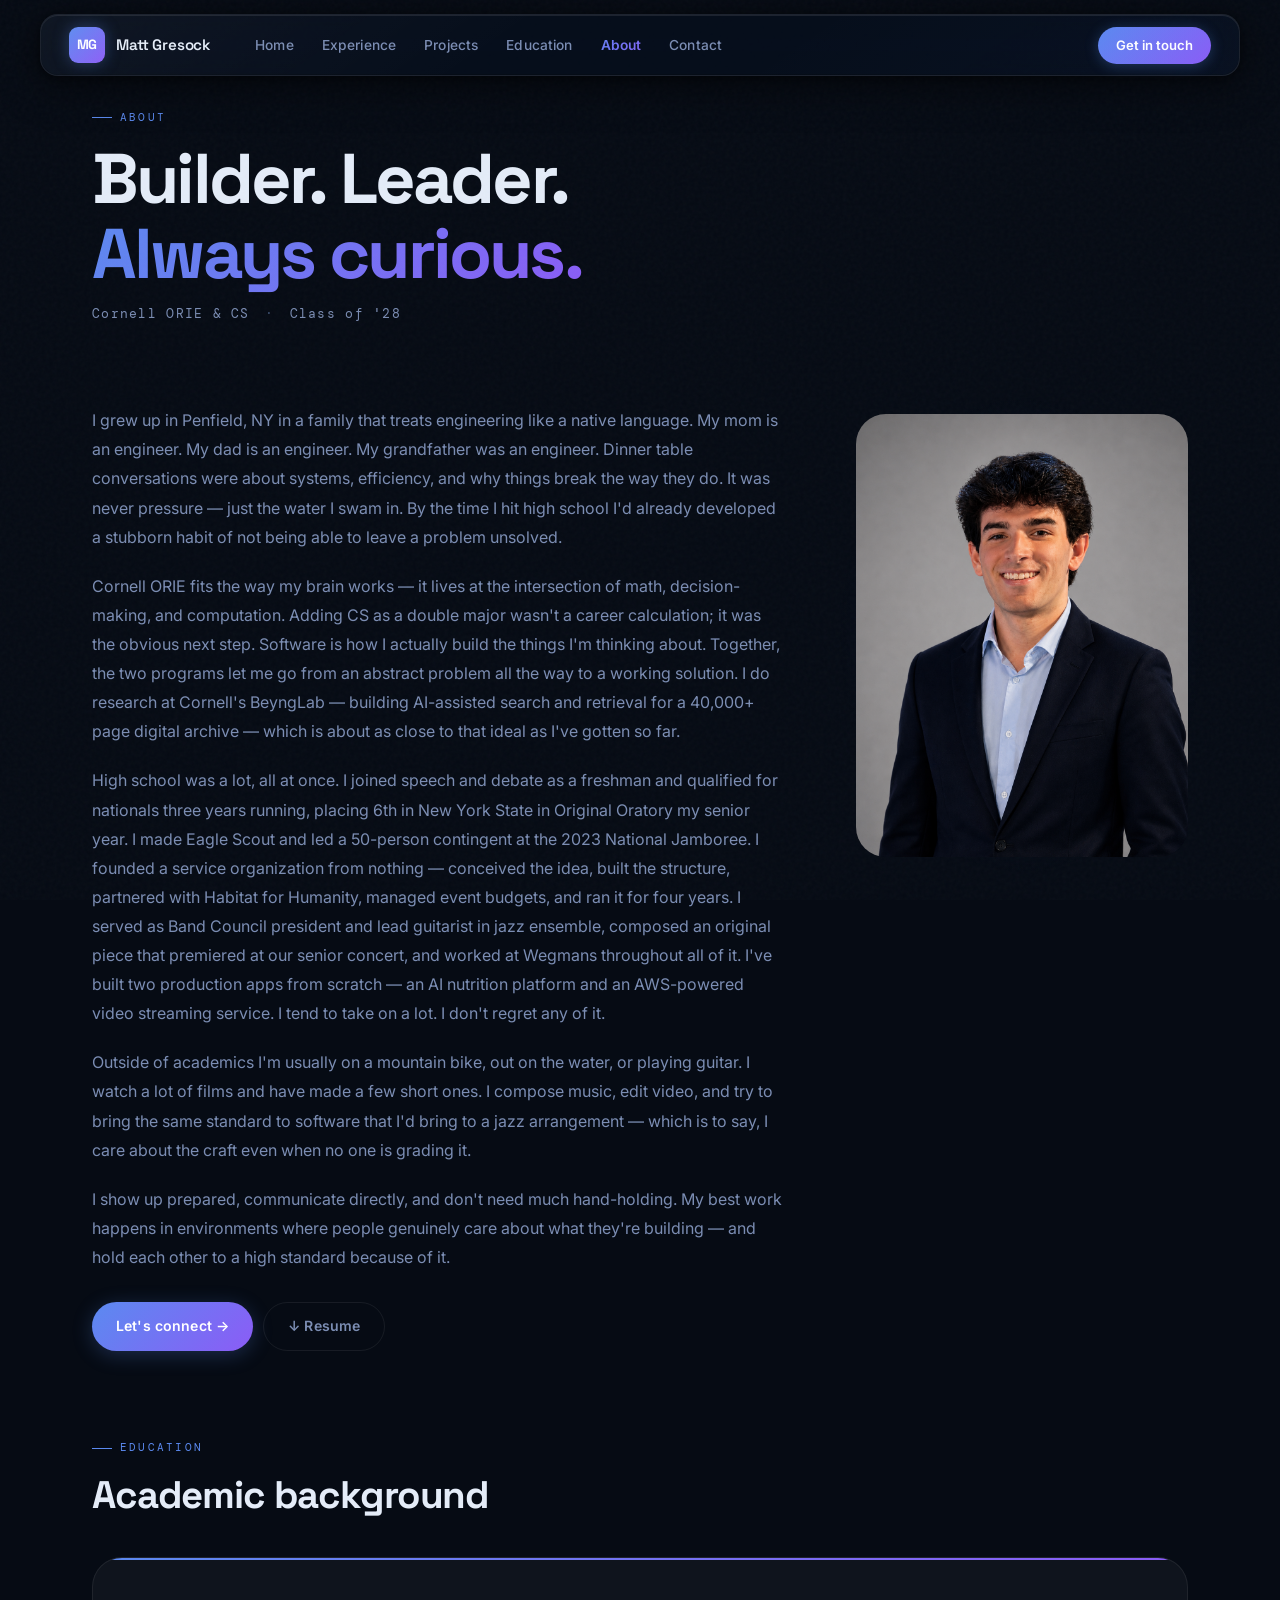
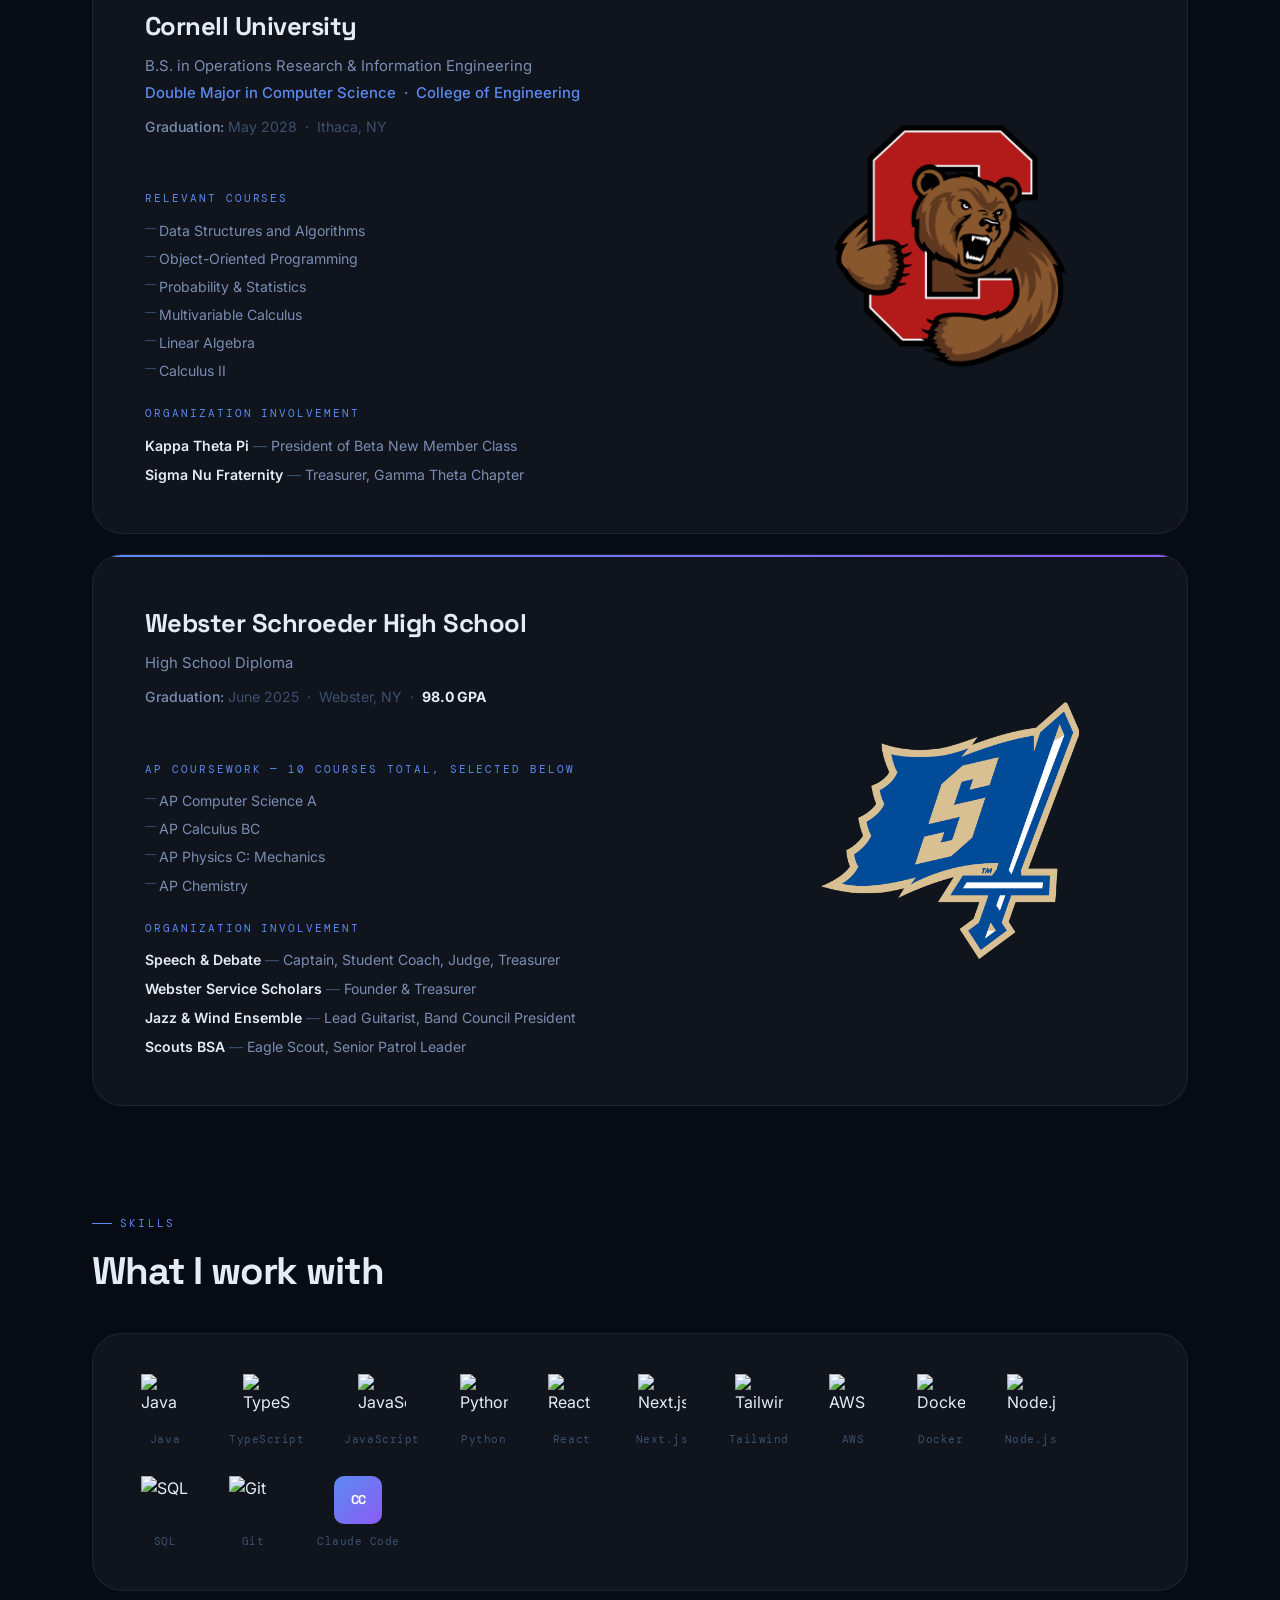
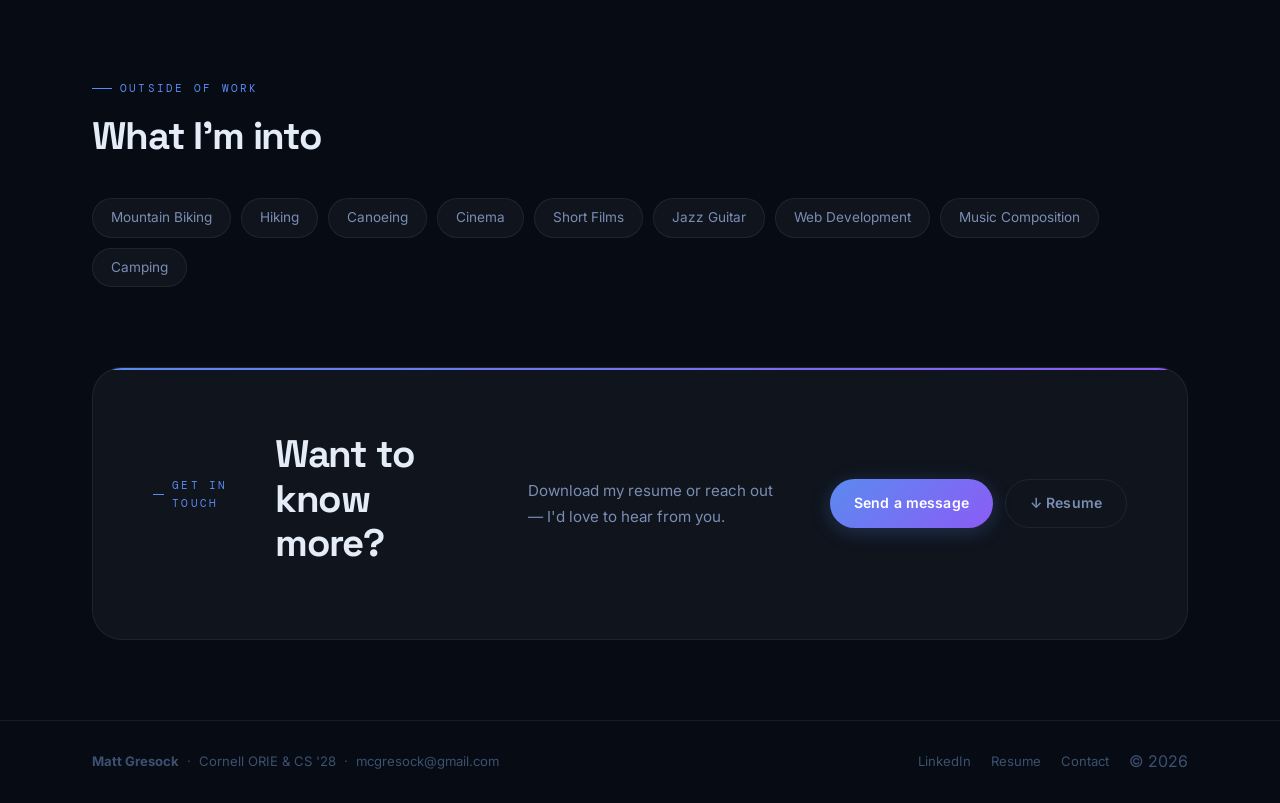
==== commit ab4ff5b6: "Update portfolio to match July 2026 resume Graduation moved to May 2028 across all six pages, plus t" ====
--- a/about.html
+++ b/about.html
@@ -41,7 +41,7 @@
       <section class="page-hero">
         <div class="section-label">About</div>
         <h1>Builder. Leader.<br><span class="gradient-text">Always curious.</span></h1>
-        <div class="hero-sub" style="margin-top: -8px;">Cornell ORIE &amp; CS <span class="sep" style="color: var(--text-dim); margin: 0 6px;">·</span> Class of '29</div>
+        <div class="hero-sub" style="margin-top: -8px;">Cornell ORIE &amp; CS <span class="sep" style="color: var(--text-dim); margin: 0 6px;">·</span> Class of '28</div>
       </section>
 
       <!-- ===== ABOUT GRID ===== -->
@@ -60,8 +60,9 @@
             decision-making, and computation. Adding CS as a double major wasn't a career
             calculation; it was the obvious next step. Software is how I actually build the
             things I'm thinking about. Together, the two programs let me go from an abstract
-            problem all the way to a working solution. That's more or less what I want to spend
-            my life doing.
+            problem all the way to a working solution. I do research at Cornell's BeyngLab —
+            building AI-assisted search and retrieval for a 40,000+ page digital archive —
+            which is about as close to that ideal as I've gotten so far.
           </p>
           <p>
             High school was a lot, all at once. I joined speech and debate as a freshman and
@@ -71,8 +72,9 @@
             the idea, built the structure, partnered with Habitat for Humanity, managed event
             budgets, and ran it for four years. I served as Band Council president and lead
             guitarist in jazz ensemble, composed an original piece that premiered at our senior
-            concert, and worked at Wegmans throughout all of it. At some point I also built a
-            full-stack AI nutrition app solo. I tend to take on a lot. I don't regret any of it.
+            concert, and worked at Wegmans throughout all of it. I've built two production apps
+            from scratch — an AI nutrition platform and an AWS-powered video streaming service.
+            I tend to take on a lot. I don't regret any of it.
           </p>
           <p>
             Outside of academics I'm usually on a mountain bike, out on the water, or playing
@@ -107,17 +109,16 @@
             <h3 class="edu-school-name">Cornell University</h3>
             <p class="edu-degree-sub">B.S. in Operations Research &amp; Information Engineering</p>
             <p class="edu-degree-sub" style="color: var(--blue); font-weight: 500;">Double Major in Computer Science &nbsp;·&nbsp; College of Engineering</p>
-            <p class="edu-grad-line"><span class="edu-grad-key">Graduation:</span> May 2029 &nbsp;·&nbsp; Ithaca, NY</p>
+            <p class="edu-grad-line"><span class="edu-grad-key">Graduation:</span> May 2028 &nbsp;·&nbsp; Ithaca, NY</p>
 
             <p class="edu-subsection-title">Relevant Courses</p>
             <ul class="edu-courses">
-              <li>CS 2110: Object Oriented Programming (Java)</li>
-              <li>MATH 1920: Multivariable Calculus for Engineers</li>
-              <li>MATH 2940: Linear Algebra for Engineers</li>
-              <li>ENGRD 2700: Engineering Probability &amp; Statistics</li>
-              <li>PHYS 1112 &amp; 1110: Physics Mechanics + Heat &amp; Lab</li>
-              <li>CHEM 2150: Honors Inorganic Chemistry &amp; Lab</li>
-              <li>ENGRI 1120: Introduction to Chemical Engineering</li>
+              <li>Data Structures and Algorithms</li>
+              <li>Object-Oriented Programming</li>
+              <li>Probability &amp; Statistics</li>
+              <li>Multivariable Calculus</li>
+              <li>Linear Algebra</li>
+              <li>Calculus II</li>
             </ul>
 
             <p class="edu-subsection-title">Organization Involvement</p>
@@ -215,24 +216,36 @@
               <span class="dev-icon-label">Python</span>
             </div>
             <div class="dev-icon-item">
-              <img src="https://cdn.jsdelivr.net/gh/devicons/devicon@latest/icons/html5/html5-original.svg" alt="HTML5" />
-              <span class="dev-icon-label">HTML5</span>
-            </div>
-            <div class="dev-icon-item">
-              <img src="https://cdn.jsdelivr.net/gh/devicons/devicon@latest/icons/css3/css3-original.svg" alt="CSS3" />
-              <span class="dev-icon-label">CSS3</span>
+              <img src="https://cdn.jsdelivr.net/gh/devicons/devicon@latest/icons/react/react-original.svg" alt="React" />
+              <span class="dev-icon-label">React</span>
+            </div>
+            <div class="dev-icon-item">
+              <img src="https://cdn.jsdelivr.net/gh/devicons/devicon@latest/icons/nextjs/nextjs-plain.svg" alt="Next.js" />
+              <span class="dev-icon-label">Next.js</span>
+            </div>
+            <div class="dev-icon-item">
+              <img src="https://cdn.jsdelivr.net/gh/devicons/devicon@latest/icons/tailwindcss/tailwindcss-original.svg" alt="Tailwind" />
+              <span class="dev-icon-label">Tailwind</span>
+            </div>
+            <div class="dev-icon-item">
+              <img src="https://cdn.jsdelivr.net/gh/devicons/devicon@latest/icons/amazonwebservices/amazonwebservices-plain-wordmark.svg" alt="AWS" />
+              <span class="dev-icon-label">AWS</span>
+            </div>
+            <div class="dev-icon-item">
+              <img src="https://cdn.jsdelivr.net/gh/devicons/devicon@latest/icons/docker/docker-original.svg" alt="Docker" />
+              <span class="dev-icon-label">Docker</span>
+            </div>
+            <div class="dev-icon-item">
+              <img src="https://cdn.jsdelivr.net/gh/devicons/devicon@latest/icons/nodejs/nodejs-original.svg" alt="Node.js" />
+              <span class="dev-icon-label">Node.js</span>
+            </div>
+            <div class="dev-icon-item">
+              <img src="https://cdn.jsdelivr.net/gh/devicons/devicon@latest/icons/postgresql/postgresql-original.svg" alt="SQL" />
+              <span class="dev-icon-label">SQL</span>
             </div>
             <div class="dev-icon-item">
               <img src="https://cdn.jsdelivr.net/gh/devicons/devicon@latest/icons/git/git-original.svg" alt="Git" />
               <span class="dev-icon-label">Git</span>
-            </div>
-            <div class="dev-icon-item">
-              <img src="https://cdn.jsdelivr.net/gh/devicons/devicon@latest/icons/nodejs/nodejs-original.svg" alt="Node.js" />
-              <span class="dev-icon-label">Node.js</span>
-            </div>
-            <div class="dev-icon-item">
-              <img src="https://cdn.jsdelivr.net/gh/devicons/devicon@latest/icons/postgresql/postgresql-original.svg" alt="SQL" />
-              <span class="dev-icon-label">SQL</span>
             </div>
             <div class="dev-icon-item">
               <div class="dev-icon-mark">CC</div>
@@ -277,7 +290,7 @@
     <div class="container">
       <div class="footer-inner">
         <div class="footer-left">
-          <strong>Matt Gresock</strong> &nbsp;·&nbsp; Cornell ORIE &amp; CS '29 &nbsp;·&nbsp; mcgresock@gmail.com
+          <strong>Matt Gresock</strong> &nbsp;·&nbsp; Cornell ORIE &amp; CS '28 &nbsp;·&nbsp; mcgresock@gmail.com
         </div>
         <div class="footer-links">
           <a href="https://www.linkedin.com/in/matthew-gresock" target="_blank" rel="noopener">LinkedIn</a>
--- a/styles.css
+++ b/styles.css
@@ -477,7 +477,7 @@
 .bento-grid {
   display: grid;
   grid-template-columns: 1fr 1fr 1fr 1fr;
-  grid-template-rows: 240px 240px;
+  grid-template-rows: 240px 240px 240px;
   gap: 14px;
   margin-top: 0;
   margin-bottom: 80px;
@@ -594,6 +594,77 @@
   justify-content: flex-end;
 }
 
+/* ── MyTube card ──────────────────────────────────── */
+.bento-mytube-card {
+  justify-content: space-between;
+  cursor: pointer;
+  text-decoration: none;
+  color: inherit;
+  gap: 16px;
+}
+
+.bento-mytube-card::after {
+  content: '';
+  position: absolute;
+  top: -60px;
+  right: -60px;
+  width: 220px;
+  height: 220px;
+  background: radial-gradient(circle, rgba(91, 138, 240, 0.1) 0%, transparent 65%);
+  pointer-events: none;
+}
+
+.bento-mytube-header {
+  display: flex;
+  align-items: center;
+  gap: 14px;
+}
+
+.bento-mytube-icon {
+  width: 42px;
+  height: 42px;
+  border-radius: 11px;
+  background: linear-gradient(135deg, rgba(91,138,240,0.18), rgba(139,92,246,0.18));
+  border: 1px solid rgba(91,138,240,0.3);
+  display: flex;
+  align-items: center;
+  justify-content: center;
+  flex-shrink: 0;
+  box-shadow: 0 0 0 1px rgba(91,138,240,0.15), 0 4px 14px rgba(0,0,0,0.35);
+}
+
+.bento-mytube-icon::after {
+  content: '';
+  width: 0;
+  height: 0;
+  border-style: solid;
+  border-width: 7px 0 7px 13px;
+  border-color: transparent transparent transparent var(--blue);
+  margin-left: 3px;
+}
+
+/* ── Research card ────────────────────────────────── */
+.bento-research-card {
+  justify-content: flex-end;
+  overflow: hidden;
+}
+
+.bento-research-watermark {
+  position: absolute;
+  top: 50%;
+  right: -10px;
+  transform: translateY(-50%);
+  font-family: 'Space Grotesk', sans-serif;
+  font-size: clamp(5rem, 9vw, 8rem);
+  font-weight: 700;
+  letter-spacing: -0.06em;
+  line-height: 1;
+  color: transparent;
+  -webkit-text-stroke: 1px rgba(139, 92, 246, 0.12);
+  pointer-events: none;
+  user-select: none;
+}
+
 .bento-stat-glow {
   position: absolute;
   top: -30px;
@@ -1292,6 +1363,27 @@
   flex-shrink: 0;
 }
 
+.project-feature-logo-play {
+  width: 64px;
+  height: 64px;
+  border-radius: 16px;
+  background: var(--grad);
+  display: flex;
+  align-items: center;
+  justify-content: center;
+  flex-shrink: 0;
+}
+
+.project-feature-logo-play::after {
+  content: '';
+  width: 0;
+  height: 0;
+  border-style: solid;
+  border-width: 11px 0 11px 19px;
+  border-color: transparent transparent transparent #fff;
+  margin-left: 5px;
+}
+
 .project-feature-title-block { flex: 1; }
 
 .project-feature-eyebrow {
@@ -1614,7 +1706,7 @@
 /* ===== RESPONSIVE ===== */
 @media (max-width: 1024px) {
   .bento-grid {
-    grid-template-rows: 210px 210px;
+    grid-template-rows: 210px 210px 210px;
   }
   .hero-text-panel {
     padding: 90px 40px 90px max(32px, 4vw);
